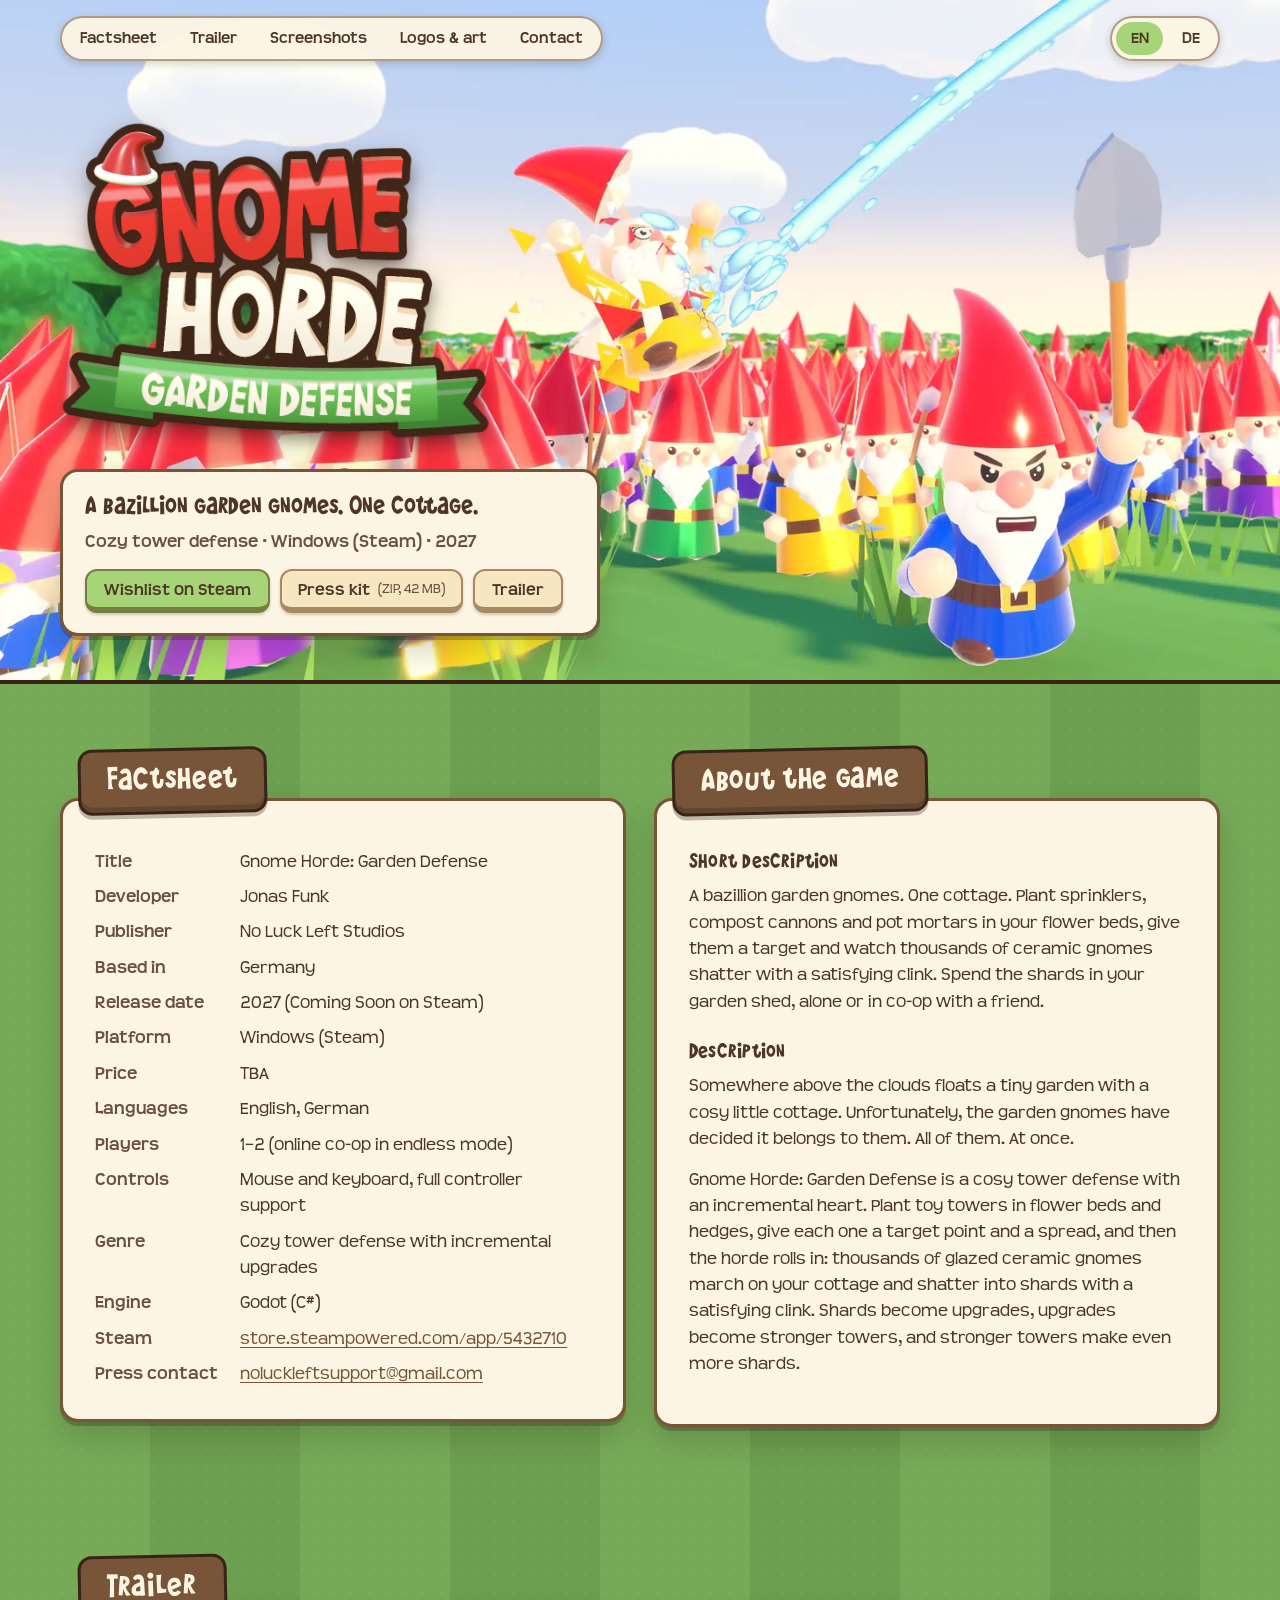
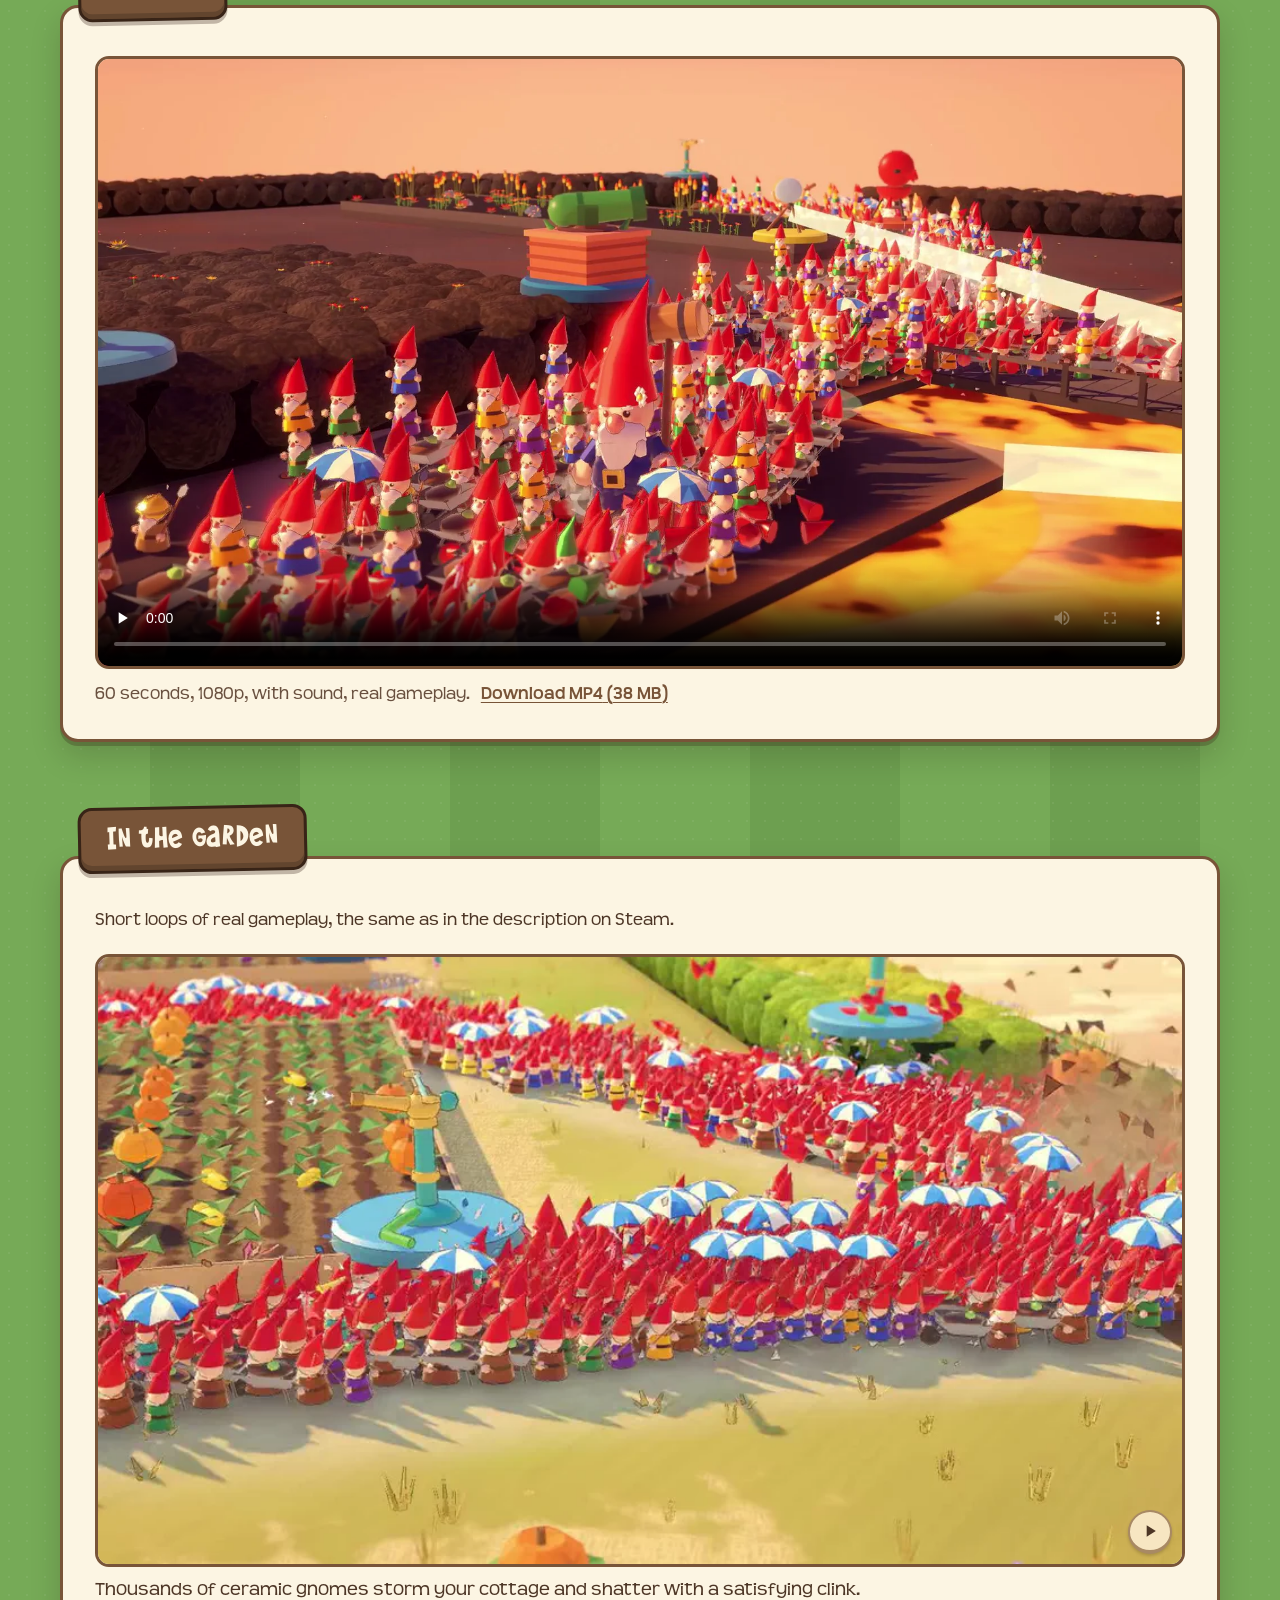
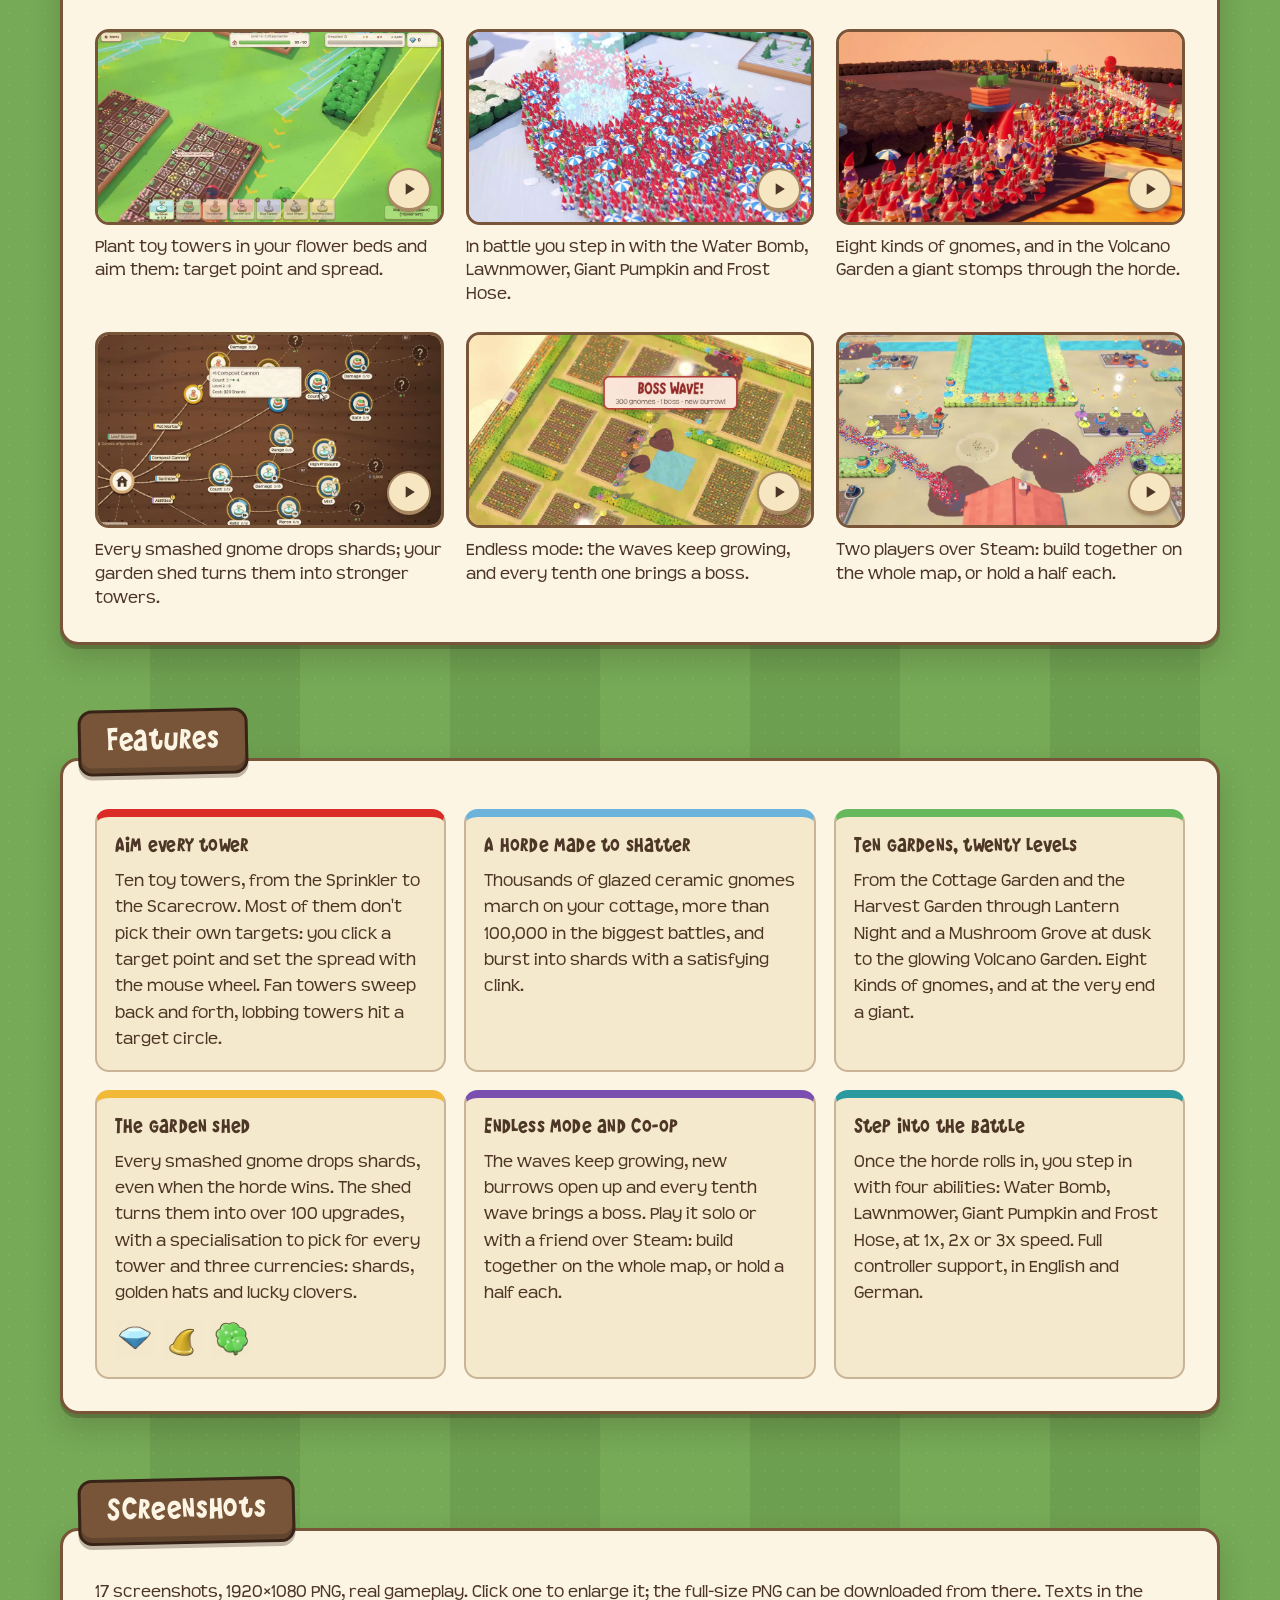
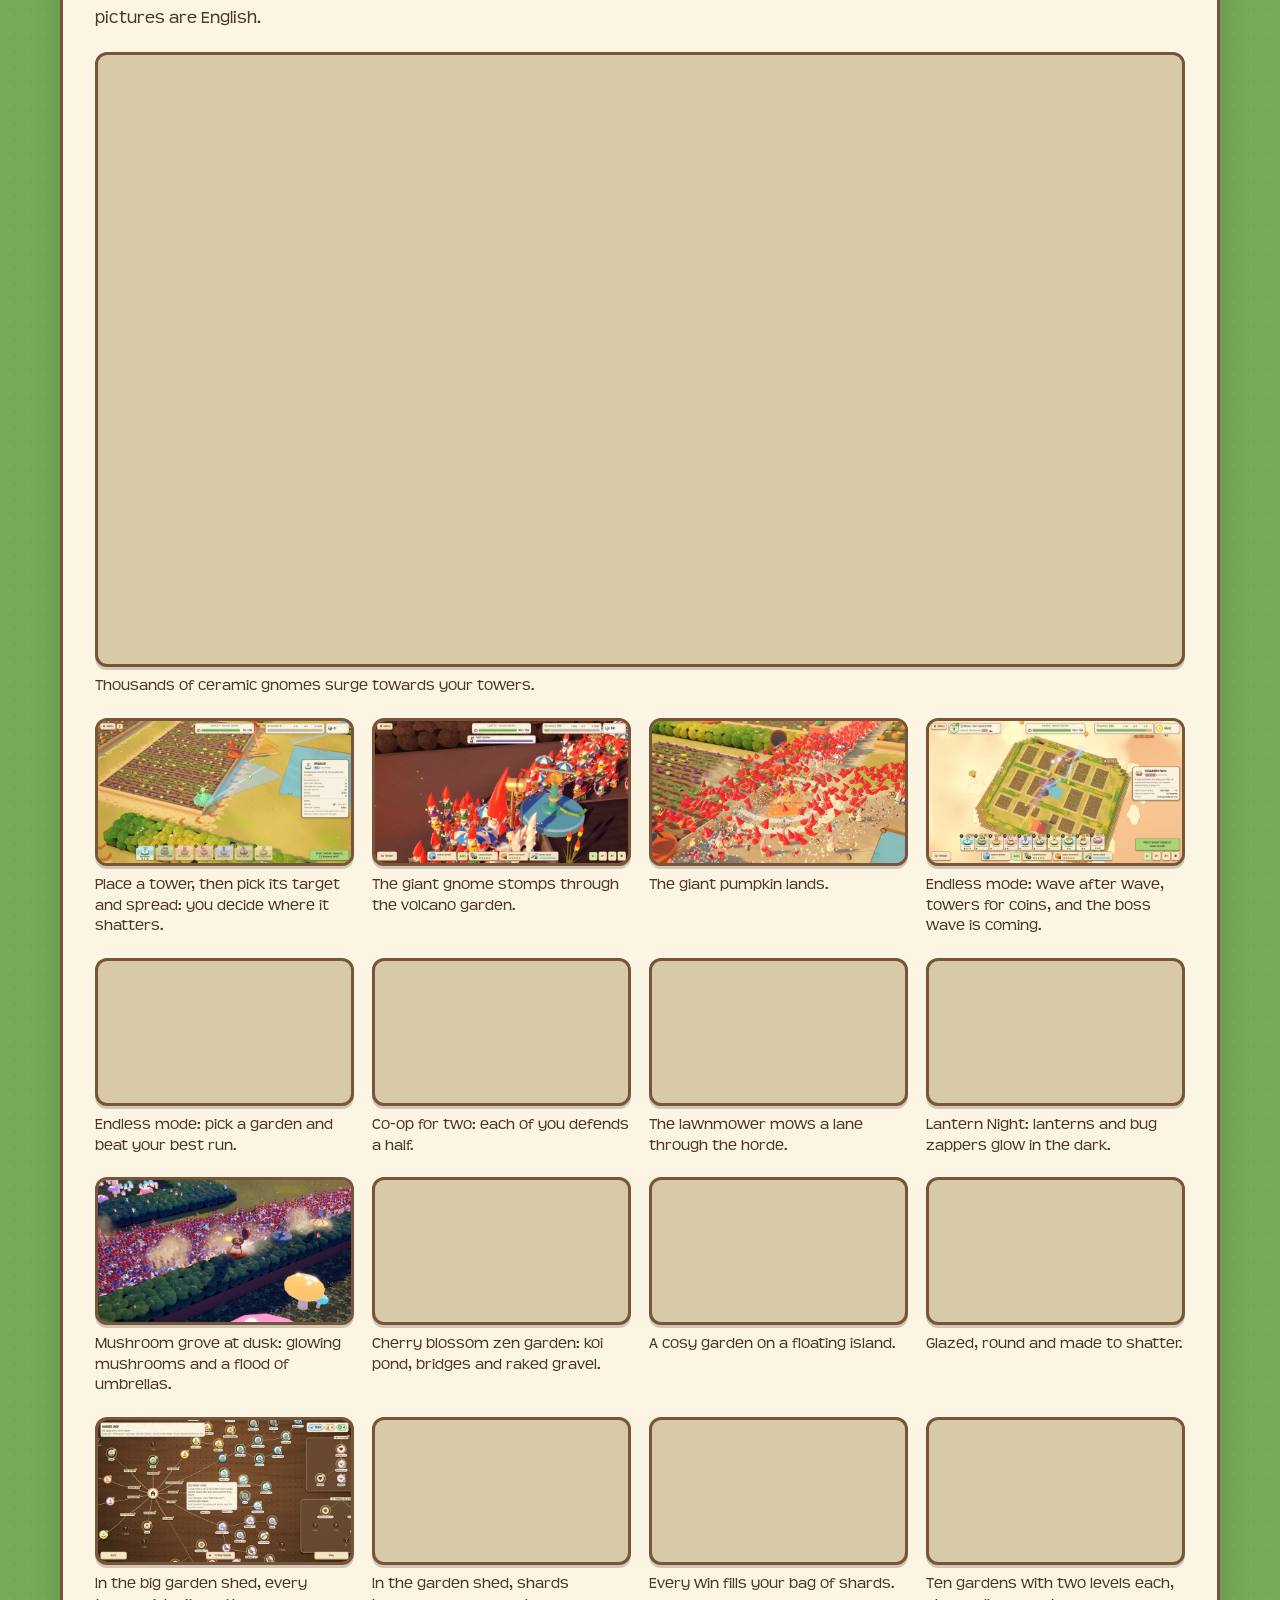
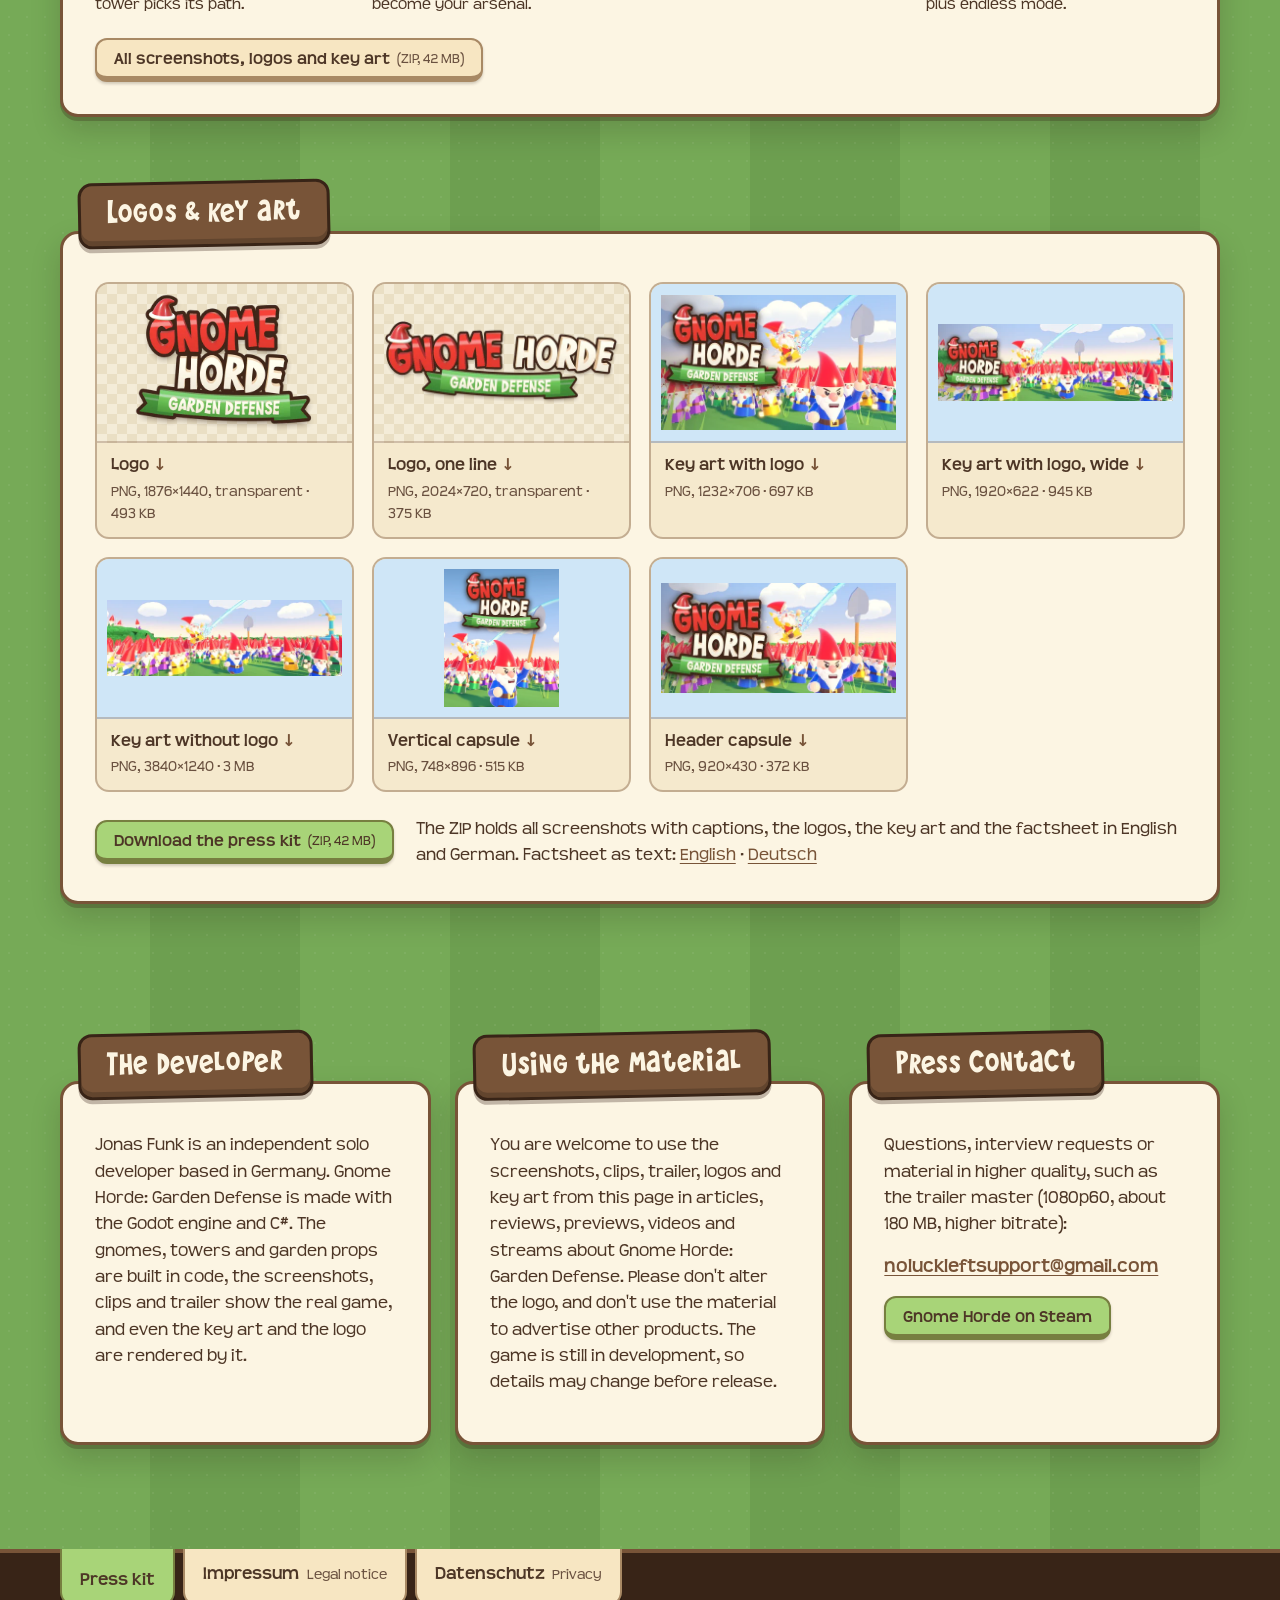
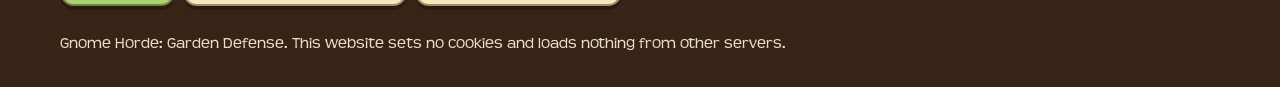
==== index.html @ 47ca64b3 "Gnome Horde press kit: factsheet, trailer, clips, screenshots, logos, Impressum, Datenschutz" ====
<!doctype html>
<html lang="en" data-lang="en" data-title-en="Gnome Horde: Garden Defense – Press kit" data-title-de="Gnome Horde: Garden Defense – Presskit">
<head>
<meta charset="utf-8">
<meta name="viewport" content="width=device-width, initial-scale=1">
<title>Gnome Horde: Garden Defense – Press kit</title>
<meta name="description" content="Press kit for Gnome Horde: Garden Defense, a cozy tower defense with an incremental heart for Windows (Steam), coming in 2027: factsheet, trailer, screenshots, logos and key art.">
<meta name="color-scheme" content="light">
<meta property="og:title" content="Gnome Horde: Garden Defense – Press kit">
<meta property="og:description" content="A bazillion garden gnomes. One cottage. Factsheet, trailer, screenshots, logos and key art.">
<meta property="og:type" content="website">
<link rel="icon" href="favicon.ico" sizes="any">
<link rel="stylesheet" href="assets/css/site.css">
<script src="assets/js/site.js" defer></script>
</head>
<body>
<a class="skip" href="#main"><span data-l="en" lang="en">Skip to content</span><span data-l="de" lang="de">Zum Inhalt springen</span></a>

<header class="topbar">
  <div class="wrap topbar-row">
    <nav class="topnav" aria-label="Sections">
      <a href="#factsheet">Factsheet</a>
      <a href="#trailer">Trailer</a>
      <a href="#screenshots">Screenshots</a>
      <a href="#downloads"><span data-l="en" lang="en">Logos &amp; art</span><span data-l="de" lang="de">Logos &amp; Art</span></a>
      <a href="#contact"><span data-l="en" lang="en">Contact</span><span data-l="de" lang="de">Kontakt</span></a>
    </nav>
    <div class="lang-switch" role="group" aria-label="Language / Sprache" hidden>
      <button type="button" data-set-lang="en" aria-pressed="true" lang="en">EN</button>
      <button type="button" data-set-lang="de" aria-pressed="false" lang="de">DE</button>
    </div>
  </div>
</header>

<div class="hero" id="top">
  <picture class="hero-art">
    <source media="(max-width: 699px)" srcset="assets/img/hero_tall.webp" width="748" height="896">
    <img src="assets/img/hero_wide.webp" srcset="assets/img/hero_wide_1200.webp 1200w, assets/img/hero_wide.webp 2400w" sizes="100vw" width="2400" height="775"
      alt="Key art: a garden gnome with a shovel charges across the lawn at the front of the horde, behind him a sprinkler's jet blasts another gnome into the air."
      data-alt-de="Key Art: Ein Gartenzwerg mit Schaufel stürmt an der Spitze der Horde über den Rasen, hinter ihm schleudert der Strahl eines Rasensprengers einen anderen Zwerg in die Luft.">
  </picture>
  <div class="wrap hero-content">
    <h1 class="hero-title"><img class="hero-logo" src="assets/img/logo.webp" width="938" height="720" alt=""><span class="visually-hidden">Gnome Horde: Garden Defense</span></h1>
    <div class="card hero-card">
      <p class="tagline"><span data-l="en" lang="en">A bazillion garden gnomes. One cottage.</span><span data-l="de" lang="de">Eine Bazillion Gartenzwerge. Ein Häuschen.</span></p>
      <p class="hero-meta"><span data-l="en" lang="en">Cozy tower defense · Windows (Steam) · 2027</span><span data-l="de" lang="de">Gemütliches Tower-Defense · Windows (Steam) · 2027</span></p>
      <div class="actions">
        <a class="key key-go" href="https://store.steampowered.com/app/5432710/"><span data-l="en" lang="en">Wishlist on Steam</span><span data-l="de" lang="de">Auf die Steam-Wunschliste</span></a>
        <a class="key" href="press/gnome_horde_presskit.zip" download><span data-l="en" lang="en">Press kit</span><span data-l="de" lang="de">Presskit</span> <small>(ZIP, <span data-size-of="press/gnome_horde_presskit.zip">42 MB</span>)</small></a>
        <a class="key" href="#trailer">Trailer</a>
      </div>
    </div>
  </div>
</div>

<main id="main">

<div class="wrap pair">
  <section class="section" id="factsheet" aria-labelledby="h-factsheet">
    <h2 class="sign" id="h-factsheet">Factsheet</h2>
    <div class="card">
      <dl class="facts">
        <dt><span data-l="en" lang="en">Title</span><span data-l="de" lang="de">Titel</span></dt>
        <dd>Gnome Horde: Garden Defense</dd>
        <dt><span data-l="en" lang="en">Developer</span><span data-l="de" lang="de">Entwickler</span></dt>
        <dd>Jonas Funk</dd>
        <dt>Publisher</dt>
        <dd>No Luck Left Studios</dd>
        <dt><span data-l="en" lang="en">Based in</span><span data-l="de" lang="de">Sitz</span></dt>
        <dd><span data-l="en" lang="en">Germany</span><span data-l="de" lang="de">Deutschland</span></dd>
        <dt><span data-l="en" lang="en">Release date</span><span data-l="de" lang="de">Erscheint</span></dt>
        <dd><span data-l="en" lang="en">2027 (Coming Soon on Steam)</span><span data-l="de" lang="de">2027 (Coming Soon auf Steam)</span></dd>
        <dt><span data-l="en" lang="en">Platform</span><span data-l="de" lang="de">Plattform</span></dt>
        <dd>Windows (Steam)</dd>
        <dt><span data-l="en" lang="en">Price</span><span data-l="de" lang="de">Preis</span></dt>
        <dd><span data-l="en" lang="en">TBA</span><span data-l="de" lang="de">Wird noch bekannt gegeben</span></dd>
        <dt><span data-l="en" lang="en">Languages</span><span data-l="de" lang="de">Sprachen</span></dt>
        <dd><span data-l="en" lang="en">English, German</span><span data-l="de" lang="de">Deutsch, Englisch</span></dd>
        <dt><span data-l="en" lang="en">Players</span><span data-l="de" lang="de">Spieler</span></dt>
        <dd><span data-l="en" lang="en">1–2 (online co-op in endless mode)</span><span data-l="de" lang="de">1–2 (Online-Koop im Endlos-Modus)</span></dd>
        <dt><span data-l="en" lang="en">Controls</span><span data-l="de" lang="de">Steuerung</span></dt>
        <dd><span data-l="en" lang="en">Mouse and keyboard, full controller support</span><span data-l="de" lang="de">Maus und Tastatur, volle Controller-Unterstützung</span></dd>
        <dt>Genre</dt>
        <dd><span data-l="en" lang="en">Cozy tower defense with incremental upgrades</span><span data-l="de" lang="de">Gemütliches Tower-Defense mit Incremental-Ausbau</span></dd>
        <dt>Engine</dt>
        <dd>Godot (C#)</dd>
        <dt>Steam</dt>
        <dd><a href="https://store.steampowered.com/app/5432710/">store.steampowered.com/<wbr>app/5432710</a></dd>
        <dt><span data-l="en" lang="en">Press contact</span><span data-l="de" lang="de">Pressekontakt</span></dt>
        <dd><a href="mailto:noluckleftsupport@gmail.com">noluckleftsupport@gmail.com</a></dd>
      </dl>
    </div>
  </section>

  <section class="section" id="about" aria-labelledby="h-about">
    <h2 class="sign" id="h-about"><span data-l="en" lang="en">About the game</span><span data-l="de" lang="de">Über das Spiel</span></h2>
    <div class="card prose">
      <h3><span data-l="en" lang="en">Short description</span><span data-l="de" lang="de">Kurzbeschreibung</span></h3>
      <p data-l="en" lang="en">A bazillion garden gnomes. One cottage. Plant sprinklers, compost cannons and pot mortars in your flower beds, give them a target and watch thousands of ceramic gnomes shatter with a satisfying clink. Spend the shards in your garden shed, alone or in co-op with a friend.</p>
      <p data-l="de" lang="de">Eine Bazillion Gartenzwerge. Ein Häuschen. Stell Rasensprenger, Kompostkanonen und Topf-Mörser in deine Beete, gib ihnen ein Ziel und sieh zu, wie Tausende Keramikzwerge klirrend zerspringen. Bau mit den Scherben deinen Gartenschuppen aus, allein oder im Koop mit einem Freund.</p>
      <h3><span data-l="en" lang="en">Description</span><span data-l="de" lang="de">Beschreibung</span></h3>
      <p data-l="en" lang="en">Somewhere above the clouds floats a tiny garden with a cosy little cottage. Unfortunately, the garden gnomes have decided it belongs to them. All of them. At once.</p>
      <p data-l="de" lang="de">Irgendwo über den Wolken schwebt ein kleiner Garten mit einem gemütlichen Häuschen. Leider haben die Gartenzwerge beschlossen, dass es ihnen gehört. Allen. Gleichzeitig.</p>
      <p data-l="en" lang="en">Gnome Horde: Garden Defense is a cosy tower defense with an incremental heart. Plant toy towers in flower beds and hedges, give each one a target point and a spread, and then the horde rolls in: thousands of glazed ceramic gnomes march on your cottage and shatter into shards with a satisfying clink. Shards become upgrades, upgrades become stronger towers, and stronger towers make even more shards.</p>
      <p data-l="de" lang="de">Gnome Horde: Garden Defense ist ein gemütliches Tower-Defense mit Incremental-Herz. Du stellst Spielzeug-Türme in Beete und Hecken, gibst ihnen einen Zielpunkt und eine Streuung, und dann rollt die Horde an: Tausende glasierte Keramikzwerge marschieren auf dein Häuschen zu und zerspringen klirrend in Scherben. Aus Scherben werden Upgrades, aus Upgrades stärkere Türme und aus stärkeren Türmen noch mehr Scherben.</p>
    </div>
  </section>
</div>

<section class="section wrap" id="trailer" aria-labelledby="h-trailer">
  <h2 class="sign" id="h-trailer">Trailer</h2>
  <div class="card">
    <div class="video-frame">
      <video class="trailer" controls preload="none" playsinline width="1920" height="1080" poster="media/trailer/gnome_horde_trailer_poster.webp"
        aria-label="Trailer of Gnome Horde: Garden Defense" data-aria-label-de="Trailer von Gnome Horde: Garden Defense">
        <source src="media/trailer/gnome_horde_trailer.mp4" type="video/mp4">
        <a href="media/trailer/gnome_horde_trailer.mp4">gnome_horde_trailer.mp4</a>
      </video>
    </div>
    <p class="media-note"><span data-l="en" lang="en">60 seconds, 1080p, with sound, real gameplay.</span><span data-l="de" lang="de">60 Sekunden, 1080p, mit Ton, echtes Spielgeschehen.</span>
      <a href="media/trailer/gnome_horde_trailer.mp4" download><span data-l="en" lang="en">Download MP4</span><span data-l="de" lang="de">MP4 herunterladen</span> (<span data-size-of="media/trailer/gnome_horde_trailer.mp4">38 MB</span>)</a></p>
  </div>
</section>

<section class="section wrap" id="gameplay" aria-labelledby="h-gameplay">
  <h2 class="sign" id="h-gameplay"><span data-l="en" lang="en">In the garden</span><span data-l="de" lang="de">Im Garten</span></h2>
  <div class="card">
    <p class="intro"><span data-l="en" lang="en">Short loops of real gameplay, the same as in the description on Steam.</span><span data-l="de" lang="de">Kurze Schleifen aus echtem Spielgeschehen, dieselben wie in der Beschreibung auf Steam.</span></p>
    <ul class="clips" role="list">
      <li class="clip clip-lead"><figure>
        <div class="clip-frame"><video class="loop" muted loop playsinline preload="none" controls width="960" height="540" poster="media/clips/01_horde.webp"
          aria-label="A huge horde of garden gnomes with umbrellas runs past sprinklers and shatters into shards." data-aria-label-de="Eine riesige Horde Gartenzwerge mit Sonnenschirmen läuft an Rasensprengern vorbei und zerspringt in Scherben."><source src="media/clips/01_horde.mp4" type="video/mp4"></video></div>
        <figcaption><span data-l="en" lang="en">Thousands of ceramic gnomes storm your cottage and shatter with a satisfying clink.</span><span data-l="de" lang="de">Tausende Keramikzwerge stürmen dein Häuschen und zerspringen klirrend in Scherben.</span></figcaption>
      </figure></li>
      <li class="clip"><figure>
        <div class="clip-frame"><video class="loop" muted loop playsinline preload="none" controls width="960" height="540" poster="media/clips/02_aim.webp"
          aria-label="Build phase: a sprinkler is placed on a flower bed, its spray fan aimed and widened." data-aria-label-de="Bauphase: Ein Rasensprenger wird auf ein Beet gesetzt, sein Fächer ausgerichtet und verbreitert."><source src="media/clips/02_aim.mp4" type="video/mp4"></video></div>
        <figcaption><span data-l="en" lang="en">Plant toy towers in your flower beds and aim them: target point and spread.</span><span data-l="de" lang="de">Stell Spielzeug-Türme in die Beete und richte sie aus: Zielpunkt und Streuung.</span></figcaption>
      </figure></li>
      <li class="clip"><figure>
        <div class="clip-frame"><video class="loop" muted loop playsinline preload="none" controls width="960" height="540" poster="media/clips/03_frost.webp"
          aria-label="The frost hose sweeps across a dense horde in the winter garden, freezing the gnomes." data-aria-label-de="Der Frostschlauch fährt über eine dichte Horde im Wintergarten, die Zwerge frieren ein."><source src="media/clips/03_frost.mp4" type="video/mp4"></video></div>
        <figcaption><span data-l="en" lang="en">In battle you step in with the Water Bomb, Lawnmower, Giant Pumpkin and Frost Hose.</span><span data-l="de" lang="de">In der Schlacht greifst du mit Wasserbombe, Rasenmäher, Riesenkürbis und Frostschlauch ein.</span></figcaption>
      </figure></li>
      <li class="clip"><figure>
        <div class="clip-frame"><video class="loop" muted loop playsinline preload="none" controls width="960" height="540" poster="media/clips/04_giant.webp"
          aria-label="In the volcano garden a giant gnome stomps through the horde and a giant pumpkin hits it." data-aria-label-de="Im Vulkangarten stapft ein Riesenzwerg durch die Horde, ein Riesenkürbis trifft ihn."><source src="media/clips/04_giant.mp4" type="video/mp4"></video></div>
        <figcaption><span data-l="en" lang="en">Eight kinds of gnomes, and in the Volcano Garden a giant stomps through the horde.</span><span data-l="de" lang="de">Acht Sorten Zwerge, und im Vulkangarten stapft ein Riese durch die Horde.</span></figcaption>
      </figure></li>
      <li class="clip"><figure>
        <div class="clip-frame"><video class="loop" muted loop playsinline preload="none" controls width="960" height="540" poster="media/clips/05_shed.webp"
          aria-label="The garden shed: more range is bought on the sprinkler's branch." data-aria-label-de="Der Gartenschuppen: Am Ast des Rasensprengers wird mehr Reichweite gekauft."><source src="media/clips/05_shed.mp4" type="video/mp4"></video></div>
        <figcaption><span data-l="en" lang="en">Every smashed gnome drops shards; your garden shed turns them into stronger towers.</span><span data-l="de" lang="de">Jeder zerdepperte Zwerg bringt Scherben, im Gartenschuppen werden daraus stärkere Türme.</span></figcaption>
      </figure></li>
      <li class="clip"><figure>
        <div class="clip-frame"><video class="loop" muted loop playsinline preload="none" controls width="960" height="540" poster="media/clips/06_endless.webp"
          aria-label="Endless mode: the &quot;Boss wave!&quot; sign hangs over the garden while the towers smash the first gnomes of the wave." data-aria-label-de="Endlos-Modus: Das Schild „Bosswelle!“ steht über dem Garten, während die Türme die ersten Zwerge der Welle zerdeppern."><source src="media/clips/06_endless.mp4" type="video/mp4"></video></div>
        <figcaption><span data-l="en" lang="en">Endless mode: the waves keep growing, and every tenth one brings a boss.</span><span data-l="de" lang="de">Endlos-Modus: Die Wellen wachsen, und jede zehnte bringt einen Boss.</span></figcaption>
      </figure></li>
      <li class="clip"><figure>
        <div class="clip-frame"><video class="loop" muted loop playsinline preload="none" controls width="960" height="540" poster="media/clips/07_coop.webp"
          aria-label="Co-op on the &quot;Two Coves&quot; map: both players drop a giant pumpkin into their own half at once." data-aria-label-de="Koop auf der Karte „Zwei Buchten“: Beide Spieler werfen gleichzeitig einen Riesenkürbis in ihre Hälfte."><source src="media/clips/07_coop.mp4" type="video/mp4"></video></div>
        <figcaption><span data-l="en" lang="en">Two players over Steam: build together on the whole map, or hold a half each.</span><span data-l="de" lang="de">Zu zweit über Steam: gemeinsam auf der ganzen Karte oder jeder auf seiner Hälfte.</span></figcaption>
      </figure></li>
    </ul>
  </div>
</section>

<section class="section wrap" id="features" aria-labelledby="h-features">
  <h2 class="sign" id="h-features">Features</h2>
  <div class="card">
    <ul class="features" role="list">
      <li class="feature f-red">
        <h3><span data-l="en" lang="en">Aim every tower</span><span data-l="de" lang="de">Jeden Turm selbst ausrichten</span></h3>
        <p data-l="en" lang="en">Ten toy towers, from the Sprinkler to the Scarecrow. Most of them don't pick their own targets: you click a target point and set the spread with the mouse wheel. Fan towers sweep back and forth, lobbing towers hit a target circle.</p>
        <p data-l="de" lang="de">Zehn Spielzeug-Türme, vom Rasensprenger bis zur Vogelscheuche. Die meisten suchen sich ihr Ziel nicht selbst: Du klickst einen Zielpunkt an und stellst mit dem Mausrad die Streuung ein. Fächer-Türme schwenken hin und her, Wurf-Türme treffen einen Zielkreis.</p>
      </li>
      <li class="feature f-blue">
        <h3><span data-l="en" lang="en">A horde made to shatter</span><span data-l="de" lang="de">Eine Horde zum Zerdeppern</span></h3>
        <p data-l="en" lang="en">Thousands of glazed ceramic gnomes march on your cottage, more than 100,000 in the biggest battles, and burst into shards with a satisfying clink.</p>
        <p data-l="de" lang="de">Tausende glasierte Keramikzwerge marschieren auf dein Häuschen zu, in den größten Schlachten über 100.000, und zerspringen klirrend in Scherben.</p>
      </li>
      <li class="feature f-green">
        <h3><span data-l="en" lang="en">Ten gardens, twenty levels</span><span data-l="de" lang="de">Zehn Gärten, zwanzig Level</span></h3>
        <p data-l="en" lang="en">From the Cottage Garden and the Harvest Garden through Lantern Night and a Mushroom Grove at dusk to the glowing Volcano Garden. Eight kinds of gnomes, and at the very end a giant.</p>
        <p data-l="de" lang="de">Vom Garten am Häuschen und dem Erntegarten über das Lichterfest und einen Pilzwald in der Dämmerung bis zum glühenden Vulkangarten. Acht Sorten Zwerge und ganz am Ende ein Riese.</p>
      </li>
      <li class="feature f-gold">
        <h3><span data-l="en" lang="en">The garden shed</span><span data-l="de" lang="de">Der Gartenschuppen</span></h3>
        <p data-l="en" lang="en">Every smashed gnome drops shards, even when the horde wins. The shed turns them into over 100 upgrades, with a specialisation to pick for every tower and three currencies: shards, golden hats and lucky clovers.</p>
        <p data-l="de" lang="de">Jeder zerdepperte Zwerg bringt Scherben, auch wenn die Horde gewinnt. Im Schuppen werden daraus über 100 Upgrades, mit einer Spezialisierung für jeden Turm und drei Währungen: Scherben, Goldmützen und Glücksklee.</p>
        <p class="currencies" aria-hidden="true"><img src="assets/img/icon_shard.webp" width="48" height="48" alt=""><img src="assets/img/icon_goldhat.webp" width="48" height="48" alt=""><img src="assets/img/icon_clover.webp" width="48" height="48" alt=""></p>
      </li>
      <li class="feature f-purple">
        <h3><span data-l="en" lang="en">Endless mode and co-op</span><span data-l="de" lang="de">Endlos-Modus und Koop</span></h3>
        <p data-l="en" lang="en">The waves keep growing, new burrows open up and every tenth wave brings a boss. Play it solo or with a friend over Steam: build together on the whole map, or hold a half each.</p>
        <p data-l="de" lang="de">Die Wellen werden immer größer, neue Löcher gehen auf, und jede zehnte Welle bringt einen Boss. Allein oder zu zweit über Steam: gemeinsam auf der ganzen Karte oder jeder auf seiner Hälfte.</p>
      </li>
      <li class="feature f-teal">
        <h3><span data-l="en" lang="en">Step into the battle</span><span data-l="de" lang="de">Eingreifen in der Schlacht</span></h3>
        <p data-l="en" lang="en">Once the horde rolls in, you step in with four abilities: Water Bomb, Lawnmower, Giant Pumpkin and Frost Hose, at 1x, 2x or 3x speed. Full controller support, in English and German.</p>
        <p data-l="de" lang="de">Rollt die Horde an, greifst du mit vier Fähigkeiten ein: Wasserbombe, Rasenmäher, Riesenkürbis und Frostschlauch, in Tempo 1x, 2x oder 3x. Volle Controller-Unterstützung, auf Deutsch und Englisch.</p>
      </li>
    </ul>
  </div>
</section>

<section class="section wrap" id="screenshots" aria-labelledby="h-screenshots">
  <h2 class="sign" id="h-screenshots">Screenshots</h2>
  <div class="card">
    <p class="intro"><span data-l="en" lang="en">17 screenshots, 1920×1080 PNG, real gameplay. Click one to enlarge it; the full-size PNG can be downloaded from there. Texts in the pictures are English.</span><span data-l="de" lang="de">17 Screenshots, 1920×1080 PNG, echtes Spielgeschehen. Ein Klick vergrößert das Bild, dort gibt es auch das PNG in voller Größe. Texte im Bild sind Englisch.</span></p>
<!-- build:gallery -->
<ul class="gallery" role="list">
<li class="shot shot-lead"><figure><a class="shot-link" href="media/screenshots/gnome_horde_01_horde_river.png" data-view="media/screenshots/view/01_horde_river.webp" data-size="3 MB"><img src="media/screenshots/thumb/01_horde_river.webp" srcset="media/screenshots/thumb/01_horde_river.webp 720w, media/screenshots/view/01_horde_river.webp 1920w" sizes="(min-width: 1200px) 1084px, calc(100vw - 90px)" width="720" height="405" loading="lazy" decoding="async" alt="Autumn Garden: a sea of gnomes with umbrellas pushes around a hedge island while grills, compost cannons, burning glasses and mortars fire. Battle HUD with the ability bar." data-alt-de="Herbstgarten: Ein Meer aus Zwergen mit Schirmen drückt um eine Heckeninsel, Grills, Kompostkanonen, Brenngläser und Mörser feuern. Schlacht-HUD mit Fähigkeitsleiste."></a><figcaption><span data-l="en" lang="en">Thousands of ceramic gnomes surge towards your towers.</span><span data-l="de" lang="de">Tausende Keramikzwerge strömen auf deine Türme zu.</span></figcaption></figure></li>
<li class="shot"><figure><a class="shot-link" href="media/screenshots/gnome_horde_02_aim.png" data-view="media/screenshots/view/02_aim.webp" data-size="3 MB"><img src="media/screenshots/thumb/02_aim.webp" width="720" height="405" loading="lazy" decoding="async" alt="Build phase in the Harvest Garden: a sprinkler is placed and aimed, its coloured spray fan shows the spread. Seed packet bar and tower info card." data-alt-de="Bauphase im Erntegarten: Ein Rasensprenger wird gesetzt und ausgerichtet, sein farbiger Fächer zeigt die Streuung. Samentüten-Leiste und Turm-Infokarte."></a><figcaption><span data-l="en" lang="en">Place a tower, then pick its target and spread: you decide where it shatters.</span><span data-l="de" lang="de">Turm setzen, Ziel und Streuung festlegen: Du bestimmst, wo es klirrt.</span></figcaption></figure></li>
<li class="shot"><figure><a class="shot-link" href="media/screenshots/gnome_horde_13_giant.png" data-view="media/screenshots/view/13_giant.webp" data-size="2 MB"><img src="media/screenshots/thumb/13_giant.webp" width="720" height="405" loading="lazy" decoding="async" alt="The giant gnome with hat, beard and hammer in the middle of the horde in the Volcano Garden, its boss bar at the top." data-alt-de="Der Riesenzwerg mit Mütze, Bart und Hammer mitten in der Horde im Vulkangarten, oben seine Bossleiste."></a><figcaption><span data-l="en" lang="en">The giant gnome stomps through the volcano garden.</span><span data-l="de" lang="de">Der Riesenzwerg stapft durch den Vulkangarten.</span></figcaption></figure></li>
<li class="shot"><figure><a class="shot-link" href="media/screenshots/gnome_horde_03_pumpkin.png" data-view="media/screenshots/view/03_pumpkin.webp" data-size="3 MB"><img src="media/screenshots/thumb/03_pumpkin.webp" width="720" height="405" loading="lazy" decoding="async" alt="The giant pumpkin lands in the middle of the horde: shock-wave rings, flying hats and shards." data-alt-de="Der Riesenkürbis schlägt mitten in der Horde ein: Druckwellenringe, fliegende Mützen und Scherben."></a><figcaption><span data-l="en" lang="en">The giant pumpkin lands.</span><span data-l="de" lang="de">Der Riesenkürbis schlägt ein.</span></figcaption></figure></li>
<li class="shot"><figure><a class="shot-link" href="media/screenshots/gnome_horde_11_endless.png" data-view="media/screenshots/view/11_endless.webp" data-size="2 MB"><img src="media/screenshots/thumb/11_endless.webp" width="720" height="405" loading="lazy" decoding="async" alt="Endless mode build phase: the wave board announces wave 10 with a boss and a new burrow. Coin purse and ten seed packets with prices." data-alt-de="Bauphase im Endlos-Modus: Die Wellentafel kündigt Welle 10 mit Boss und neuem Loch an. Talerbeutel und zehn Samentüten mit Preisen."></a><figcaption><span data-l="en" lang="en">Endless mode: wave after wave, towers for coins, and the boss wave is coming.</span><span data-l="de" lang="de">Endlos-Modus: Welle um Welle, Türme für Taler – und die Bosswelle kommt.</span></figcaption></figure></li>
<li class="shot"><figure><a class="shot-link" href="media/screenshots/gnome_horde_17_endless_menu.png" data-view="media/screenshots/view/17_endless_menu.webp" data-size="1 MB"><img src="media/screenshots/thumb/17_endless_menu.webp" width="720" height="405" loading="lazy" decoding="async" alt="Endless mode menu: postcards of ten gardens and four co-op maps with best runs and locks, on the right the chosen Autumn Garden with a Start button." data-alt-de="Endlos-Menü: Postkarten der zehn Gärten und vier Koop-Karten mit Rekorden und Schlössern, rechts der gewählte Herbstgarten mit der Taste „Start“."></a><figcaption><span data-l="en" lang="en">Endless mode: pick a garden and beat your best run.</span><span data-l="de" lang="de">Endlos-Modus: Such dir einen Garten aus und schlag deinen Rekord.</span></figcaption></figure></li>
<li class="shot"><figure><a class="shot-link" href="media/screenshots/gnome_horde_12_coop.png" data-view="media/screenshots/view/12_coop.webp" data-size="2 MB"><img src="media/screenshots/thumb/12_coop.webp" width="720" height="405" loading="lazy" decoding="async" alt="Split co-op on the beach map Two Coves: each player&#x27;s towers hold one half while two streams of the horde come down to the cottage." data-alt-de="Geteilter Koop auf der Strandkarte „Zwei Buchten“: Die Türme jedes Spielers halten eine Hälfte, zwei Ströme der Horde laufen auf das Häuschen zu."></a><figcaption><span data-l="en" lang="en">Co-op for two: each of you defends a half.</span><span data-l="de" lang="de">Koop zu zweit: Jeder verteidigt seine Hälfte.</span></figcaption></figure></li>
<li class="shot"><figure><a class="shot-link" href="media/screenshots/gnome_horde_04_mower.png" data-view="media/screenshots/view/04_mower.webp" data-size="2 MB"><img src="media/screenshots/thumb/04_mower.webp" width="720" height="405" loading="lazy" decoding="async" alt="The lawnmower mows a lane through a horde of gnomes with umbrellas in the Harvest Garden." data-alt-de="Der Rasenmäher mäht eine Schneise durch eine Horde mit Schirmzwergen im Erntegarten."></a><figcaption><span data-l="en" lang="en">The lawnmower mows a lane through the horde.</span><span data-l="de" lang="de">Der Rasenmäher mäht eine Schneise durch die Horde.</span></figcaption></figure></li>
<li class="shot"><figure><a class="shot-link" href="media/screenshots/gnome_horde_07_lantern.png" data-view="media/screenshots/view/07_lantern.webp" data-size="2 MB"><img src="media/screenshots/thumb/07_lantern.webp" width="720" height="405" loading="lazy" decoding="async" alt="Lantern Night: a bug zapper glows between lantern posts as the horde passes, with fireflies." data-alt-de="Lichterfest: Eine Insektenlampe leuchtet zwischen Laternenpfählen, die Horde zieht vorbei, Glühwürmchen."></a><figcaption><span data-l="en" lang="en">Lantern Night: lanterns and bug zappers glow in the dark.</span><span data-l="de" lang="de">Lichterfest: Nachts leuchten Laternen und Insektenlampen.</span></figcaption></figure></li>
<li class="shot"><figure><a class="shot-link" href="media/screenshots/gnome_horde_14_grove.png" data-view="media/screenshots/view/14_grove.webp" data-size="3 MB"><img src="media/screenshots/thumb/14_grove.webp" width="720" height="405" loading="lazy" decoding="async" alt="Mushroom Grove at dusk: a horde with many umbrellas streams past a grill, a sprinkler and a burning glass, glowing giant mushrooms in front." data-alt-de="Pilzwald in der Dämmerung: Eine Horde mit vielen Schirmen strömt an Grill, Rasensprenger und Brennglas vorbei, vorn leuchtende Riesenpilze."></a><figcaption><span data-l="en" lang="en">Mushroom grove at dusk: glowing mushrooms and a flood of umbrellas.</span><span data-l="de" lang="de">Pilzwald in der Dämmerung: leuchtende Pilze und eine Flut aus Schirmen.</span></figcaption></figure></li>
<li class="shot"><figure><a class="shot-link" href="media/screenshots/gnome_horde_15_zen.png" data-view="media/screenshots/view/15_zen.webp" data-size="2 MB"><img src="media/screenshots/thumb/15_zen.webp" width="720" height="405" loading="lazy" decoding="async" alt="Cherry Blossom Zen Garden from above: raked gravel, cherry trees, a koi pond with two bridges and two streams of gnomes." data-alt-de="Kirschblüten-Zengarten von oben: geharkter Kies, Kirschbäume, ein Koi-Teich mit zwei Brücken und zwei Ströme der Horde."></a><figcaption><span data-l="en" lang="en">Cherry blossom zen garden: koi pond, bridges and raked gravel.</span><span data-l="de" lang="de">Kirschblüten-Zengarten: Koi-Teich, Brücken und geharkter Kies.</span></figcaption></figure></li>
<li class="shot"><figure><a class="shot-link" href="media/screenshots/gnome_horde_06_island.png" data-view="media/screenshots/view/06_island.webp" data-size="2 MB"><img src="media/screenshots/thumb/06_island.webp" width="720" height="405" loading="lazy" decoding="async" alt="The Pond Garden from above: a floating island over a sea of clouds, the horde arrives in two streams." data-alt-de="Der Teichgarten von oben: eine schwebende Insel über einem Wolkenmeer, die Horde kommt in zwei Strömen."></a><figcaption><span data-l="en" lang="en">A cosy garden on a floating island.</span><span data-l="de" lang="de">Ein gemütlicher Garten auf einer schwebenden Insel.</span></figcaption></figure></li>
<li class="shot"><figure><a class="shot-link" href="media/screenshots/gnome_horde_08_closeup.png" data-view="media/screenshots/view/08_closeup.webp" data-size="2 MB"><img src="media/screenshots/thumb/08_closeup.webp" width="720" height="405" loading="lazy" decoding="async" alt="Close-up of glazed ceramic gnomes: a golden gnome, wheelbarrow gnomes, flamingo riders and umbrella gnomes." data-alt-de="Glasierte Keramikzwerge von nahem: ein Goldzwerg, Schubkarren-Zwerge, Flamingo-Reiter und Schirmzwerge."></a><figcaption><span data-l="en" lang="en">Glazed, round and made to shatter.</span><span data-l="de" lang="de">Glasiert, kugelrund und zum Zerspringen.</span></figcaption></figure></li>
<li class="shot"><figure><a class="shot-link" href="media/screenshots/gnome_horde_16_shed_forks.png" data-view="media/screenshots/view/16_shed_forks.webp" data-size="1 MB"><img src="media/screenshots/thumb/16_shed_forks.webp" width="720" height="405" loading="lazy" decoding="async" alt="The big garden shed as a tree: the sprinkler&#x27;s branch with a fork between two specialisations and a tooltip with the switch price." data-alt-de="Der große Gartenschuppen als Baum: der Ast des Rasensprengers mit einer Gabelung zwischen zwei Spezialisierungen und einem Tooltip mit dem Wechselpreis."></a><figcaption><span data-l="en" lang="en">In the big garden shed, every tower picks its path.</span><span data-l="de" lang="de">Im großen Gartenschuppen wählt jeder Turm seinen Weg.</span></figcaption></figure></li>
<li class="shot"><figure><a class="shot-link" href="media/screenshots/gnome_horde_05_shed.png" data-view="media/screenshots/view/05_shed.webp" data-size="1 MB"><img src="media/screenshots/thumb/05_shed.webp" width="720" height="405" loading="lazy" decoding="async" alt="The garden shed as a tree, as it opens: branches of several towers and abilities, an upgrade tooltip and two boards for the cottage and for endless and co-op." data-alt-de="Der Gartenschuppen als Baum beim Öffnen: Äste mehrerer Türme und Fähigkeiten, ein Upgrade-Tooltip und zwei Bretter für das Häuschen sowie für Endlos und Koop."></a><figcaption><span data-l="en" lang="en">In the garden shed, shards become your arsenal.</span><span data-l="de" lang="de">Im Gartenschuppen wird aus Scherben dein Arsenal.</span></figcaption></figure></li>
<li class="shot"><figure><a class="shot-link" href="media/screenshots/gnome_horde_09_result.png" data-view="media/screenshots/view/09_result.webp" data-size="1 MB"><img src="media/screenshots/thumb/09_result.webp" width="720" height="405" loading="lazy" decoding="async" alt="Results screen of a won level, the numbers counting up." data-alt-de="Ergebnisbildschirm eines gewonnenen Levels, die Zahlen zählen hoch."></a><figcaption><span data-l="en" lang="en">Every win fills your bag of shards.</span><span data-l="de" lang="de">Jeder Sieg füllt den Scherbenbeutel.</span></figcaption></figure></li>
<li class="shot"><figure><a class="shot-link" href="media/screenshots/gnome_horde_10_hub.png" data-view="media/screenshots/view/10_hub.webp" data-size="2 MB"><img src="media/screenshots/thumb/10_hub.webp" width="720" height="405" loading="lazy" decoding="async" alt="The garden map: logo, currencies, the level card of 2-2, the Endless mode button and ten gardens with two levels each." data-alt-de="Der Gartenplan: Logo, Währungen, die Levelkarte von 2-2, die Taste „Endlos-Modus“ und zehn Gärten mit je zwei Leveln."></a><figcaption><span data-l="en" lang="en">Ten gardens with two levels each, plus endless mode.</span><span data-l="de" lang="de">Zehn Gärten mit je zwei Leveln und dazu der Endlos-Modus.</span></figcaption></figure></li>
</ul>
<!-- /build:gallery -->
    <p class="after"><a class="key" href="press/gnome_horde_presskit.zip" download><span data-l="en" lang="en">All screenshots, logos and key art</span><span data-l="de" lang="de">Alle Screenshots, Logos und Key Art</span> <small>(ZIP, <span data-size-of="press/gnome_horde_presskit.zip">42 MB</span>)</small></a></p>
  </div>
</section>

<section class="section wrap" id="downloads" aria-labelledby="h-downloads">
  <h2 class="sign" id="h-downloads"><span data-l="en" lang="en">Logos &amp; key art</span><span data-l="de" lang="de">Logos &amp; Key Art</span></h2>
  <div class="card">
<!-- build:downloads -->
<ul class="downloads" role="list">
<li class="dl dl-alpha"><a href="press/gnome_horde_logo.png" download><span class="dl-preview"><img src="press/preview/gnome_horde_logo.webp" width="480" height="368" loading="lazy" decoding="async" alt=""></span><span class="dl-text"><strong><span data-l="en" lang="en">Logo</span><span data-l="de" lang="de">Logo</span></strong><small>PNG, 1876×1440, transparent · <span data-size-of="press/gnome_horde_logo.png">493 KB</span></small></span></a></li>
<li class="dl dl-alpha"><a href="press/gnome_horde_logo_one_line.png" download><span class="dl-preview"><img src="press/preview/gnome_horde_logo_one_line.webp" width="480" height="171" loading="lazy" decoding="async" alt=""></span><span class="dl-text"><strong><span data-l="en" lang="en">Logo, one line</span><span data-l="de" lang="de">Logo, einzeilig</span></strong><small>PNG, 2024×720, transparent · <span data-size-of="press/gnome_horde_logo_one_line.png">375 KB</span></small></span></a></li>
<li class="dl"><a href="press/gnome_horde_key_art.png" download><span class="dl-preview"><img src="press/preview/gnome_horde_key_art.webp" width="480" height="275" loading="lazy" decoding="async" alt=""></span><span class="dl-text"><strong><span data-l="en" lang="en">Key art with logo</span><span data-l="de" lang="de">Key Art mit Logo</span></strong><small>PNG, 1232×706 · <span data-size-of="press/gnome_horde_key_art.png">697 KB</span></small></span></a></li>
<li class="dl"><a href="press/gnome_horde_key_art_wide.png" download><span class="dl-preview"><img src="press/preview/gnome_horde_key_art_wide.webp" width="480" height="156" loading="lazy" decoding="async" alt=""></span><span class="dl-text"><strong><span data-l="en" lang="en">Key art with logo, wide</span><span data-l="de" lang="de">Key Art mit Logo, breit</span></strong><small>PNG, 1920×622 · <span data-size-of="press/gnome_horde_key_art_wide.png">945 KB</span></small></span></a></li>
<li class="dl"><a href="press/gnome_horde_key_art_no_logo.png" download><span class="dl-preview"><img src="press/preview/gnome_horde_key_art_no_logo.webp" width="480" height="155" loading="lazy" decoding="async" alt=""></span><span class="dl-text"><strong><span data-l="en" lang="en">Key art without logo</span><span data-l="de" lang="de">Key Art ohne Logo</span></strong><small>PNG, 3840×1240 · <span data-size-of="press/gnome_horde_key_art_no_logo.png">3 MB</span></small></span></a></li>
<li class="dl"><a href="press/gnome_horde_capsule_vertical.png" download><span class="dl-preview"><img src="press/preview/gnome_horde_capsule_vertical.webp" width="480" height="575" loading="lazy" decoding="async" alt=""></span><span class="dl-text"><strong><span data-l="en" lang="en">Vertical capsule</span><span data-l="de" lang="de">Hochformat-Kapsel</span></strong><small>PNG, 748×896 · <span data-size-of="press/gnome_horde_capsule_vertical.png">515 KB</span></small></span></a></li>
<li class="dl"><a href="press/gnome_horde_capsule_header.png" download><span class="dl-preview"><img src="press/preview/gnome_horde_capsule_header.webp" width="480" height="224" loading="lazy" decoding="async" alt=""></span><span class="dl-text"><strong><span data-l="en" lang="en">Header capsule</span><span data-l="de" lang="de">Header-Kapsel</span></strong><small>PNG, 920×430 · <span data-size-of="press/gnome_horde_capsule_header.png">372 KB</span></small></span></a></li>
</ul>
<!-- /build:downloads -->
    <div class="after press-files">
      <a class="key key-go" href="press/gnome_horde_presskit.zip" download><span data-l="en" lang="en">Download the press kit</span><span data-l="de" lang="de">Presskit herunterladen</span> <small>(ZIP, <span data-size-of="press/gnome_horde_presskit.zip">42 MB</span>)</small></a>
      <p><span data-l="en" lang="en">The ZIP holds all screenshots with captions, the logos, the key art and the factsheet in English and German. Factsheet as text:</span><span data-l="de" lang="de">Im ZIP sind alle Screenshots mit Bildunterschriften, die Logos, die Key Art und das Factsheet auf Englisch und Deutsch. Das Factsheet als Text:</span>
        <a href="press/factsheet_en.txt">English</a> · <a href="press/factsheet_de.txt">Deutsch</a></p>
    </div>
  </div>
</section>

<div class="wrap trio">
  <section class="section" id="developer" aria-labelledby="h-developer">
    <h2 class="sign" id="h-developer"><span data-l="en" lang="en">The developer</span><span data-l="de" lang="de">Der Entwickler</span></h2>
    <div class="card prose">
      <p data-l="en" lang="en">Jonas Funk is an independent solo developer based in Germany. Gnome Horde: Garden Defense is made with the Godot engine and C#. The gnomes, towers and garden props are built in code, the screenshots, clips and trailer show the real game, and even the key art and the logo are rendered by it.</p>
      <p data-l="de" lang="de">Jonas Funk ist ein unabhängiger Solo-Entwickler aus Deutschland. Gnome Horde: Garden Defense entsteht mit der Godot-Engine und C#. Zwerge, Türme und Gartendeko sind im Code gebaut, Screenshots, Clips und Trailer zeigen das echte Spiel, und sogar Key Art und Logo sind vom Spiel selbst gerendert.</p>
    </div>
  </section>

  <section class="section" id="usage" aria-labelledby="h-usage">
    <h2 class="sign" id="h-usage"><span data-l="en" lang="en">Using the material</span><span data-l="de" lang="de">Nutzung</span></h2>
    <div class="card prose">
      <p data-l="en" lang="en">You are welcome to use the screenshots, clips, trailer, logos and key art from this page in articles, reviews, previews, videos and streams about Gnome Horde: Garden Defense. Please don't alter the logo, and don't use the material to advertise other products. The game is still in development, so details may change before release.</p>
      <p data-l="de" lang="de">Screenshots, Clips, Trailer, Logos und Key Art von dieser Seite dürfen gern für Artikel, Tests, Vorschauen, Videos und Streams über Gnome Horde: Garden Defense verwendet werden. Bitte das Logo nicht verändern und das Material nicht für andere Produkte einsetzen. Das Spiel ist noch in Entwicklung, Details können sich bis zum Release ändern.</p>
    </div>
  </section>

  <section class="section" id="contact" aria-labelledby="h-contact">
    <h2 class="sign" id="h-contact"><span data-l="en" lang="en">Press contact</span><span data-l="de" lang="de">Pressekontakt</span></h2>
    <div class="card prose">
      <p data-l="en" lang="en">Questions, interview requests or material in higher quality, such as the trailer master (1080p60, about 180 MB, higher bitrate):</p>
      <p data-l="de" lang="de">Fragen, Interviewanfragen oder Material in höherer Qualität, etwa den Trailer als Master (1080p60, rund 180 MB, höhere Bitrate):</p>
      <p class="contact-mail"><a href="mailto:noluckleftsupport@gmail.com">noluckleftsupport@gmail.com</a></p>
      <p><a class="key key-go" href="https://store.steampowered.com/app/5432710/"><span data-l="en" lang="en">Gnome Horde on Steam</span><span data-l="de" lang="de">Gnome Horde auf Steam</span></a></p>
    </div>
  </section>
</div>

</main>

<footer class="site-footer">
  <div class="wrap">
    <nav class="tabs" aria-label="Pages / Seiten">
      <a class="tab" href="index.html" aria-current="page"><span data-l="en" lang="en">Press kit</span><span data-l="de" lang="de">Presskit</span></a>
      <a class="tab" href="impressum.html"><span lang="de">Impressum</span> <small data-l="en" lang="en">Legal notice</small></a>
      <a class="tab" href="datenschutz.html"><span lang="de">Datenschutz</span> <small data-l="en" lang="en">Privacy</small></a>
    </nav>
    <p class="fineprint"><span data-l="en" lang="en">Gnome Horde: Garden Defense. This website sets no cookies and loads nothing from other servers.</span><span data-l="de" lang="de">Gnome Horde: Garden Defense. Diese Website setzt keine Cookies und lädt nichts von fremden Servern.</span></p>
  </div>
</footer>

<dialog class="lightbox" id="lightbox" aria-labelledby="lb-caption">
  <div class="lb-inner">
    <img class="lb-img" width="1920" height="1080" alt="">
    <div class="lb-bar">
      <p class="lb-caption" id="lb-caption"></p>
      <div class="lb-buttons">
        <button type="button" class="key lb-prev"><svg aria-hidden="true" viewBox="0 0 24 24" width="20" height="20"><path d="M15 5l-7 7 7 7" fill="none" stroke="currentColor" stroke-width="3" stroke-linecap="round" stroke-linejoin="round"/></svg><span class="visually-hidden"><span data-l="en" lang="en">Previous screenshot</span><span data-l="de" lang="de">Voriger Screenshot</span></span></button>
        <button type="button" class="key lb-next"><svg aria-hidden="true" viewBox="0 0 24 24" width="20" height="20"><path d="M9 5l7 7-7 7" fill="none" stroke="currentColor" stroke-width="3" stroke-linecap="round" stroke-linejoin="round"/></svg><span class="visually-hidden"><span data-l="en" lang="en">Next screenshot</span><span data-l="de" lang="de">Nächster Screenshot</span></span></button>
        <a class="key key-go lb-download" download>PNG <small class="lb-size"></small></a>
        <button type="button" class="key lb-close"><svg aria-hidden="true" viewBox="0 0 24 24" width="20" height="20"><path d="M6 6l12 12M18 6L6 18" fill="none" stroke="currentColor" stroke-width="3" stroke-linecap="round"/></svg><span class="visually-hidden"><span data-l="en" lang="en">Close</span><span data-l="de" lang="de">Schließen</span></span></button>
      </div>
    </div>
  </div>
</dialog>
</body>
</html>
---- assets/css/site.css ----
/* Gnome Horde: Garden Defense – press kit. Colours from the game (Ui.cs, Palette in Models.cs), sRGB. */

@font-face {
  font-family: "Wee Bairn";
  src: url("../fonts/wee-bairn.otf") format("opentype");
  font-display: swap;
}
@font-face {
  font-family: "Teen";
  src: url("../fonts/teen.otf") format("opentype");
  font-weight: 400;
  font-display: swap;
}
@font-face {
  font-family: "Teen";
  src: url("../fonts/teen-bold.otf") format("opentype");
  font-weight: 700;
  font-display: swap;
}

:root {
  --ink: #4d3626;          /* Ui.Ink */
  --ink-muted: #69503f;
  --paper: #fcf5e3;        /* Ui.Paper */
  --paper-deep: #f5e9cd;
  --wood: #785438;         /* Ui.Wood */
  --brown: #382417;        /* Ui.DarkBrown */
  --key: #f7e6c2;          /* Ui.KeyFace */
  --key-hover: #fcf1da;
  --key-side: #a88964;     /* Ui.Side(KeyFace) */
  --go: #a8d478;           /* Ui.KeyGo */
  --go-hover: #bde29a;
  --go-side: #777f40;      /* Ui.Side(KeyGo) */
  --hat: #db2b26;          /* Palette.Hat */
  --shard: #6bb3db;        /* Ui.ShardColor */
  --gold: #f2b838;         /* Ui.HatColor */
  --clover: #66b85c;       /* Ui.CloverColor */
  --lawn-a: #76aa57;
  --lawn-b: #6d9f50;       /* mown stripes around Palette.Grass */
  --sky: #a9d3f2;
  --radius: 18px;
  --shadow: 0 4px 0 rgba(56, 36, 23, 0.28), 0 14px 30px rgba(30, 20, 10, 0.18);
  --body: "Teen", "Segoe UI", system-ui, -apple-system, "Helvetica Neue", Arial, sans-serif;
  --title: "Wee Bairn", "Teen", "Segoe UI", system-ui, sans-serif;
  color-scheme: light;
}

/* Language: the page holds every text in English and German; html[data-lang] shows one of them. */
html[data-lang="en"] [data-l="de"],
html[data-lang="de"] [data-l="en"] {
  display: none !important;
}

*, *::before, *::after { box-sizing: border-box; }

html {
  -webkit-text-size-adjust: 100%;
  text-size-adjust: 100%;
  scroll-behavior: smooth;
  scroll-padding-top: 16px;
}

body {
  margin: 0;
  font-family: var(--body);
  font-size: 1.0625rem;
  line-height: 1.55;
  color: var(--ink);
  background-color: var(--lawn-a);
  background-image:
    radial-gradient(rgba(255, 255, 255, 0.06) 1px, transparent 1.6px),
    repeating-linear-gradient(90deg, var(--lawn-a) 0 150px, var(--lawn-b) 150px 300px);
  background-size: 18px 18px, auto;
  overflow-x: hidden;
  /* sticky footer: on a short page (Impressum) the footer sits at the bottom of a tall window, not in the lawn */
  min-height: 100vh;
  min-height: 100dvh;
  display: flex;
  flex-direction: column;
}
main { flex: 1 0 auto; }

img, video, svg { max-width: 100%; }
img { height: auto; }

a { color: var(--wood); text-underline-offset: 0.18em; text-decoration-thickness: 0.08em; }
a:hover { color: #a51f1b; }  /* darker than Palette.Hat, 6:1 on paper */

:focus-visible {
  outline: 3px solid var(--brown);
  outline-offset: 3px;
  border-radius: 6px;
}

.site-footer :focus-visible { outline-color: var(--paper); }

.visually-hidden {
  position: absolute !important;
  width: 1px; height: 1px;
  padding: 0; margin: -1px;
  overflow: hidden; clip: rect(0 0 0 0);
  white-space: nowrap; border: 0;
}

.skip {
  position: absolute; left: 16px; top: -60px; z-index: 50;
  background: var(--paper); color: var(--ink); font-weight: 700;
  padding: 10px 16px; border-radius: 12px; border: 3px solid var(--wood);
}
.skip:focus { top: 16px; }

.wrap {
  width: min(1160px, calc(100% - 32px));
  margin-inline: auto;
}

/* ------------------------------------------------------------------ keys (the game's toy buttons) */

.key {
  display: inline-flex; align-items: center; justify-content: center; gap: 0.45em;
  font: 700 1rem/1.2 var(--body);
  color: var(--ink);
  text-decoration: none;
  background: var(--key);
  border: 2px solid var(--key-side);
  border-bottom-width: 6px;
  border-radius: 12px;
  padding: 0.55em 1.05em 0.5em;
  box-shadow: 0 2px 3px rgba(40, 25, 13, 0.2);
  cursor: pointer;
  transition: transform 0.08s ease, background-color 0.15s ease;
}
.key:hover { background: var(--key-hover); color: var(--ink); }
.key:active { transform: translateY(3px); border-bottom-width: 3px; margin-bottom: 3px; }
.key small { font-weight: 400; color: var(--ink-muted); white-space: nowrap; }
.key-go { background: var(--go); border-color: var(--go-side); }
.key-go:hover { background: var(--go-hover); }
.key-go small { color: var(--ink); }

/* ------------------------------------------------------------------ cards and signs */

.card {
  background: var(--paper);
  border: 3px solid var(--wood);
  border-radius: var(--radius);
  box-shadow: var(--shadow);
  padding: clamp(20px, 3vw, 32px);
}

.section { margin-block: clamp(40px, 6vw, 64px); }

.sign {
  position: relative; z-index: 2;
  display: inline-block;
  margin: 0 0 -16px 18px;
  font-family: var(--title);
  font-weight: 400;
  font-size: clamp(1.45rem, 1.15rem + 1.1vw, 2.05rem);
  line-height: 1.1;
  letter-spacing: 0.02em;
  color: var(--paper);
  background: var(--wood);
  border: 3px solid var(--brown);
  border-radius: 14px;
  padding: 0.32em 0.8em 0.42em;
  box-shadow: inset 0 -5px 0 rgba(0, 0, 0, 0.18), 0 4px 0 rgba(56, 36, 23, 0.3);
  transform: rotate(-1.2deg);
}
.sign + .card { padding-top: calc(clamp(20px, 3vw, 32px) + 16px); }

h3 {
  font-family: var(--title);
  font-weight: 400;
  font-size: 1.35rem;
  line-height: 1.2;
  letter-spacing: 0.01em;
  margin: 0 0 0.4em;
  color: var(--ink);
}
.prose > :last-child { margin-bottom: 0; }
.prose h3:not(:first-child) { margin-top: 1.1em; }
.prose p { margin: 0 0 0.85em; }
.intro { margin: 0 0 1.2em; }
.after { margin: 1.4em 0 0; }

/* ------------------------------------------------------------------ top bar */

.topbar { position: absolute; top: 0; left: 0; right: 0; z-index: 5; }
.topbar-row { display: flex; align-items: center; justify-content: space-between; gap: 12px; padding-top: 16px; }

.topnav, .lang-switch {
  display: flex; gap: 4px;
  background: rgba(252, 245, 227, 0.94);
  border: 2px solid rgba(120, 84, 56, 0.55);
  border-radius: 999px;
  padding: 4px;
  box-shadow: 0 3px 8px rgba(30, 20, 10, 0.18);
}
.lang-switch[hidden] { display: none; }
.topnav a, .lang-switch button {
  font: 700 0.95rem/1 var(--body);
  color: var(--ink);
  text-decoration: none;
  padding: 0.6em 0.95em;
  border-radius: 999px;
  border: 0;
  background: transparent;
  cursor: pointer;
}
.topnav a:hover, .lang-switch button:hover { background: var(--key); color: var(--ink); }
.lang-switch button[aria-pressed="true"] { background: var(--go); }

/* ------------------------------------------------------------------ hero */

.hero {
  position: relative;
  display: flex; align-items: flex-end;
  min-height: clamp(560px, 76vh, 720px);
  background: var(--sky);
  overflow: hidden;
  border-bottom: 4px solid var(--brown);
}
.hero-art img {
  position: absolute; inset: 0;
  width: 100%; height: 100%;
  object-fit: cover;
  object-position: 18% 35%;
}
.hero-content { position: relative; z-index: 1; padding: 104px 0 44px; }
.hero-title { margin: 0; line-height: 0; }
.hero-logo {
  width: clamp(300px, 34vw, 460px);
  filter: drop-shadow(0 8px 12px rgba(30, 20, 10, 0.3));
}
.hero-card { max-width: 540px; margin-top: 14px; padding: 18px 22px 20px; }
.tagline {
  font-family: var(--title);
  font-size: clamp(1.3rem, 1.1rem + 0.8vw, 1.65rem);
  line-height: 1.2;
  margin: 0 0 0.25em;
}
.hero-meta { margin: 0 0 14px; color: var(--ink-muted); font-weight: 700; }
.actions { display: flex; flex-wrap: wrap; gap: 10px; }

/* ------------------------------------------------------------------ factsheet and about */

.pair {
  display: grid;
  grid-template-columns: minmax(0, 1fr) minmax(0, 1fr);
  gap: 0 28px;
  align-items: start;
}
.facts {
  display: grid;
  grid-template-columns: max-content minmax(0, 1fr);
  gap: 9px 22px;
  margin: 0;
}
.facts dt { font-weight: 700; color: var(--ink-muted); }
.facts dd { margin: 0; overflow-wrap: anywhere; }

/* ------------------------------------------------------------------ trailer and clips */

.video-frame, .clip-frame {
  position: relative;
  aspect-ratio: 16 / 9;
  border: 3px solid var(--wood);
  border-radius: 14px;
  overflow: hidden;
  background: #2a1d13;
}
.video-frame video, .clip-frame video {
  display: block;
  width: 100%; height: 100%;
  object-fit: cover;
}
.media-note { margin: 12px 0 0; color: var(--ink-muted); }
.media-note a { margin-left: 0.4em; font-weight: 700; }

.clips {
  list-style: none; margin: 0; padding: 0;
  display: grid;
  grid-template-columns: repeat(3, minmax(0, 1fr));
  gap: 26px 22px;
}
.clip-lead { grid-column: 1 / -1; }
.clip figure, .shot figure { margin: 0; }
.clip figcaption { margin-top: 10px; line-height: 1.4; }
.clip-lead figcaption { font-size: 1.15rem; }

.clip-toggle {
  position: absolute; right: 10px; bottom: 10px;
  width: 44px; height: 44px;
  padding: 0;
  border-radius: 50%;
  border-bottom-width: 4px;
}
.clip-toggle:active { margin-bottom: 0; }
.clip-toggle .icon-play, .clip-toggle[data-state="playing"] .icon-pause { display: block; }
.clip-toggle .icon-pause, .clip-toggle[data-state="playing"] .icon-play,
.clip-toggle .lbl-pause, .clip-toggle[data-state="playing"] .lbl-play { display: none; }
.clip-toggle[data-state="playing"] .lbl-pause { display: inline; }

/* ------------------------------------------------------------------ features */

.features {
  list-style: none; margin: 0; padding: 0;
  display: grid;
  grid-template-columns: repeat(3, minmax(0, 1fr));
  gap: 18px;
}
.feature {
  background: var(--paper-deep);
  border: 2px solid rgba(120, 84, 56, 0.35);
  border-top: 8px solid var(--accent, var(--wood));
  border-radius: 14px;
  padding: 16px 18px 18px;
}
.feature p { margin: 0; }
.f-red { --accent: var(--hat); }
.f-blue { --accent: var(--shard); }
.f-green { --accent: var(--clover); }
.f-gold { --accent: var(--gold); }
.f-purple { --accent: #7a4fb0; }
.f-teal { --accent: #2a9aa0; }
.currencies { display: flex; gap: 8px; margin-top: 12px !important; }
.currencies img { width: 40px; height: 40px; }

/* ------------------------------------------------------------------ screenshots */

.gallery {
  list-style: none; margin: 0; padding: 0;
  display: grid;
  grid-template-columns: repeat(4, minmax(0, 1fr));
  gap: 22px 18px;
}
.shot-lead { grid-column: 1 / -1; }  /* the first shot spans the row, uncropped; the other 16 fill four rows of four */
.shot-lead figcaption { font-size: 1.05rem; }
.shot-link {
  display: block;
  border: 3px solid var(--wood);
  border-radius: 12px;
  overflow: hidden;
  background: #d8c9a8;
  box-shadow: 0 3px 0 rgba(56, 36, 23, 0.22);
  transition: transform 0.12s ease, box-shadow 0.12s ease;
}
.shot-link:hover { transform: translateY(-2px); box-shadow: 0 6px 0 rgba(56, 36, 23, 0.22); }
.shot-link img { display: block; width: 100%; aspect-ratio: 16 / 9; }
.shot figcaption { margin-top: 8px; font-size: 0.95rem; line-height: 1.35; }

/* ------------------------------------------------------------------ downloads */

.downloads {
  list-style: none; margin: 0; padding: 0;
  display: grid;
  grid-template-columns: repeat(auto-fill, minmax(230px, 1fr));
  gap: 18px;
}
.dl a {
  display: flex; flex-direction: column; height: 100%;
  text-decoration: none; color: var(--ink);
  background: var(--paper-deep);
  border: 2px solid rgba(120, 84, 56, 0.4);
  border-radius: 14px;
  overflow: hidden;
  transition: transform 0.12s ease;
}
.dl a:hover { transform: translateY(-2px); color: var(--ink); }
.dl-preview {
  position: relative;
  display: block;
  aspect-ratio: 16 / 10;
  background: #cfe6f7;
  border-bottom: 2px solid rgba(120, 84, 56, 0.3);
}
.dl-alpha .dl-preview {
  background-color: #eadfc4;
  background-image: conic-gradient(#f4ecd8 25%, transparent 0 50%, #f4ecd8 0 75%, transparent 0);
  background-size: 20px 20px;
}
.dl-preview img { position: absolute; inset: 10px; width: calc(100% - 20px); height: calc(100% - 20px); object-fit: contain; }
.dl-text { display: flex; flex-direction: column; gap: 2px; padding: 10px 14px 12px; }
.dl-text strong { font-size: 1.02rem; }
.dl-text small { color: var(--ink-muted); font-size: 0.9rem; }
.dl-text small span { white-space: nowrap; }
.dl-text strong::after { content: " ↓"; color: var(--wood); }
.press-files { display: flex; flex-wrap: wrap; align-items: center; gap: 12px 22px; }
.press-files p { margin: 0; flex: 1 1 320px; }

/* ------------------------------------------------------------------ the last row */

.trio {
  display: grid;
  grid-template-columns: repeat(3, minmax(0, 1fr));
  gap: 0 24px;
  align-items: stretch;
}
.trio .section { display: flex; flex-direction: column; }
.trio .sign { align-self: flex-start; }
.trio .card { flex: 1 1 auto; }
.contact-mail { font-size: 1.15rem; font-weight: 700; overflow-wrap: anywhere; }

/* ------------------------------------------------------------------ footer with tabs */

.site-footer {
  margin-top: clamp(24px, 4vw, 40px);
  background: var(--brown);
  color: var(--paper);
  border-top: 4px solid var(--wood);
  padding: 0 0 32px;
}
.tabs {
  display: flex; flex-wrap: wrap; gap: 8px;
  transform: translateY(-4px);
}
.tab {
  display: inline-flex; align-items: baseline; gap: 0.45em;
  font-weight: 700;
  color: var(--ink);
  text-decoration: none;
  background: var(--key);
  border: 2px solid var(--key-side);
  border-top: 0;
  border-radius: 0 0 14px 14px;
  padding: 12px 18px 10px;
  box-shadow: 0 4px 0 rgba(0, 0, 0, 0.25);
}
.tab small { font-weight: 400; color: var(--ink-muted); }
.tab:hover { background: var(--key-hover); color: var(--ink); }
.tab:focus-visible { background: var(--key-hover); }
.tab[aria-current="page"] { background: var(--go); border-color: var(--go-side); padding-top: 18px; }
.tab[aria-current="page"] small { color: var(--ink); }
.fineprint { margin: 22px 0 0; font-size: 0.95rem; color: #eadfc8; }
.site-footer a:not(.tab) { color: var(--paper); }

/* ------------------------------------------------------------------ screenshot viewer */

.lightbox {
  width: min(1400px, calc(100vw - 24px));
  max-height: calc(100vh - 24px);
  padding: 0;
  border: 3px solid var(--wood);
  border-radius: 16px;
  background: var(--paper);
  box-shadow: 0 20px 60px rgba(0, 0, 0, 0.5);
}
.lightbox::backdrop { background: rgba(26, 17, 10, 0.86); }
.lb-inner { display: flex; flex-direction: column; }
.lb-img {
  display: block; width: 100%; height: auto;
  max-height: calc(100vh - 140px);
  object-fit: contain;
  background: #2a1d13;
}
.lb-bar { display: flex; flex-wrap: wrap; align-items: center; justify-content: space-between; gap: 10px 16px; padding: 12px 16px; }
.lb-caption { margin: 0; flex: 1 1 300px; font-weight: 700; }
.lb-buttons { display: flex; gap: 8px; }
.lb-buttons .key { padding: 0.45em 0.8em 0.4em; }
.lb-buttons .key:active { margin-bottom: 0; }

/* ------------------------------------------------------------------ legal pages */

.page-top { padding: 18px 0 0; }
.page-top .wrap { display: flex; align-items: center; justify-content: space-between; gap: 12px; flex-wrap: wrap; }
.page-logo img { width: 150px; filter: drop-shadow(0 4px 6px rgba(30, 20, 10, 0.3)); }
.legal { width: min(860px, calc(100% - 32px)); margin: 28px auto 0; }
.legal h1 {
  font-family: var(--title); font-weight: 400;
  font-size: clamp(1.9rem, 1.5rem + 1.6vw, 2.6rem);
  line-height: 1.1;
  margin: 0 0 0.2em;
}
.legal h2 {
  font-family: var(--body); font-weight: 700;
  font-size: 1.25rem; line-height: 1.25;
  margin: 1.6em 0 0.45em;
}
.legal h3 { font-family: var(--body); font-weight: 700; font-size: 1.1rem; margin-top: 0.2em; }
.legal p, .legal ul { margin: 0 0 0.85em; }
.legal ul { padding-left: 1.3em; }
.legal li { margin-bottom: 0.3em; }
.legal address { font-style: normal; margin: 0 0 0.85em; }
.legal a, .legal p, .legal li { overflow-wrap: anywhere; }  /* long link texts (store.steampowered.com/privacy_agreement) must not widen the page */
.lang-note { color: var(--ink-muted); margin: 0 0 1.4em; }
.box {
  background: var(--paper-deep);
  border: 2px solid rgba(120, 84, 56, 0.4);
  border-radius: 12px;
  padding: 14px 18px;
  margin: 0 0 1em;
}
.box > :last-child { margin-bottom: 0; }
.updated { color: var(--ink-muted); margin-top: 1.6em !important; }

/* ------------------------------------------------------------------ narrower screens */

@media (max-width: 1080px) {
  .pair { grid-template-columns: minmax(0, 1fr); }
  .trio { grid-template-columns: minmax(0, 1fr); }
  .features { grid-template-columns: repeat(2, minmax(0, 1fr)); }
}

@media (max-width: 900px) {
  .topnav { display: none; }
  .topbar-row { justify-content: flex-end; }
  .clips { grid-template-columns: repeat(2, minmax(0, 1fr)); }
  .gallery { grid-template-columns: repeat(2, minmax(0, 1fr)); }
}

@media (max-width: 699px) {
  .topbar { position: static; }
  .topbar-row { padding: 10px 0; }
  .hero { display: block; min-height: 0; border-bottom: 0; background: none; overflow: visible; }
  .hero-art img { position: static; display: block; width: 100%; height: auto; }
  .hero-logo { display: none; }
  .hero-content { padding: 0; margin-top: -56px; }
  .hero-card { max-width: none; margin-top: 0; }
  .features { grid-template-columns: minmax(0, 1fr); }
  .clips { grid-template-columns: minmax(0, 1fr); }
  .facts { grid-template-columns: minmax(0, 1fr); gap: 0; }
  .facts dd { margin-bottom: 10px; }
  .sign { margin-left: 10px; }
}

@media (max-width: 520px) {
  .gallery { gap: 16px 12px; }
  .downloads { grid-template-columns: repeat(2, minmax(0, 1fr)); gap: 12px; }
  .dl-text { padding: 8px 10px 10px; }
  .dl-text strong { font-size: 0.95rem; }
  .dl-text small { font-size: 0.82rem; }
  .tabs { flex-wrap: nowrap; gap: 6px; }
  .tab { flex: 1 1 auto; justify-content: center; padding: 10px 6px 8px; font-size: 0.95rem; }
  .tab[aria-current="page"] { padding-top: 14px; }
  .tab small { display: none; }
  .shot figcaption { font-size: 0.9rem; }
  .actions .key { flex: 1 1 auto; }
}

@media (max-width: 360px) {
  .tabs { gap: 4px; }
  .tab { padding: 10px 3px 8px; font-size: 0.85rem; }
  .tab[aria-current="page"] { padding-top: 14px; }
}

@media (prefers-reduced-motion: reduce) {
  html { scroll-behavior: auto; }
  *, *::before, *::after { transition: none !important; animation: none !important; }
}

@media print {
  body { background: #fff; }
  .topbar, .lightbox, .clip-toggle { display: none; }
  .card { box-shadow: none; }
}
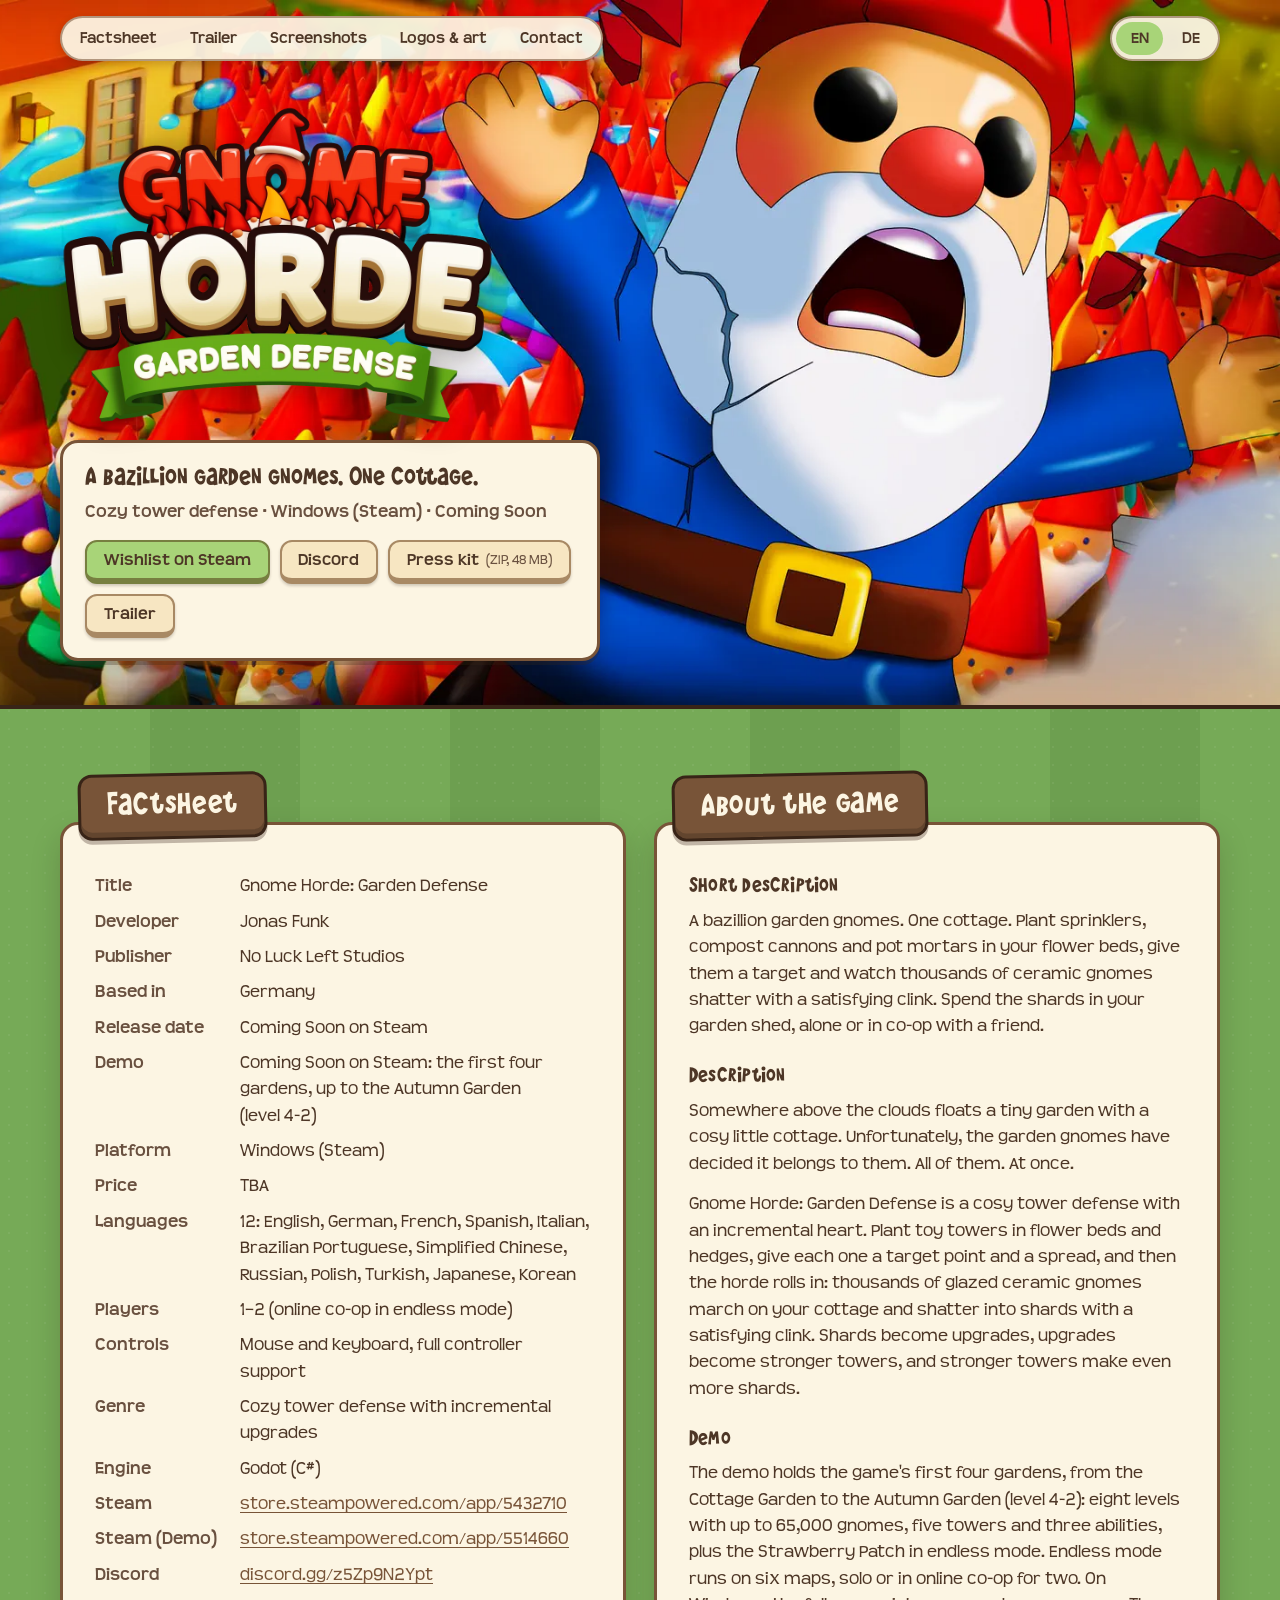
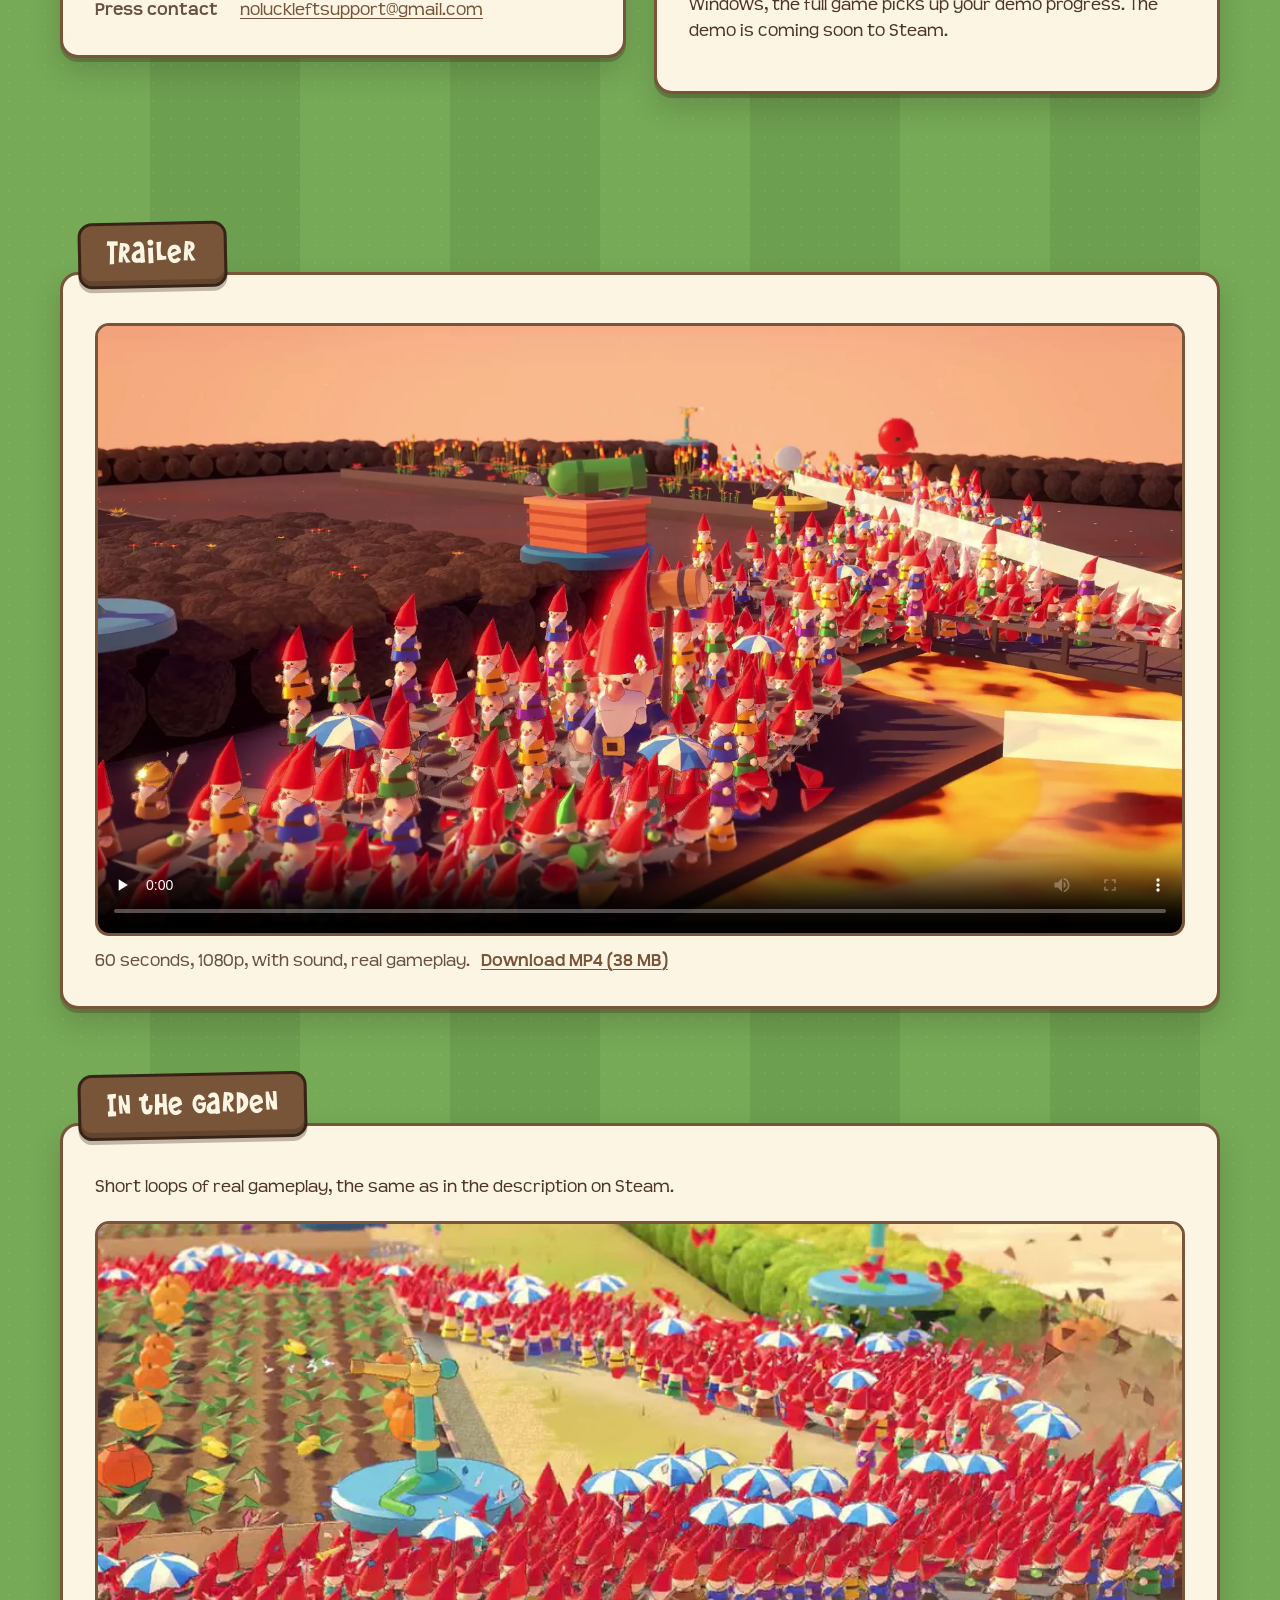
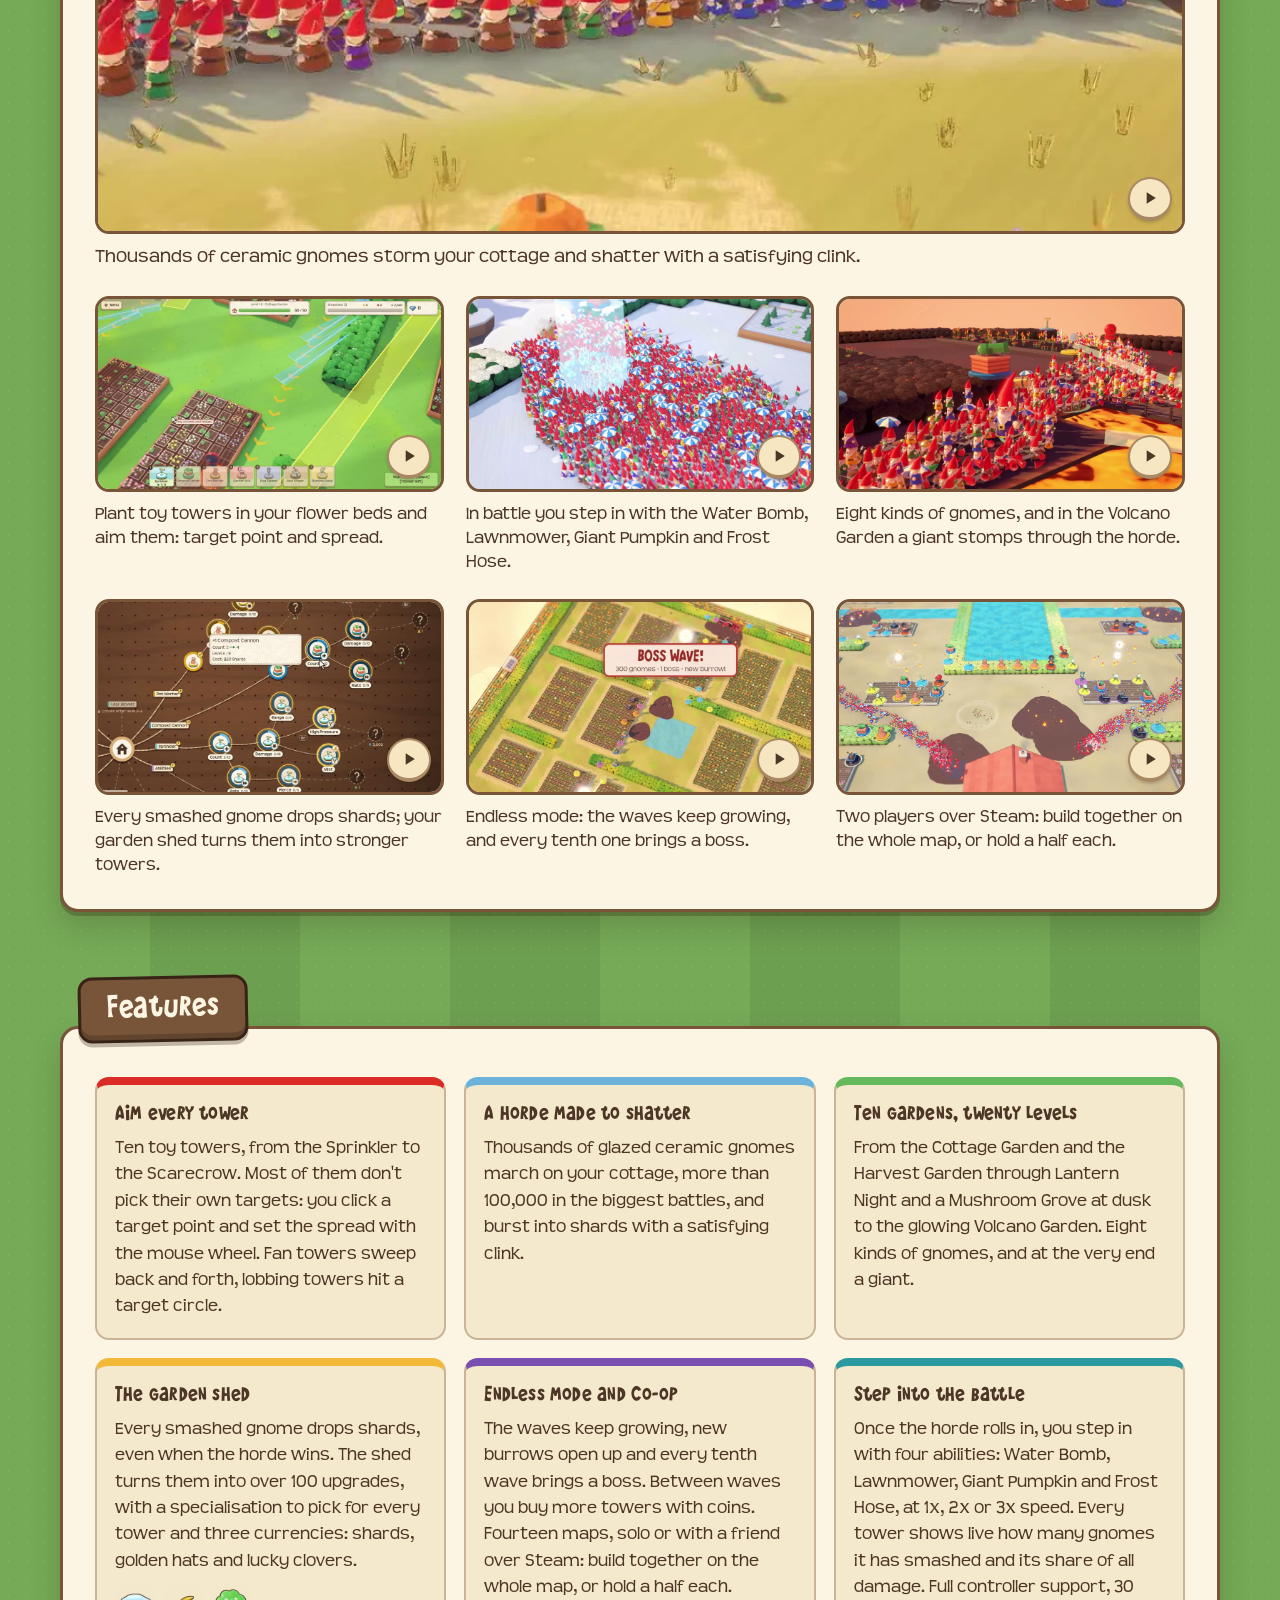
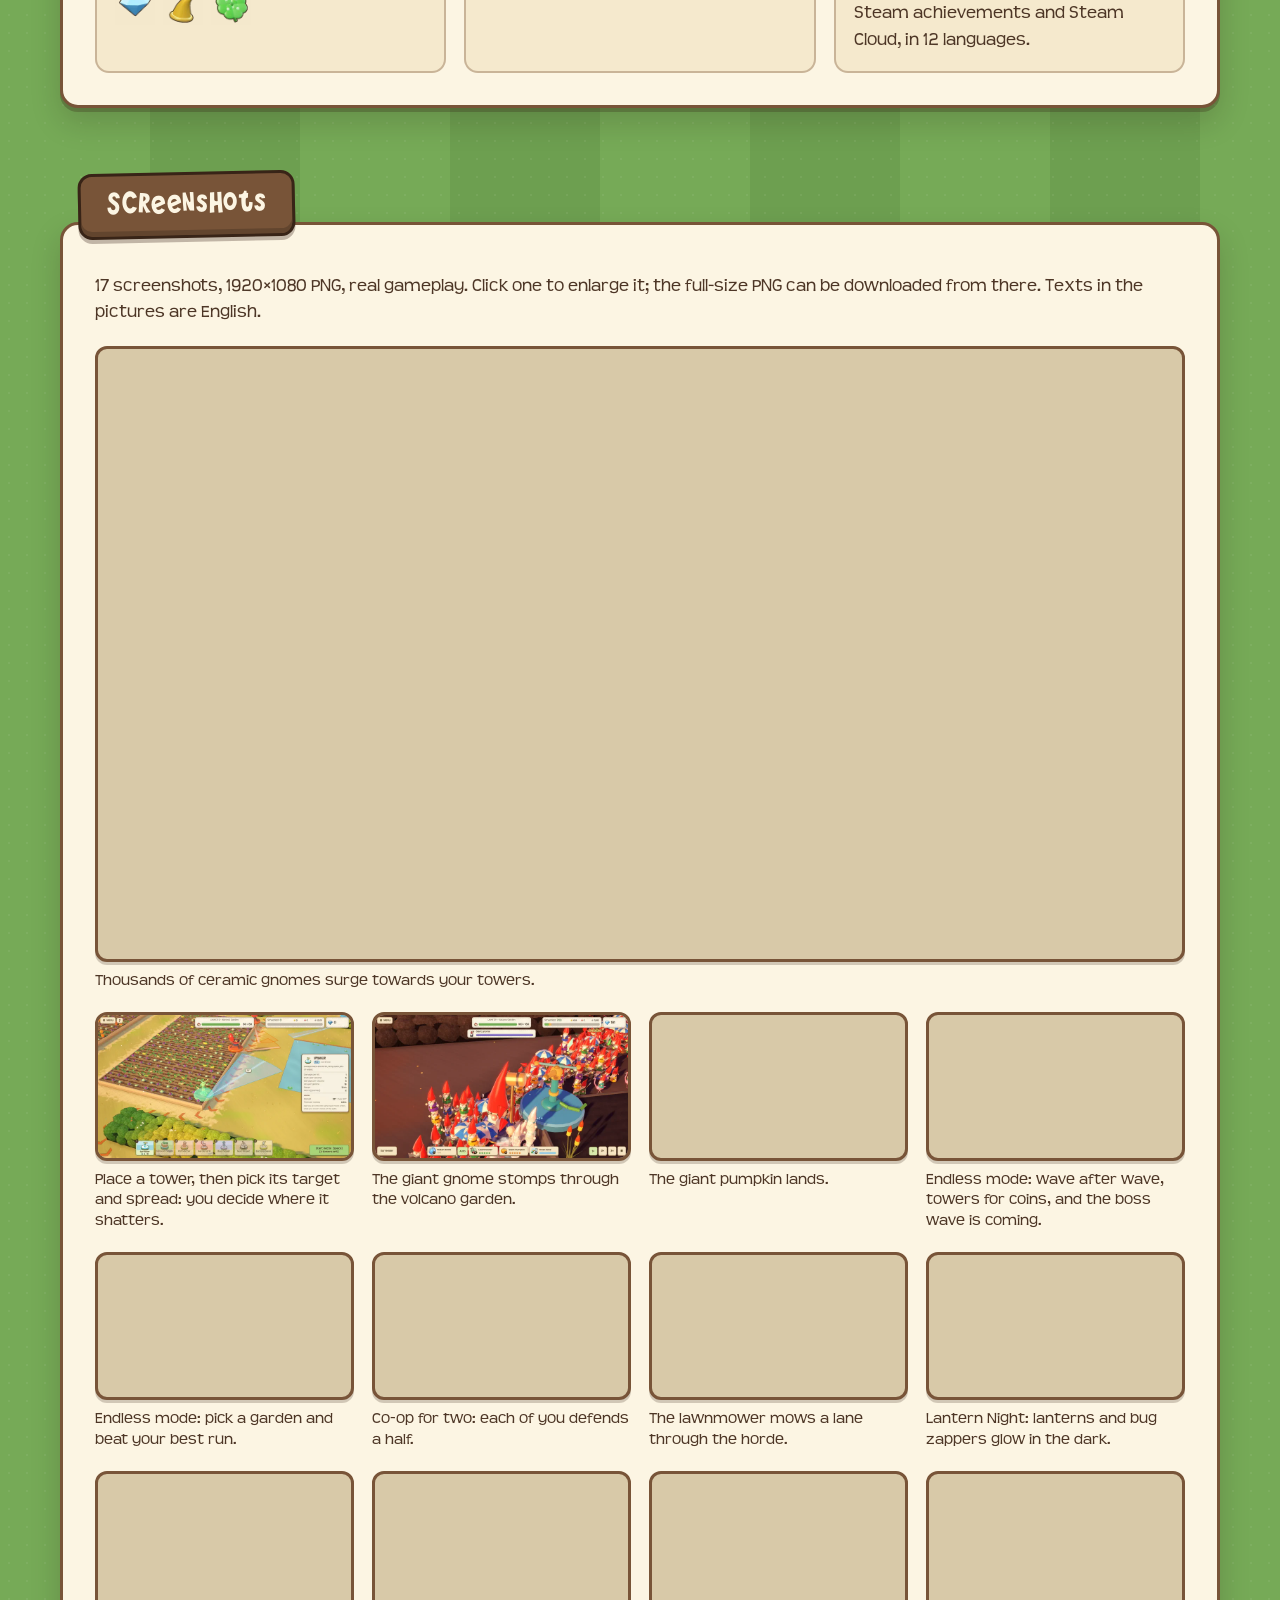
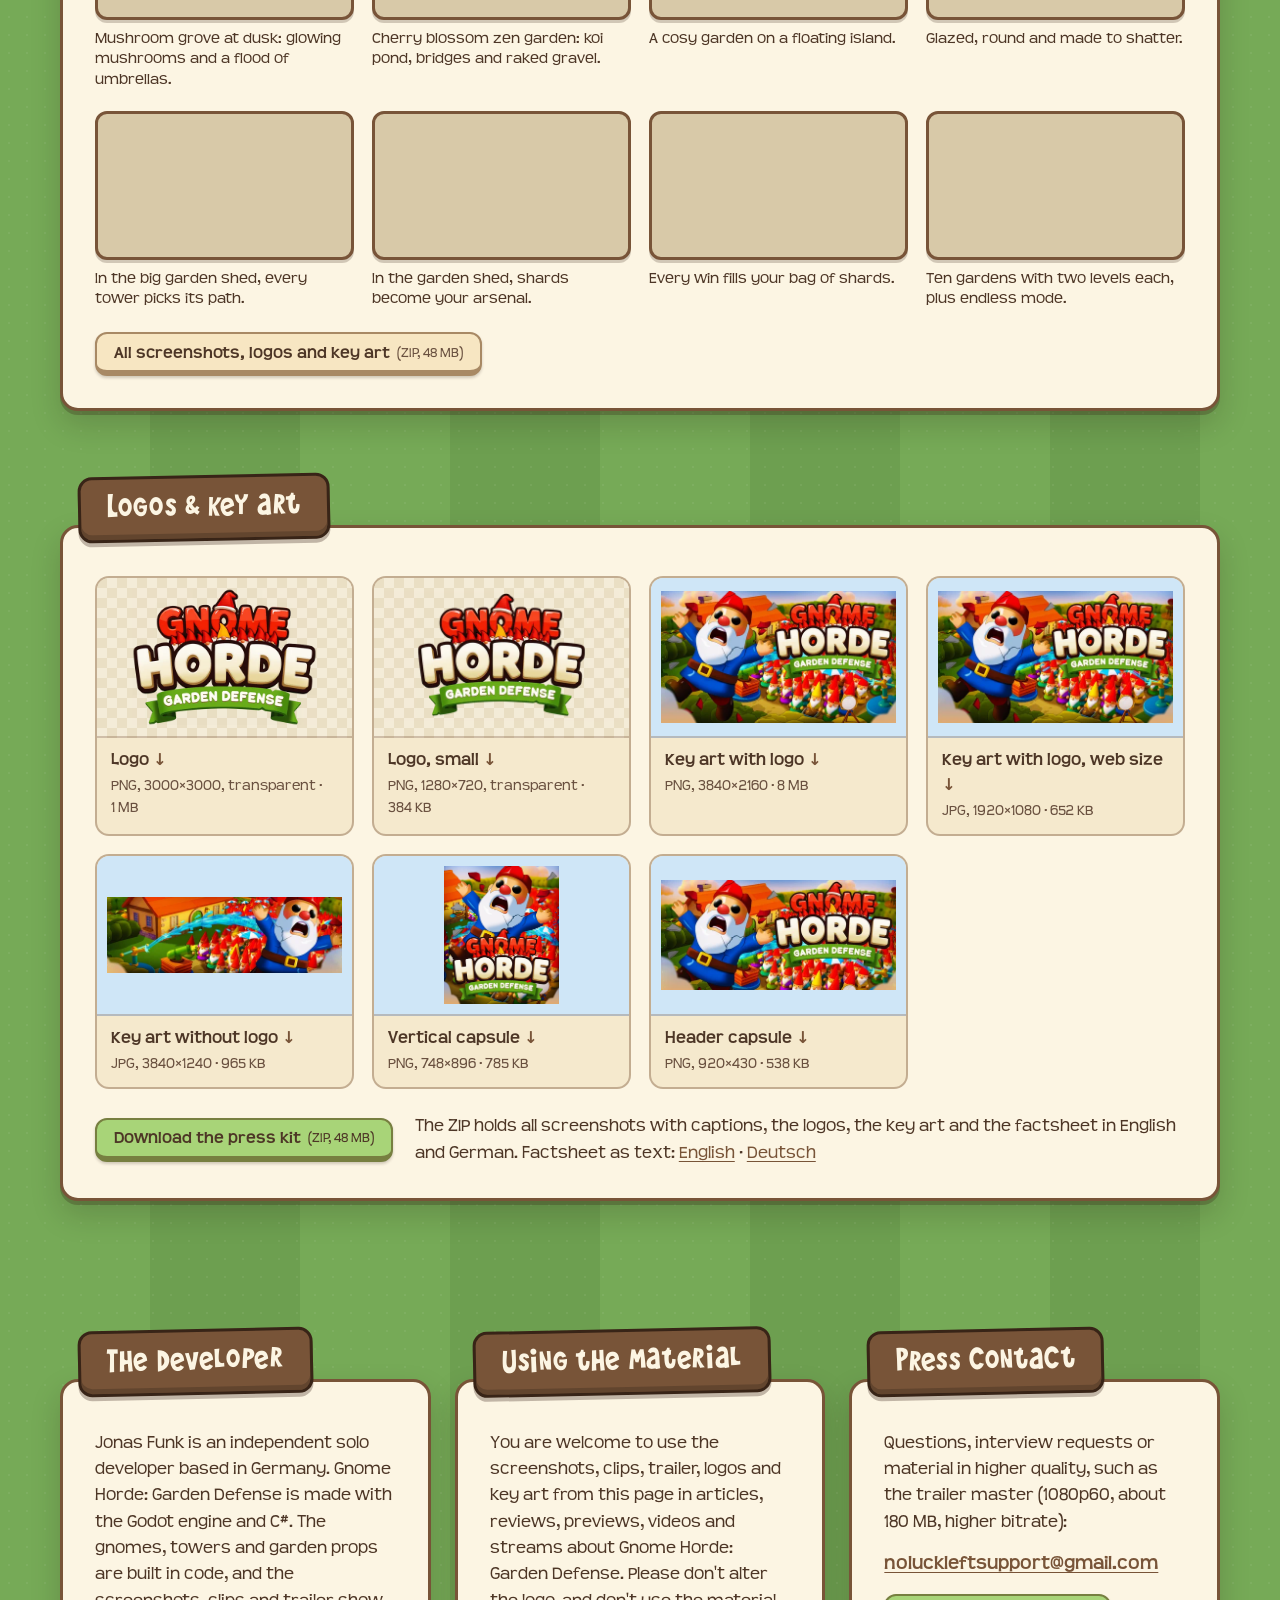
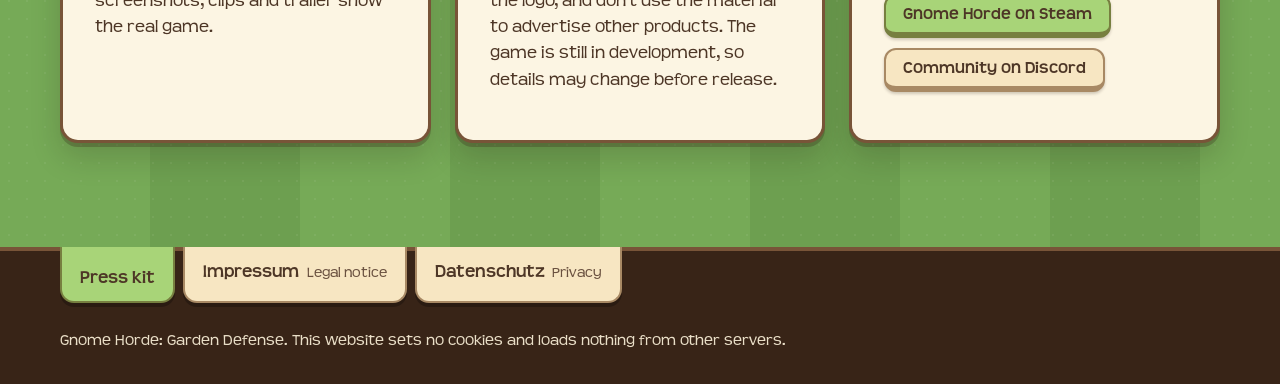
==== commit 82f7fcd4: "Gnome Horde press kit: factsheet, trailer, clips, screenshots, logos, Impressum, Datenschutz" ====
--- a/index.html
+++ b/index.html
@@ -4,7 +4,7 @@
 <meta charset="utf-8">
 <meta name="viewport" content="width=device-width, initial-scale=1">
 <title>Gnome Horde: Garden Defense – Press kit</title>
-<meta name="description" content="Press kit for Gnome Horde: Garden Defense, a cozy tower defense with an incremental heart for Windows (Steam), coming in 2027: factsheet, trailer, screenshots, logos and key art.">
+<meta name="description" content="Press kit for Gnome Horde: Garden Defense, a cozy tower defense with an incremental heart for Windows (Steam), coming soon: factsheet, trailer, screenshots, logos and key art.">
 <meta name="color-scheme" content="light">
 <meta property="og:title" content="Gnome Horde: Garden Defense – Press kit">
 <meta property="og:description" content="A bazillion garden gnomes. One cottage. Factsheet, trailer, screenshots, logos and key art.">
@@ -36,17 +36,18 @@
   <picture class="hero-art">
     <source media="(max-width: 699px)" srcset="assets/img/hero_tall.webp" width="748" height="896">
     <img src="assets/img/hero_wide.webp" srcset="assets/img/hero_wide_1200.webp 1200w, assets/img/hero_wide.webp 2400w" sizes="100vw" width="2400" height="775"
-      alt="Key art: a garden gnome with a shovel charges across the lawn at the front of the horde, behind him a sprinkler's jet blasts another gnome into the air."
-      data-alt-de="Key Art: Ein Gartenzwerg mit Schaufel stürmt an der Spitze der Horde über den Rasen, hinter ihm schleudert der Strahl eines Rasensprengers einen anderen Zwerg in die Luft.">
+      alt="Key art: a shouting garden gnome with a cracked beard throws up his arms in front of the horde, while a sprinkler's jet arcs across the lawn past a cannon and the cottage."
+      data-alt-de="Key Art: Ein schreiender Gartenzwerg mit gesprungenem Bart reißt vor der Horde die Arme hoch, während der Strahl eines Rasensprengers an einer Kanone und dem Häuschen vorbei über den Rasen schießt.">
   </picture>
   <div class="wrap hero-content">
-    <h1 class="hero-title"><img class="hero-logo" src="assets/img/logo.webp" width="938" height="720" alt=""><span class="visually-hidden">Gnome Horde: Garden Defense</span></h1>
+    <h1 class="hero-title"><img class="hero-logo" src="assets/img/logo.webp" width="1000" height="740" alt=""><span class="visually-hidden">Gnome Horde: Garden Defense</span></h1>
     <div class="card hero-card">
       <p class="tagline"><span data-l="en" lang="en">A bazillion garden gnomes. One cottage.</span><span data-l="de" lang="de">Eine Bazillion Gartenzwerge. Ein Häuschen.</span></p>
-      <p class="hero-meta"><span data-l="en" lang="en">Cozy tower defense · Windows (Steam) · 2027</span><span data-l="de" lang="de">Gemütliches Tower-Defense · Windows (Steam) · 2027</span></p>
+      <p class="hero-meta"><span data-l="en" lang="en">Cozy tower defense · Windows (Steam) · <span class="nb">Coming Soon</span></span><span data-l="de" lang="de">Gemütliches Tower-Defense · Windows (Steam) · <span class="nb">Coming Soon</span></span></p>
       <div class="actions">
         <a class="key key-go" href="https://store.steampowered.com/app/5432710/"><span data-l="en" lang="en">Wishlist on Steam</span><span data-l="de" lang="de">Auf die Steam-Wunschliste</span></a>
-        <a class="key" href="press/gnome_horde_presskit.zip" download><span data-l="en" lang="en">Press kit</span><span data-l="de" lang="de">Presskit</span> <small>(ZIP, <span data-size-of="press/gnome_horde_presskit.zip">42 MB</span>)</small></a>
+        <a class="key" href="https://discord.gg/z5Zp9N2Ypt">Discord</a>
+        <a class="key" href="press/gnome_horde_presskit.zip" download><span data-l="en" lang="en">Press kit</span><span data-l="de" lang="de">Presskit</span> <small>(ZIP, <span data-size-of="press/gnome_horde_presskit.zip">48 MB</span>)</small></a>
         <a class="key" href="#trailer">Trailer</a>
       </div>
     </div>
@@ -69,13 +70,15 @@
         <dt><span data-l="en" lang="en">Based in</span><span data-l="de" lang="de">Sitz</span></dt>
         <dd><span data-l="en" lang="en">Germany</span><span data-l="de" lang="de">Deutschland</span></dd>
         <dt><span data-l="en" lang="en">Release date</span><span data-l="de" lang="de">Erscheint</span></dt>
-        <dd><span data-l="en" lang="en">2027 (Coming Soon on Steam)</span><span data-l="de" lang="de">2027 (Coming Soon auf Steam)</span></dd>
+        <dd><span data-l="en" lang="en">Coming Soon on Steam</span><span data-l="de" lang="de">Coming Soon auf Steam</span></dd>
+        <dt>Demo</dt>
+        <dd><span data-l="en" lang="en">Coming Soon on Steam: the first four gardens, up to the Autumn Garden (<span class="nb">level 4-2</span>)</span><span data-l="de" lang="de">Coming Soon auf Steam: die ersten vier Gärten, bis zum Herbstgarten (<span class="nb">Level 4-2</span>)</span></dd>
         <dt><span data-l="en" lang="en">Platform</span><span data-l="de" lang="de">Plattform</span></dt>
         <dd>Windows (Steam)</dd>
         <dt><span data-l="en" lang="en">Price</span><span data-l="de" lang="de">Preis</span></dt>
         <dd><span data-l="en" lang="en">TBA</span><span data-l="de" lang="de">Wird noch bekannt gegeben</span></dd>
         <dt><span data-l="en" lang="en">Languages</span><span data-l="de" lang="de">Sprachen</span></dt>
-        <dd><span data-l="en" lang="en">English, German</span><span data-l="de" lang="de">Deutsch, Englisch</span></dd>
+        <dd><span data-l="en" lang="en">12: English, German, French, Spanish, Italian, Brazilian Portuguese, Simplified Chinese, Russian, Polish, Turkish, Japanese, Korean</span><span data-l="de" lang="de">12: Deutsch, Englisch, Französisch, Spanisch, Italienisch, Portugiesisch (Brasilien), vereinfachtes Chinesisch, Russisch, Polnisch, Türkisch, Japanisch, Koreanisch</span></dd>
         <dt><span data-l="en" lang="en">Players</span><span data-l="de" lang="de">Spieler</span></dt>
         <dd><span data-l="en" lang="en">1–2 (online co-op in endless mode)</span><span data-l="de" lang="de">1–2 (Online-Koop im Endlos-Modus)</span></dd>
         <dt><span data-l="en" lang="en">Controls</span><span data-l="de" lang="de">Steuerung</span></dt>
@@ -86,6 +89,10 @@
         <dd>Godot (C#)</dd>
         <dt>Steam</dt>
         <dd><a href="https://store.steampowered.com/app/5432710/">store.steampowered.com/<wbr>app/5432710</a></dd>
+        <dt>Steam (Demo)</dt>
+        <dd><a href="https://store.steampowered.com/app/5514660/">store.steampowered.com/<wbr>app/5514660</a></dd>
+        <dt>Discord</dt>
+        <dd><a href="https://discord.gg/z5Zp9N2Ypt">discord.gg/<wbr>z5Zp9N2Ypt</a></dd>
         <dt><span data-l="en" lang="en">Press contact</span><span data-l="de" lang="de">Pressekontakt</span></dt>
         <dd><a href="mailto:noluckleftsupport@gmail.com">noluckleftsupport@gmail.com</a></dd>
       </dl>
@@ -103,6 +110,9 @@
       <p data-l="de" lang="de">Irgendwo über den Wolken schwebt ein kleiner Garten mit einem gemütlichen Häuschen. Leider haben die Gartenzwerge beschlossen, dass es ihnen gehört. Allen. Gleichzeitig.</p>
       <p data-l="en" lang="en">Gnome Horde: Garden Defense is a cosy tower defense with an incremental heart. Plant toy towers in flower beds and hedges, give each one a target point and a spread, and then the horde rolls in: thousands of glazed ceramic gnomes march on your cottage and shatter into shards with a satisfying clink. Shards become upgrades, upgrades become stronger towers, and stronger towers make even more shards.</p>
       <p data-l="de" lang="de">Gnome Horde: Garden Defense ist ein gemütliches Tower-Defense mit Incremental-Herz. Du stellst Spielzeug-Türme in Beete und Hecken, gibst ihnen einen Zielpunkt und eine Streuung, und dann rollt die Horde an: Tausende glasierte Keramikzwerge marschieren auf dein Häuschen zu und zerspringen klirrend in Scherben. Aus Scherben werden Upgrades, aus Upgrades stärkere Türme und aus stärkeren Türmen noch mehr Scherben.</p>
+      <h3>Demo</h3>
+      <p data-l="en" lang="en">The demo holds the game's first four gardens, from the Cottage Garden to the Autumn Garden (<span class="nb">level 4-2</span>): eight levels with up to 65,000 gnomes, five towers and three abilities, plus the Strawberry Patch in endless mode. Endless mode runs on six maps, solo or in online co-op for two. On Windows, the full game picks up your demo progress. The demo is coming soon to Steam.</p>
+      <p data-l="de" lang="de">Die Demo enthält die ersten vier Gärten des Spiels, vom Garten am Häuschen bis zum Herbstgarten (<span class="nb">Level 4-2</span>): acht Level mit bis zu 65.000 Zwergen, fünf Türme und drei Fähigkeiten, im Endlos-Modus dazu das Erdbeerbeet. Den Endlos-Modus gibt es auf sechs Karten, allein oder im Online-Koop zu zweit. Unter Windows übernimmt die Vollversion deinen Demo-Fortschritt. Die Demo kommt bald auf Steam.</p>
     </div>
   </section>
 </div>
@@ -193,13 +203,13 @@
       </li>
       <li class="feature f-purple">
         <h3><span data-l="en" lang="en">Endless mode and co-op</span><span data-l="de" lang="de">Endlos-Modus und Koop</span></h3>
-        <p data-l="en" lang="en">The waves keep growing, new burrows open up and every tenth wave brings a boss. Play it solo or with a friend over Steam: build together on the whole map, or hold a half each.</p>
-        <p data-l="de" lang="de">Die Wellen werden immer größer, neue Löcher gehen auf, und jede zehnte Welle bringt einen Boss. Allein oder zu zweit über Steam: gemeinsam auf der ganzen Karte oder jeder auf seiner Hälfte.</p>
+        <p data-l="en" lang="en">The waves keep growing, new burrows open up and every tenth wave brings a boss. Between waves you buy more towers with coins. Fourteen maps, solo or with a friend over Steam: build together on the whole map, or hold a half each.</p>
+        <p data-l="de" lang="de">Die Wellen werden immer größer, neue Löcher gehen auf, und jede zehnte Welle bringt einen Boss. Zwischen den Wellen kaufst du mit Talern neue Türme. Vierzehn Karten, allein oder zu zweit über Steam: gemeinsam auf der ganzen Karte oder jeder auf seiner Hälfte.</p>
       </li>
       <li class="feature f-teal">
         <h3><span data-l="en" lang="en">Step into the battle</span><span data-l="de" lang="de">Eingreifen in der Schlacht</span></h3>
-        <p data-l="en" lang="en">Once the horde rolls in, you step in with four abilities: Water Bomb, Lawnmower, Giant Pumpkin and Frost Hose, at 1x, 2x or 3x speed. Full controller support, in English and German.</p>
-        <p data-l="de" lang="de">Rollt die Horde an, greifst du mit vier Fähigkeiten ein: Wasserbombe, Rasenmäher, Riesenkürbis und Frostschlauch, in Tempo 1x, 2x oder 3x. Volle Controller-Unterstützung, auf Deutsch und Englisch.</p>
+        <p data-l="en" lang="en">Once the horde rolls in, you step in with four abilities: Water Bomb, Lawnmower, Giant Pumpkin and Frost Hose, at 1x, 2x or 3x speed. Every tower shows live how many gnomes it has smashed and its share of all damage. Full controller support, 30 Steam achievements and Steam Cloud, in 12 languages.</p>
+        <p data-l="de" lang="de">Rollt die Horde an, greifst du mit vier Fähigkeiten ein: Wasserbombe, Rasenmäher, Riesenkürbis und Frostschlauch, in Tempo 1x, 2x oder 3x. Jeder Turm zeigt live, wie viele Zwerge er zerdeppert hat und welchen Anteil am Gesamtschaden er hat. Volle Controller-Unterstützung, 30 Steam-Errungenschaften und Steam Cloud, in 12 Sprachen.</p>
       </li>
     </ul>
   </div>
@@ -230,7 +240,7 @@
 <li class="shot"><figure><a class="shot-link" href="media/screenshots/gnome_horde_10_hub.png" data-view="media/screenshots/view/10_hub.webp" data-size="2 MB"><img src="media/screenshots/thumb/10_hub.webp" width="720" height="405" loading="lazy" decoding="async" alt="The garden map: logo, currencies, the level card of 2-2, the Endless mode button and ten gardens with two levels each." data-alt-de="Der Gartenplan: Logo, Währungen, die Levelkarte von 2-2, die Taste „Endlos-Modus“ und zehn Gärten mit je zwei Leveln."></a><figcaption><span data-l="en" lang="en">Ten gardens with two levels each, plus endless mode.</span><span data-l="de" lang="de">Zehn Gärten mit je zwei Leveln und dazu der Endlos-Modus.</span></figcaption></figure></li>
 </ul>
 <!-- /build:gallery -->
-    <p class="after"><a class="key" href="press/gnome_horde_presskit.zip" download><span data-l="en" lang="en">All screenshots, logos and key art</span><span data-l="de" lang="de">Alle Screenshots, Logos und Key Art</span> <small>(ZIP, <span data-size-of="press/gnome_horde_presskit.zip">42 MB</span>)</small></a></p>
+    <p class="after"><a class="key" href="press/gnome_horde_presskit.zip" download><span data-l="en" lang="en">All screenshots, logos and key art</span><span data-l="de" lang="de">Alle Screenshots, Logos und Key Art</span> <small>(ZIP, <span data-size-of="press/gnome_horde_presskit.zip">48 MB</span>)</small></a></p>
   </div>
 </section>
 
@@ -239,17 +249,17 @@
   <div class="card">
 <!-- build:downloads -->
 <ul class="downloads" role="list">
-<li class="dl dl-alpha"><a href="press/gnome_horde_logo.png" download><span class="dl-preview"><img src="press/preview/gnome_horde_logo.webp" width="480" height="368" loading="lazy" decoding="async" alt=""></span><span class="dl-text"><strong><span data-l="en" lang="en">Logo</span><span data-l="de" lang="de">Logo</span></strong><small>PNG, 1876×1440, transparent · <span data-size-of="press/gnome_horde_logo.png">493 KB</span></small></span></a></li>
-<li class="dl dl-alpha"><a href="press/gnome_horde_logo_one_line.png" download><span class="dl-preview"><img src="press/preview/gnome_horde_logo_one_line.webp" width="480" height="171" loading="lazy" decoding="async" alt=""></span><span class="dl-text"><strong><span data-l="en" lang="en">Logo, one line</span><span data-l="de" lang="de">Logo, einzeilig</span></strong><small>PNG, 2024×720, transparent · <span data-size-of="press/gnome_horde_logo_one_line.png">375 KB</span></small></span></a></li>
-<li class="dl"><a href="press/gnome_horde_key_art.png" download><span class="dl-preview"><img src="press/preview/gnome_horde_key_art.webp" width="480" height="275" loading="lazy" decoding="async" alt=""></span><span class="dl-text"><strong><span data-l="en" lang="en">Key art with logo</span><span data-l="de" lang="de">Key Art mit Logo</span></strong><small>PNG, 1232×706 · <span data-size-of="press/gnome_horde_key_art.png">697 KB</span></small></span></a></li>
-<li class="dl"><a href="press/gnome_horde_key_art_wide.png" download><span class="dl-preview"><img src="press/preview/gnome_horde_key_art_wide.webp" width="480" height="156" loading="lazy" decoding="async" alt=""></span><span class="dl-text"><strong><span data-l="en" lang="en">Key art with logo, wide</span><span data-l="de" lang="de">Key Art mit Logo, breit</span></strong><small>PNG, 1920×622 · <span data-size-of="press/gnome_horde_key_art_wide.png">945 KB</span></small></span></a></li>
-<li class="dl"><a href="press/gnome_horde_key_art_no_logo.png" download><span class="dl-preview"><img src="press/preview/gnome_horde_key_art_no_logo.webp" width="480" height="155" loading="lazy" decoding="async" alt=""></span><span class="dl-text"><strong><span data-l="en" lang="en">Key art without logo</span><span data-l="de" lang="de">Key Art ohne Logo</span></strong><small>PNG, 3840×1240 · <span data-size-of="press/gnome_horde_key_art_no_logo.png">3 MB</span></small></span></a></li>
-<li class="dl"><a href="press/gnome_horde_capsule_vertical.png" download><span class="dl-preview"><img src="press/preview/gnome_horde_capsule_vertical.webp" width="480" height="575" loading="lazy" decoding="async" alt=""></span><span class="dl-text"><strong><span data-l="en" lang="en">Vertical capsule</span><span data-l="de" lang="de">Hochformat-Kapsel</span></strong><small>PNG, 748×896 · <span data-size-of="press/gnome_horde_capsule_vertical.png">515 KB</span></small></span></a></li>
-<li class="dl"><a href="press/gnome_horde_capsule_header.png" download><span class="dl-preview"><img src="press/preview/gnome_horde_capsule_header.webp" width="480" height="224" loading="lazy" decoding="async" alt=""></span><span class="dl-text"><strong><span data-l="en" lang="en">Header capsule</span><span data-l="de" lang="de">Header-Kapsel</span></strong><small>PNG, 920×430 · <span data-size-of="press/gnome_horde_capsule_header.png">372 KB</span></small></span></a></li>
+<li class="dl dl-alpha"><a href="press/gnome_horde_logo.png" download><span class="dl-preview"><img src="press/preview/gnome_horde_logo.webp" width="480" height="355" loading="lazy" decoding="async" alt=""></span><span class="dl-text"><strong><span data-l="en" lang="en">Logo</span><span data-l="de" lang="de">Logo</span></strong><small>PNG, 3000×3000, transparent · <span data-size-of="press/gnome_horde_logo.png">1 MB</span></small></span></a></li>
+<li class="dl dl-alpha"><a href="press/gnome_horde_logo_small.png" download><span class="dl-preview"><img src="press/preview/gnome_horde_logo_small.webp" width="480" height="270" loading="lazy" decoding="async" alt=""></span><span class="dl-text"><strong><span data-l="en" lang="en">Logo, small</span><span data-l="de" lang="de">Logo, klein</span></strong><small>PNG, 1280×720, transparent · <span data-size-of="press/gnome_horde_logo_small.png">384 KB</span></small></span></a></li>
+<li class="dl"><a href="press/gnome_horde_key_art.png" download><span class="dl-preview"><img src="press/preview/gnome_horde_key_art.webp" width="480" height="270" loading="lazy" decoding="async" alt=""></span><span class="dl-text"><strong><span data-l="en" lang="en">Key art with logo</span><span data-l="de" lang="de">Key Art mit Logo</span></strong><small>PNG, 3840×2160 · <span data-size-of="press/gnome_horde_key_art.png">8 MB</span></small></span></a></li>
+<li class="dl"><a href="press/gnome_horde_key_art_1920.jpg" download><span class="dl-preview"><img src="press/preview/gnome_horde_key_art_1920.webp" width="480" height="270" loading="lazy" decoding="async" alt=""></span><span class="dl-text"><strong><span data-l="en" lang="en">Key art with logo, web size</span><span data-l="de" lang="de">Key Art mit Logo, Web-Größe</span></strong><small>JPG, 1920×1080 · <span data-size-of="press/gnome_horde_key_art_1920.jpg">652 KB</span></small></span></a></li>
+<li class="dl"><a href="press/gnome_horde_key_art_no_logo.jpg" download><span class="dl-preview"><img src="press/preview/gnome_horde_key_art_no_logo.webp" width="480" height="155" loading="lazy" decoding="async" alt=""></span><span class="dl-text"><strong><span data-l="en" lang="en">Key art without logo</span><span data-l="de" lang="de">Key Art ohne Logo</span></strong><small>JPG, 3840×1240 · <span data-size-of="press/gnome_horde_key_art_no_logo.jpg">965 KB</span></small></span></a></li>
+<li class="dl"><a href="press/gnome_horde_capsule_vertical.png" download><span class="dl-preview"><img src="press/preview/gnome_horde_capsule_vertical.webp" width="480" height="575" loading="lazy" decoding="async" alt=""></span><span class="dl-text"><strong><span data-l="en" lang="en">Vertical capsule</span><span data-l="de" lang="de">Hochformat-Kapsel</span></strong><small>PNG, 748×896 · <span data-size-of="press/gnome_horde_capsule_vertical.png">785 KB</span></small></span></a></li>
+<li class="dl"><a href="press/gnome_horde_capsule_header.png" download><span class="dl-preview"><img src="press/preview/gnome_horde_capsule_header.webp" width="480" height="224" loading="lazy" decoding="async" alt=""></span><span class="dl-text"><strong><span data-l="en" lang="en">Header capsule</span><span data-l="de" lang="de">Header-Kapsel</span></strong><small>PNG, 920×430 · <span data-size-of="press/gnome_horde_capsule_header.png">538 KB</span></small></span></a></li>
 </ul>
 <!-- /build:downloads -->
     <div class="after press-files">
-      <a class="key key-go" href="press/gnome_horde_presskit.zip" download><span data-l="en" lang="en">Download the press kit</span><span data-l="de" lang="de">Presskit herunterladen</span> <small>(ZIP, <span data-size-of="press/gnome_horde_presskit.zip">42 MB</span>)</small></a>
+      <a class="key key-go" href="press/gnome_horde_presskit.zip" download><span data-l="en" lang="en">Download the press kit</span><span data-l="de" lang="de">Presskit herunterladen</span> <small>(ZIP, <span data-size-of="press/gnome_horde_presskit.zip">48 MB</span>)</small></a>
       <p><span data-l="en" lang="en">The ZIP holds all screenshots with captions, the logos, the key art and the factsheet in English and German. Factsheet as text:</span><span data-l="de" lang="de">Im ZIP sind alle Screenshots mit Bildunterschriften, die Logos, die Key Art und das Factsheet auf Englisch und Deutsch. Das Factsheet als Text:</span>
         <a href="press/factsheet_en.txt">English</a> · <a href="press/factsheet_de.txt">Deutsch</a></p>
     </div>
@@ -260,8 +270,8 @@
   <section class="section" id="developer" aria-labelledby="h-developer">
     <h2 class="sign" id="h-developer"><span data-l="en" lang="en">The developer</span><span data-l="de" lang="de">Der Entwickler</span></h2>
     <div class="card prose">
-      <p data-l="en" lang="en">Jonas Funk is an independent solo developer based in Germany. Gnome Horde: Garden Defense is made with the Godot engine and C#. The gnomes, towers and garden props are built in code, the screenshots, clips and trailer show the real game, and even the key art and the logo are rendered by it.</p>
-      <p data-l="de" lang="de">Jonas Funk ist ein unabhängiger Solo-Entwickler aus Deutschland. Gnome Horde: Garden Defense entsteht mit der Godot-Engine und C#. Zwerge, Türme und Gartendeko sind im Code gebaut, Screenshots, Clips und Trailer zeigen das echte Spiel, und sogar Key Art und Logo sind vom Spiel selbst gerendert.</p>
+      <p data-l="en" lang="en">Jonas Funk is an independent solo developer based in Germany. Gnome Horde: Garden Defense is made with the Godot engine and C#. The gnomes, towers and garden props are built in code, and the screenshots, clips and trailer show the real game.</p>
+      <p data-l="de" lang="de">Jonas Funk ist ein unabhängiger Solo-Entwickler aus Deutschland. Gnome Horde: Garden Defense entsteht mit der Godot-Engine und C#. Zwerge, Türme und Gartendeko sind im Code gebaut, und Screenshots, Clips und Trailer zeigen das echte Spiel.</p>
     </div>
   </section>
 
@@ -279,7 +289,8 @@
       <p data-l="en" lang="en">Questions, interview requests or material in higher quality, such as the trailer master (1080p60, about 180 MB, higher bitrate):</p>
       <p data-l="de" lang="de">Fragen, Interviewanfragen oder Material in höherer Qualität, etwa den Trailer als Master (1080p60, rund 180 MB, höhere Bitrate):</p>
       <p class="contact-mail"><a href="mailto:noluckleftsupport@gmail.com">noluckleftsupport@gmail.com</a></p>
-      <p><a class="key key-go" href="https://store.steampowered.com/app/5432710/"><span data-l="en" lang="en">Gnome Horde on Steam</span><span data-l="de" lang="de">Gnome Horde auf Steam</span></a></p>
+      <p class="actions"><a class="key key-go" href="https://store.steampowered.com/app/5432710/"><span data-l="en" lang="en">Gnome Horde on Steam</span><span data-l="de" lang="de">Gnome Horde auf Steam</span></a>
+        <a class="key" href="https://discord.gg/z5Zp9N2Ypt"><span data-l="en" lang="en">Community on Discord</span><span data-l="de" lang="de">Community auf Discord</span></a></p>
     </div>
   </section>
 </div>
--- a/assets/css/site.css
+++ b/assets/css/site.css
@@ -224,7 +224,7 @@
   position: absolute; inset: 0;
   width: 100%; height: 100%;
   object-fit: cover;
-  object-position: 18% 35%;
+  object-position: 100% 0;
 }
 .hero-content { position: relative; z-index: 1; padding: 104px 0 44px; }
 .hero-title { margin: 0; line-height: 0; }
@@ -258,6 +258,7 @@
 }
 .facts dt { font-weight: 700; color: var(--ink-muted); }
 .facts dd { margin: 0; overflow-wrap: anywhere; }
+.nb { white-space: nowrap; }
 
 /* ------------------------------------------------------------------ trailer and clips */
 
@@ -514,7 +515,7 @@
   .hero { display: block; min-height: 0; border-bottom: 0; background: none; overflow: visible; }
   .hero-art img { position: static; display: block; width: 100%; height: auto; }
   .hero-logo { display: none; }
-  .hero-content { padding: 0; margin-top: -56px; }
+  .hero-content { padding: 0; margin-top: 8px; }
   .hero-card { max-width: none; margin-top: 0; }
   .features { grid-template-columns: minmax(0, 1fr); }
   .clips { grid-template-columns: minmax(0, 1fr); }
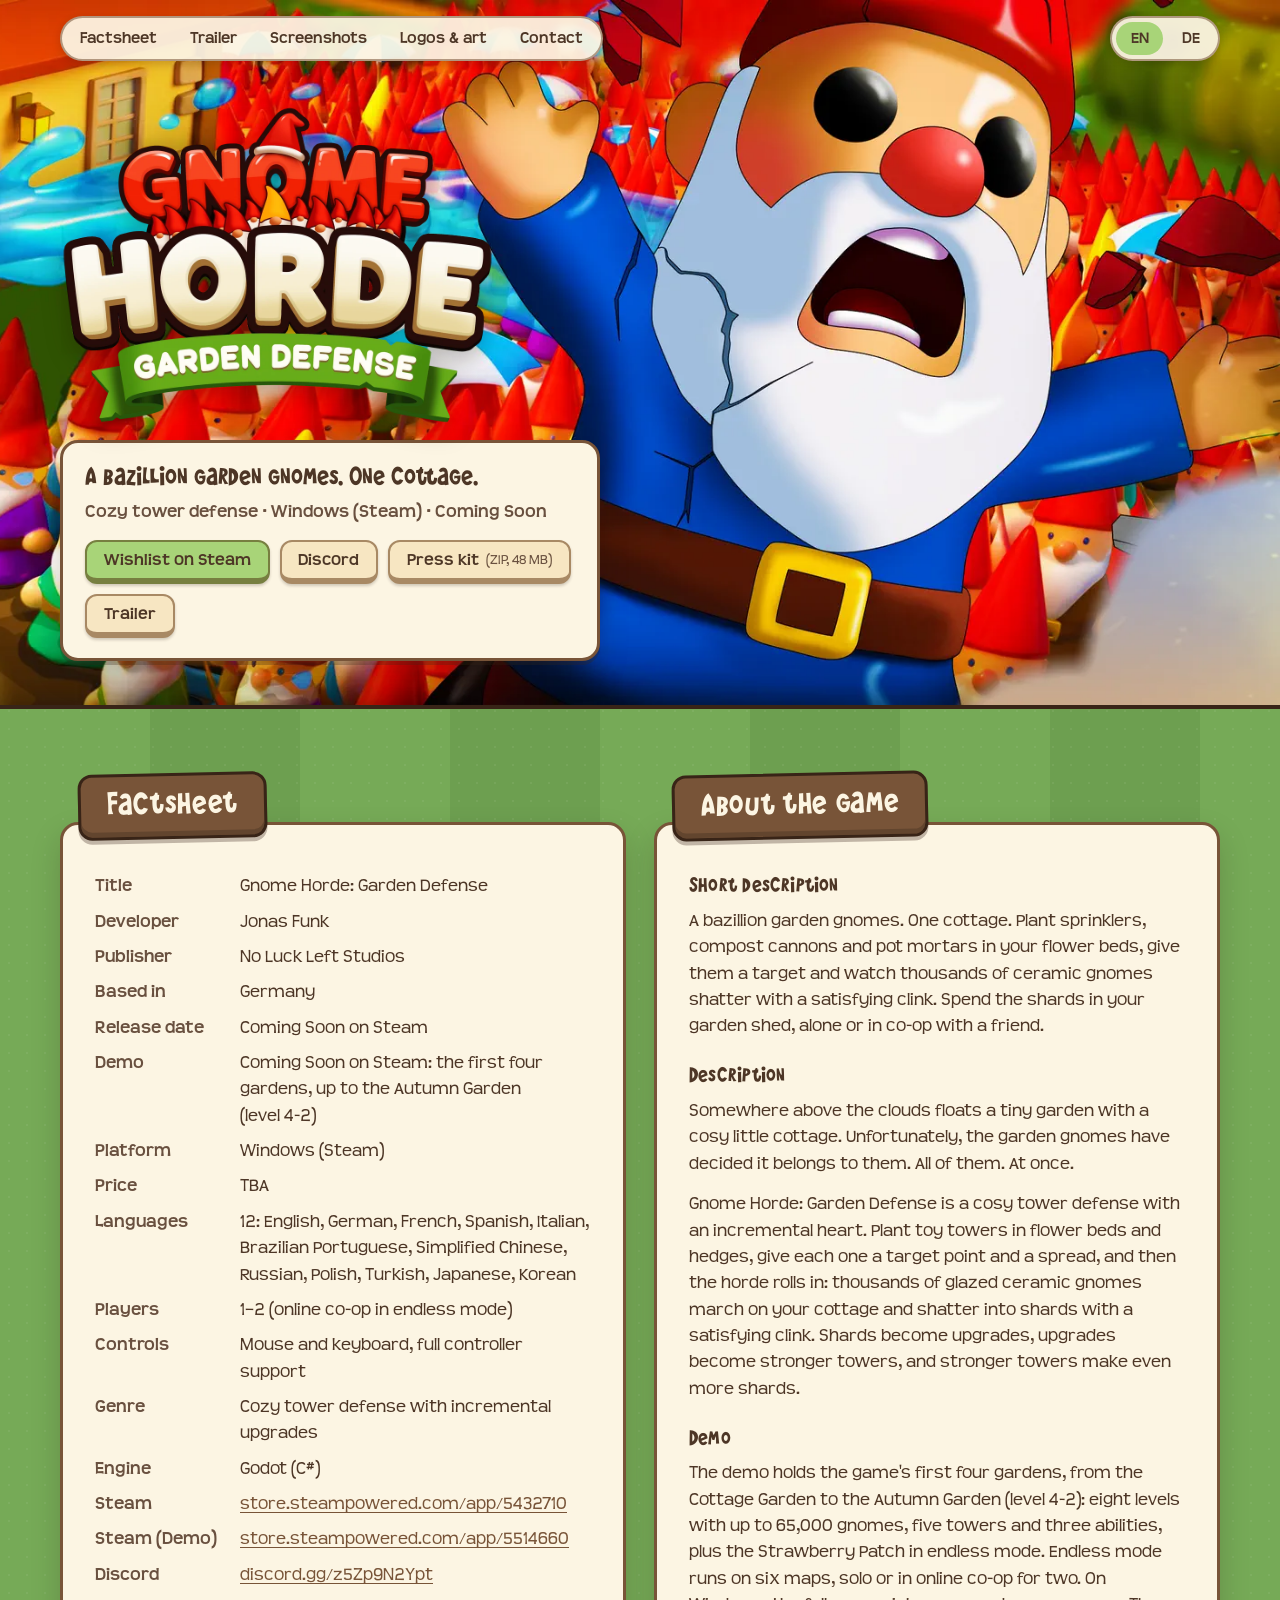
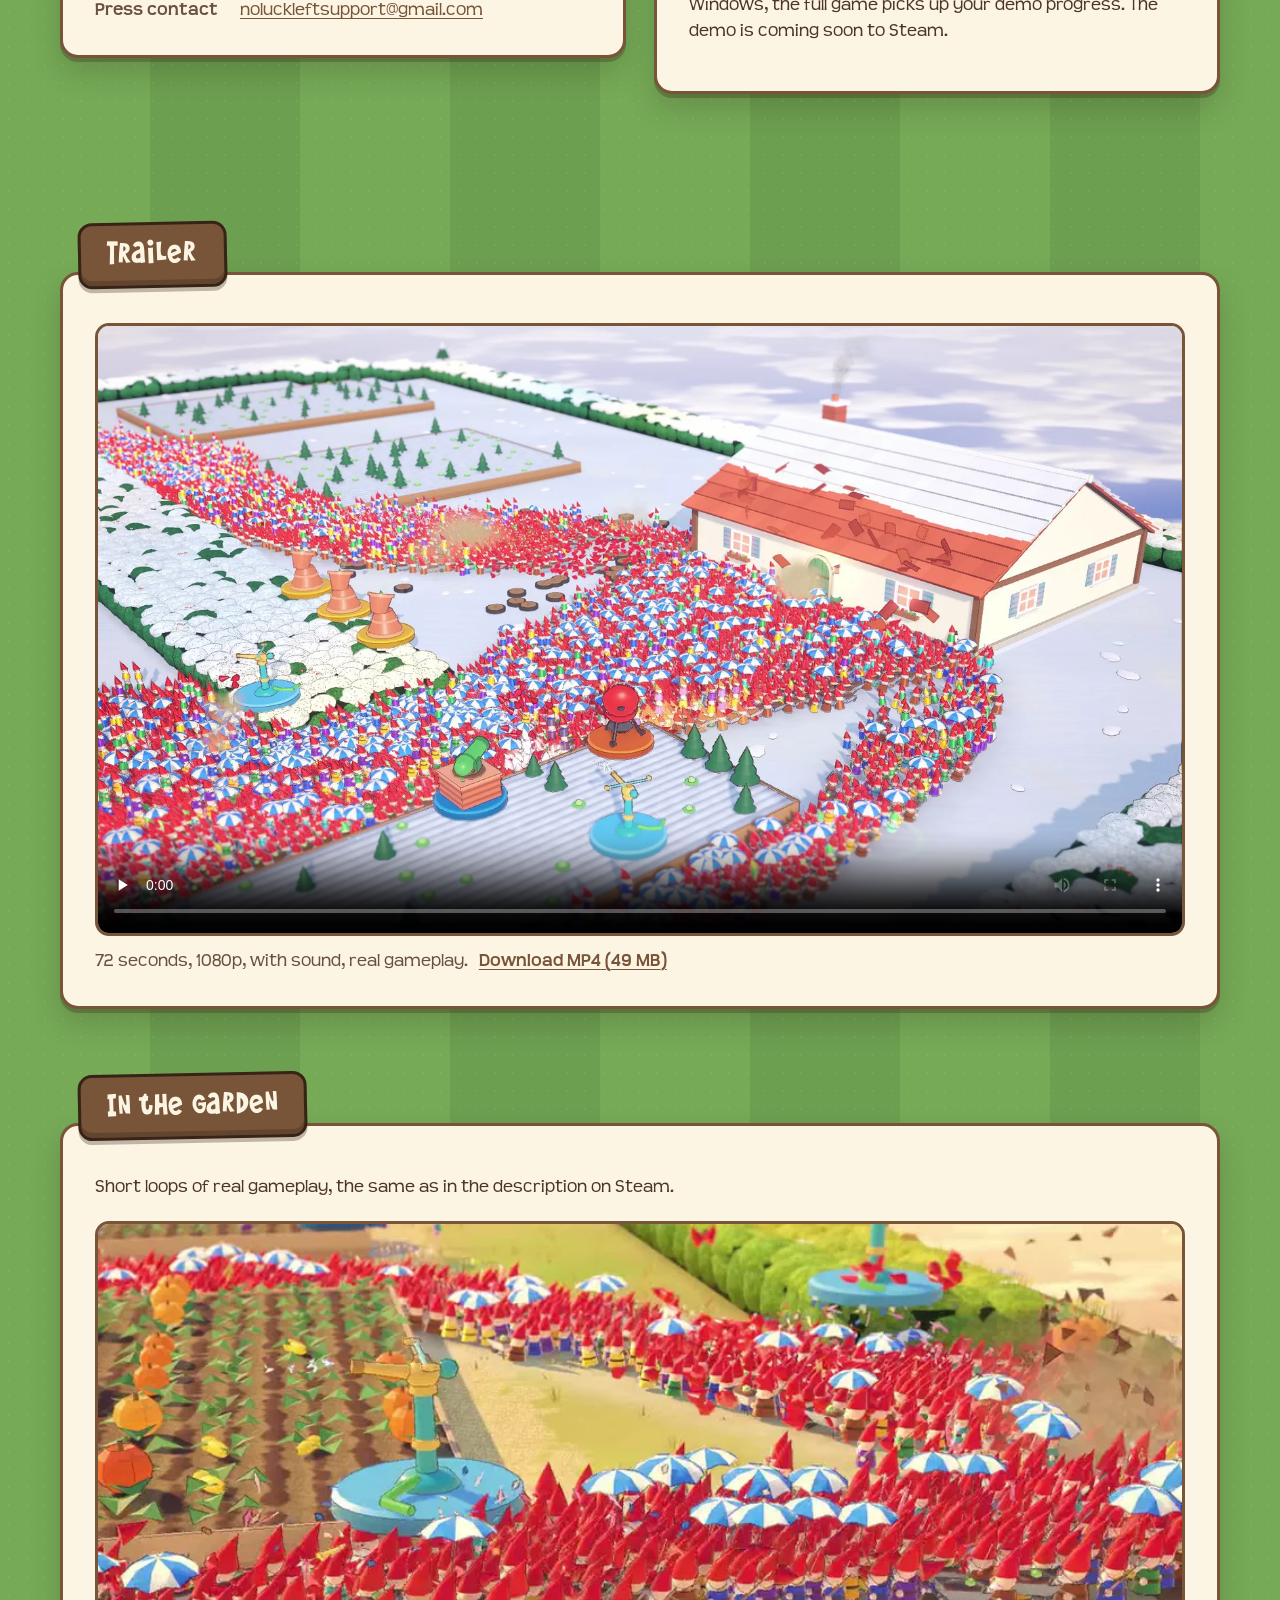
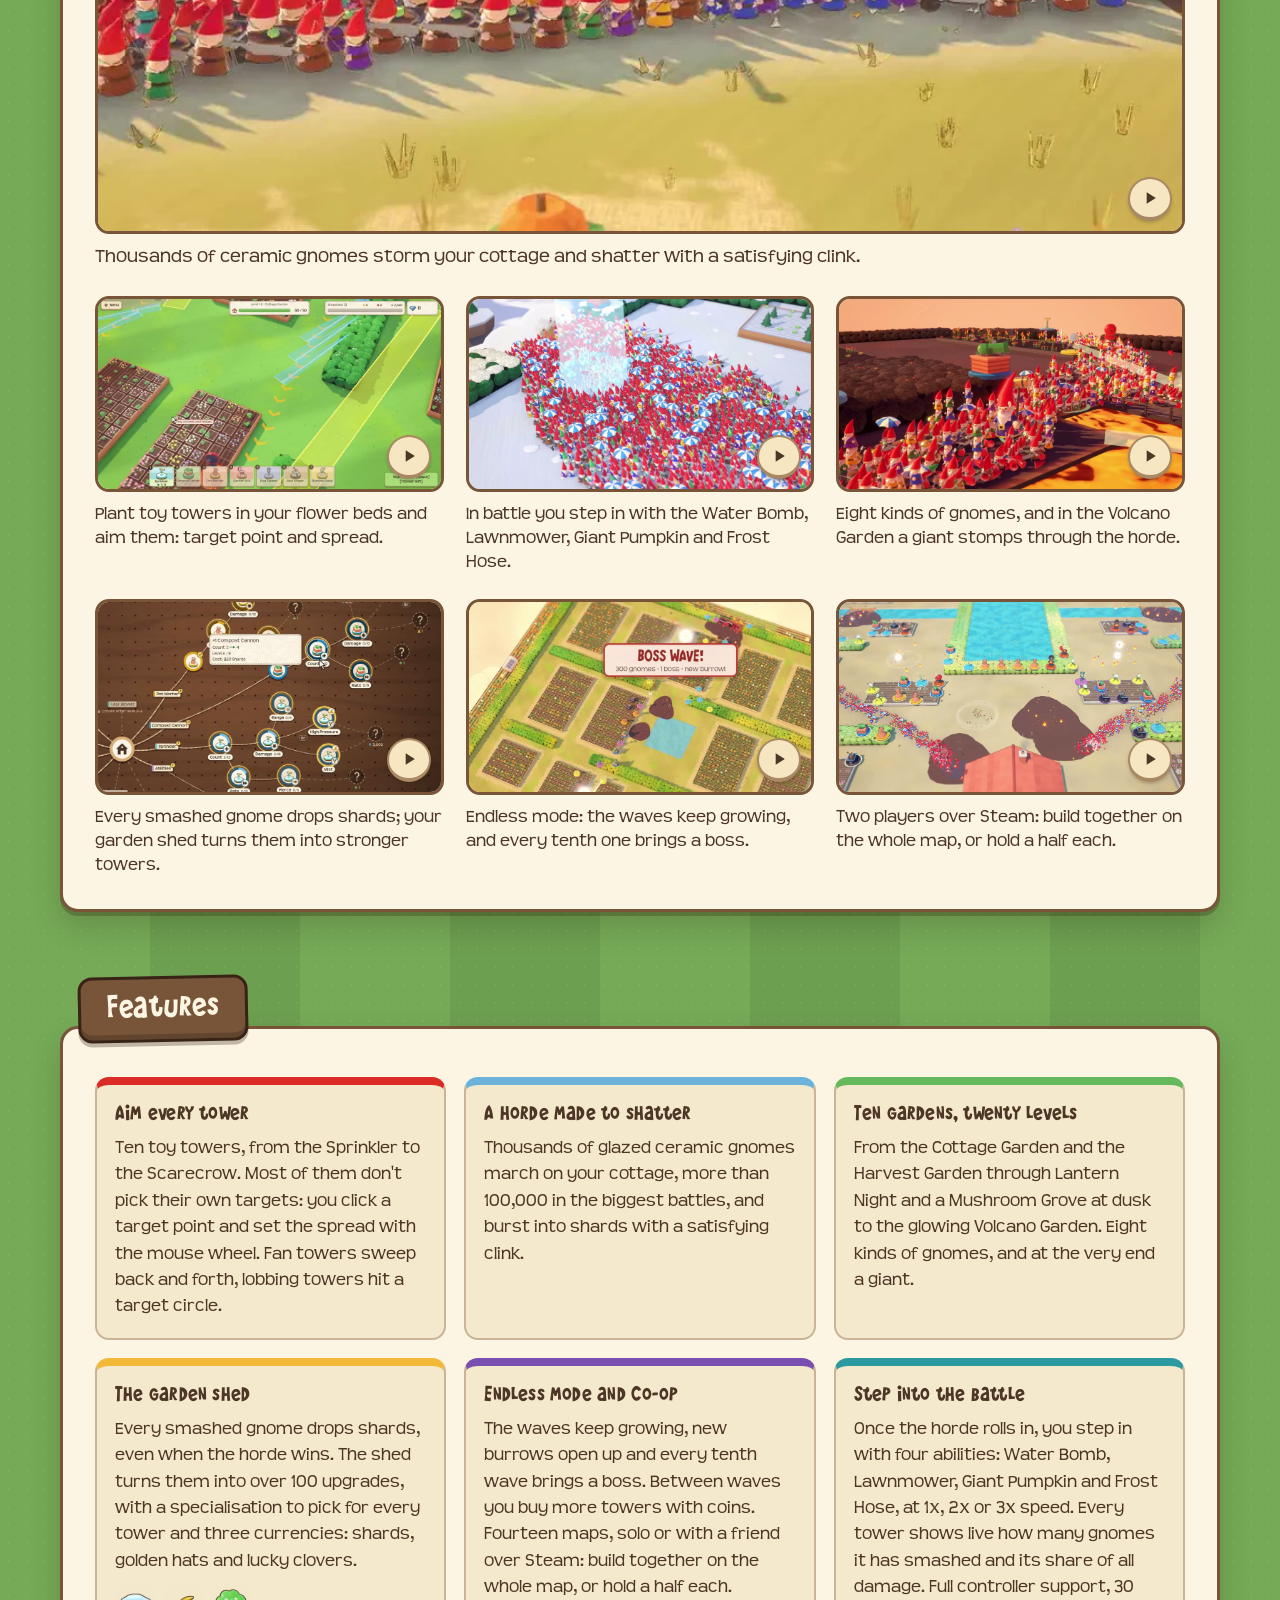
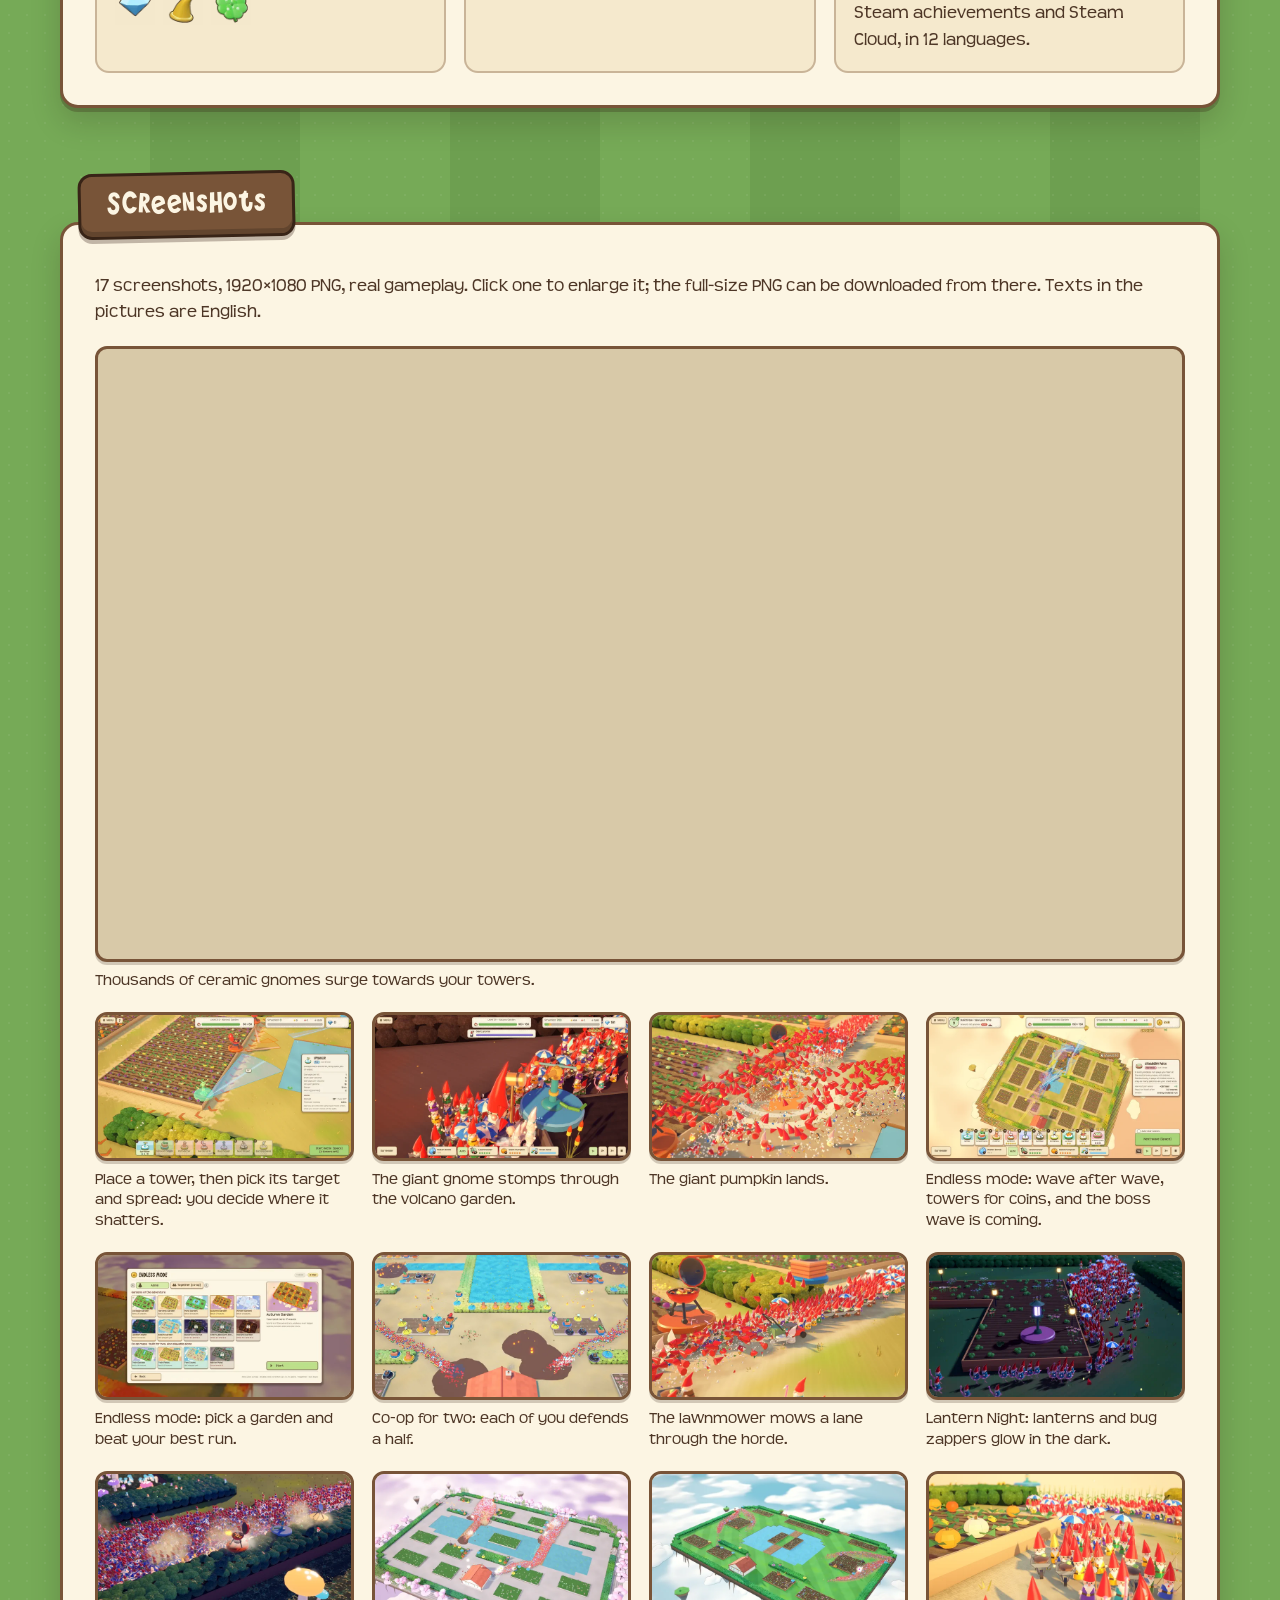
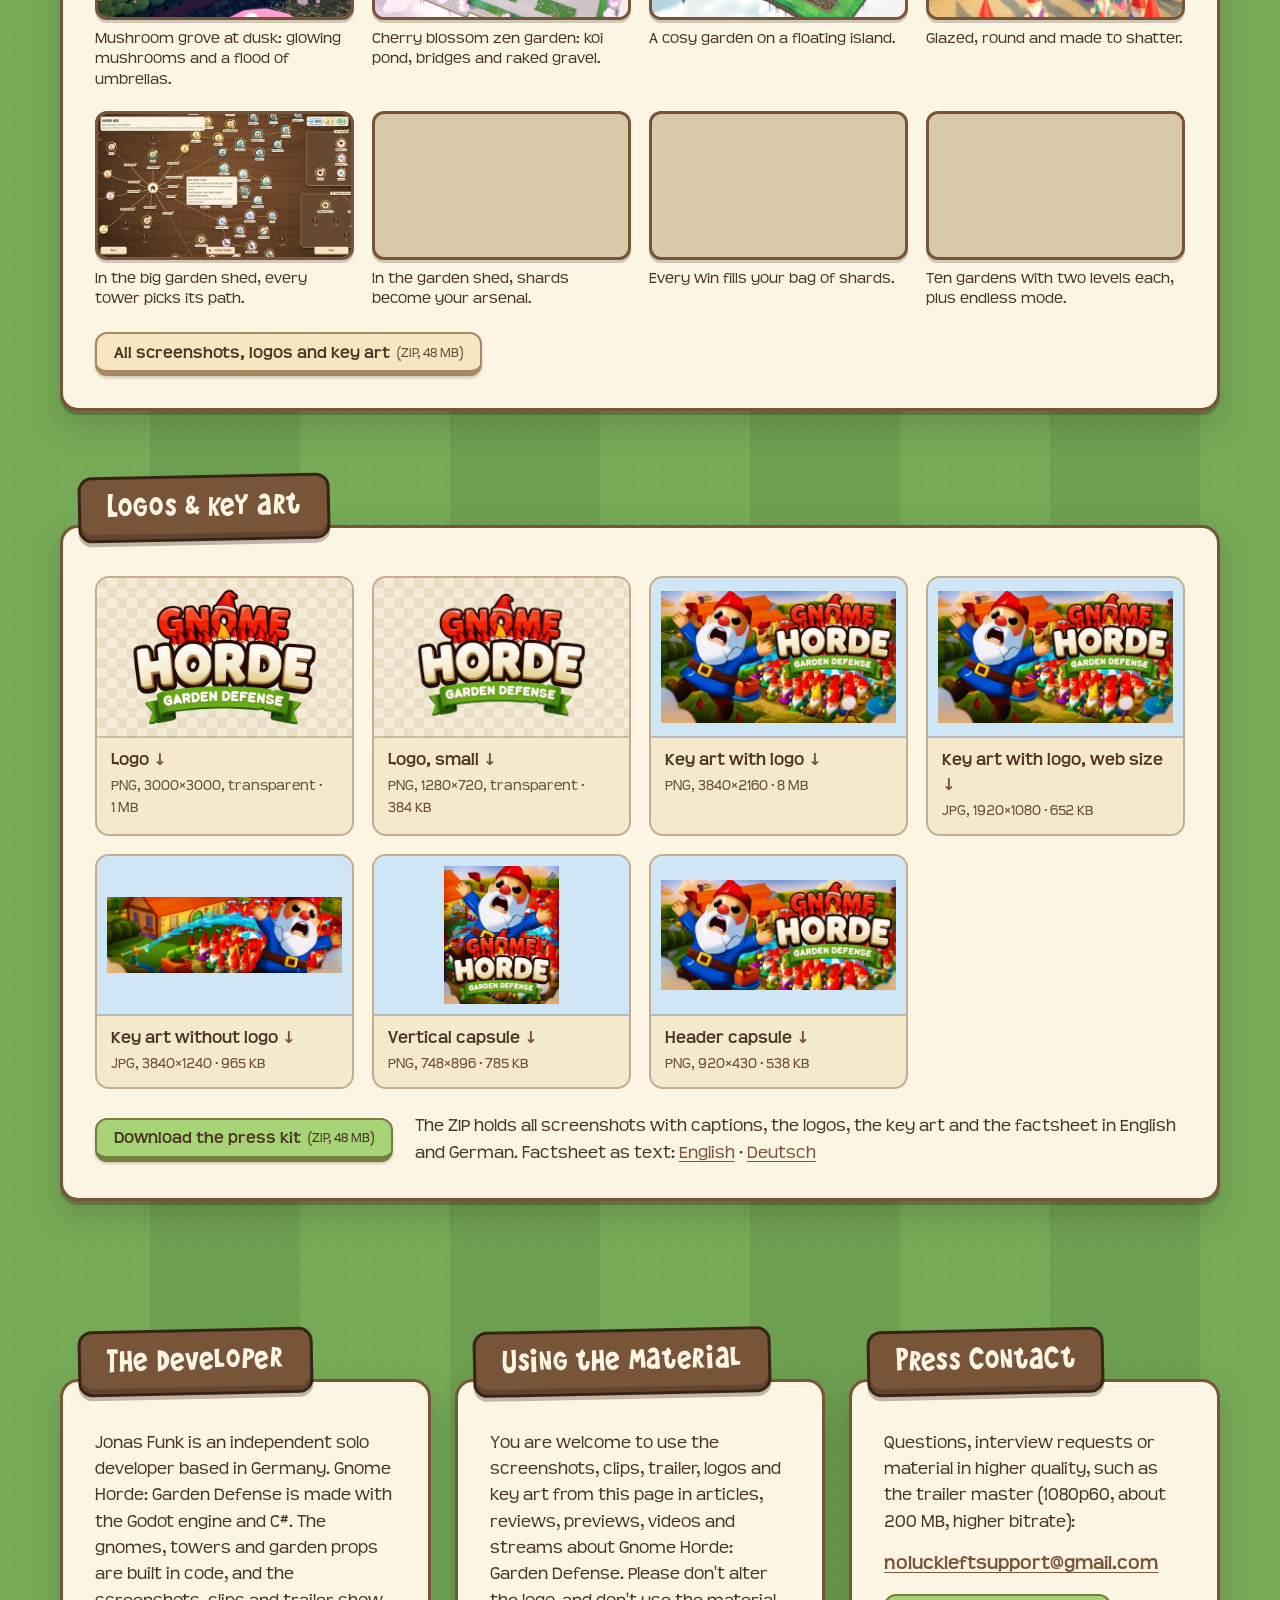
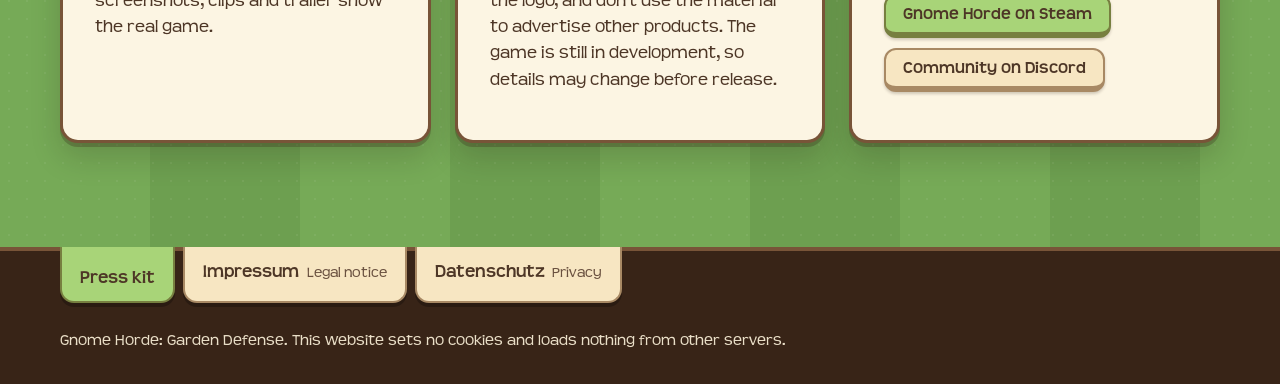
==== commit bfd0e61b: "Press kit: trailer v8" ====
--- a/index.html
+++ b/index.html
@@ -127,8 +127,8 @@
         <a href="media/trailer/gnome_horde_trailer.mp4">gnome_horde_trailer.mp4</a>
       </video>
     </div>
-    <p class="media-note"><span data-l="en" lang="en">60 seconds, 1080p, with sound, real gameplay.</span><span data-l="de" lang="de">60 Sekunden, 1080p, mit Ton, echtes Spielgeschehen.</span>
-      <a href="media/trailer/gnome_horde_trailer.mp4" download><span data-l="en" lang="en">Download MP4</span><span data-l="de" lang="de">MP4 herunterladen</span> (<span data-size-of="media/trailer/gnome_horde_trailer.mp4">38 MB</span>)</a></p>
+    <p class="media-note"><span data-l="en" lang="en">72 seconds, 1080p, with sound, real gameplay.</span><span data-l="de" lang="de">72 Sekunden, 1080p, mit Ton, echtes Spielgeschehen.</span>
+      <a href="media/trailer/gnome_horde_trailer.mp4" download><span data-l="en" lang="en">Download MP4</span><span data-l="de" lang="de">MP4 herunterladen</span> (<span data-size-of="media/trailer/gnome_horde_trailer.mp4">49 MB</span>)</a></p>
   </div>
 </section>
 
@@ -286,8 +286,8 @@
   <section class="section" id="contact" aria-labelledby="h-contact">
     <h2 class="sign" id="h-contact"><span data-l="en" lang="en">Press contact</span><span data-l="de" lang="de">Pressekontakt</span></h2>
     <div class="card prose">
-      <p data-l="en" lang="en">Questions, interview requests or material in higher quality, such as the trailer master (1080p60, about 180 MB, higher bitrate):</p>
-      <p data-l="de" lang="de">Fragen, Interviewanfragen oder Material in höherer Qualität, etwa den Trailer als Master (1080p60, rund 180 MB, höhere Bitrate):</p>
+      <p data-l="en" lang="en">Questions, interview requests or material in higher quality, such as the trailer master (1080p60, about 200 MB, higher bitrate):</p>
+      <p data-l="de" lang="de">Fragen, Interviewanfragen oder Material in höherer Qualität, etwa den Trailer als Master (1080p60, rund 200 MB, höhere Bitrate):</p>
       <p class="contact-mail"><a href="mailto:noluckleftsupport@gmail.com">noluckleftsupport@gmail.com</a></p>
       <p class="actions"><a class="key key-go" href="https://store.steampowered.com/app/5432710/"><span data-l="en" lang="en">Gnome Horde on Steam</span><span data-l="de" lang="de">Gnome Horde auf Steam</span></a>
         <a class="key" href="https://discord.gg/z5Zp9N2Ypt"><span data-l="en" lang="en">Community on Discord</span><span data-l="de" lang="de">Community auf Discord</span></a></p>
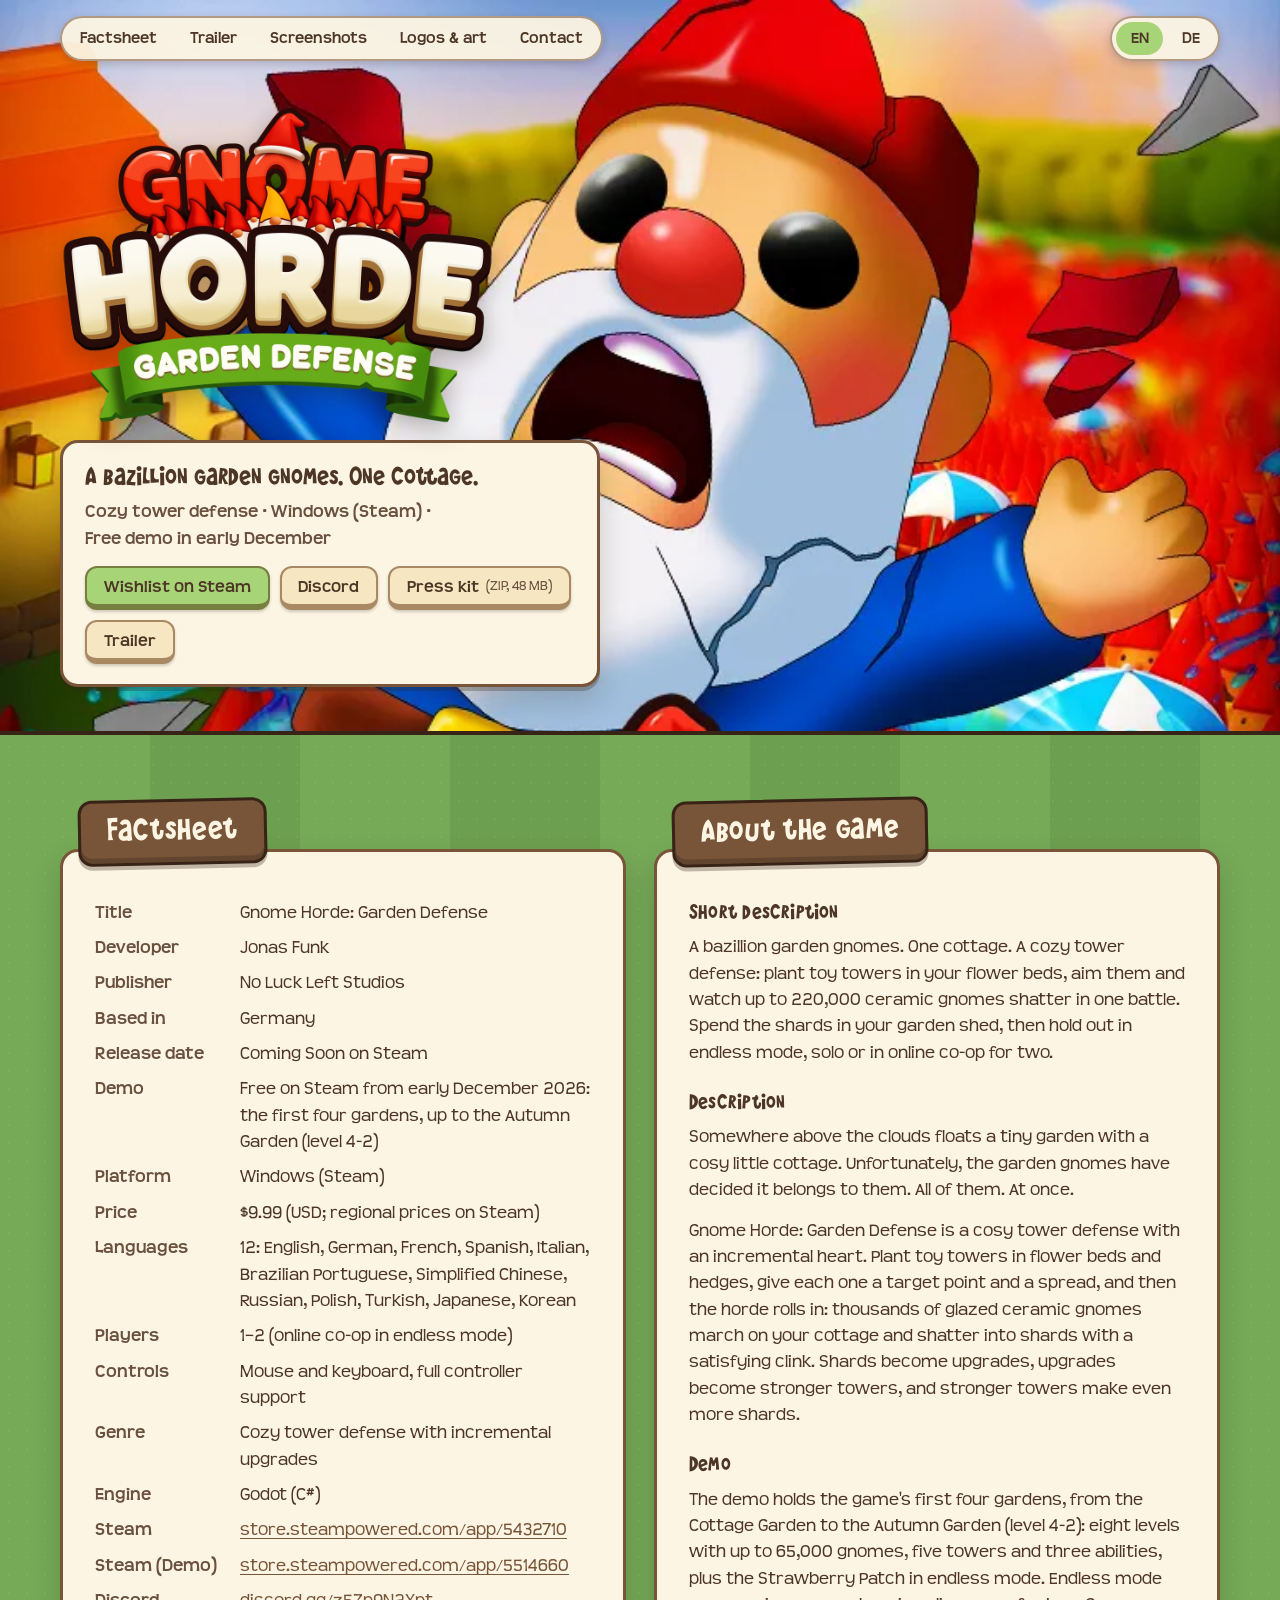
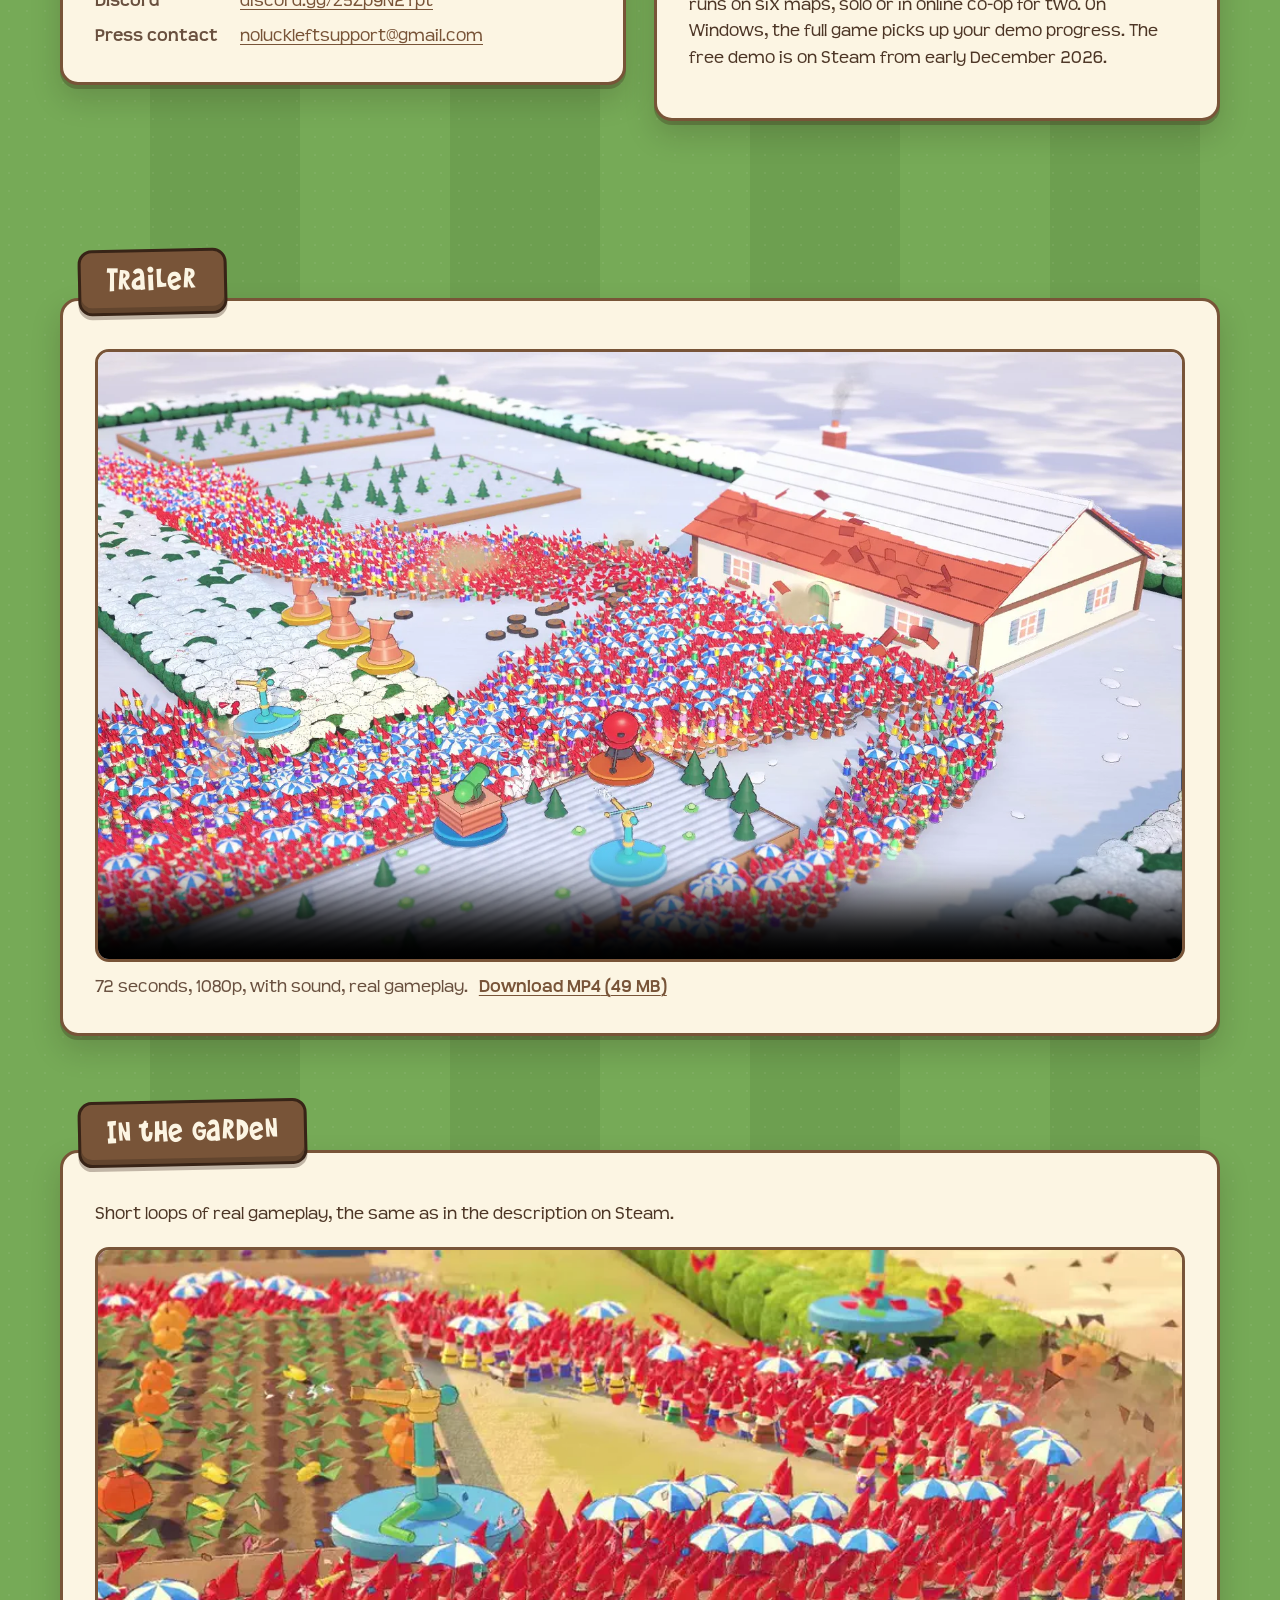
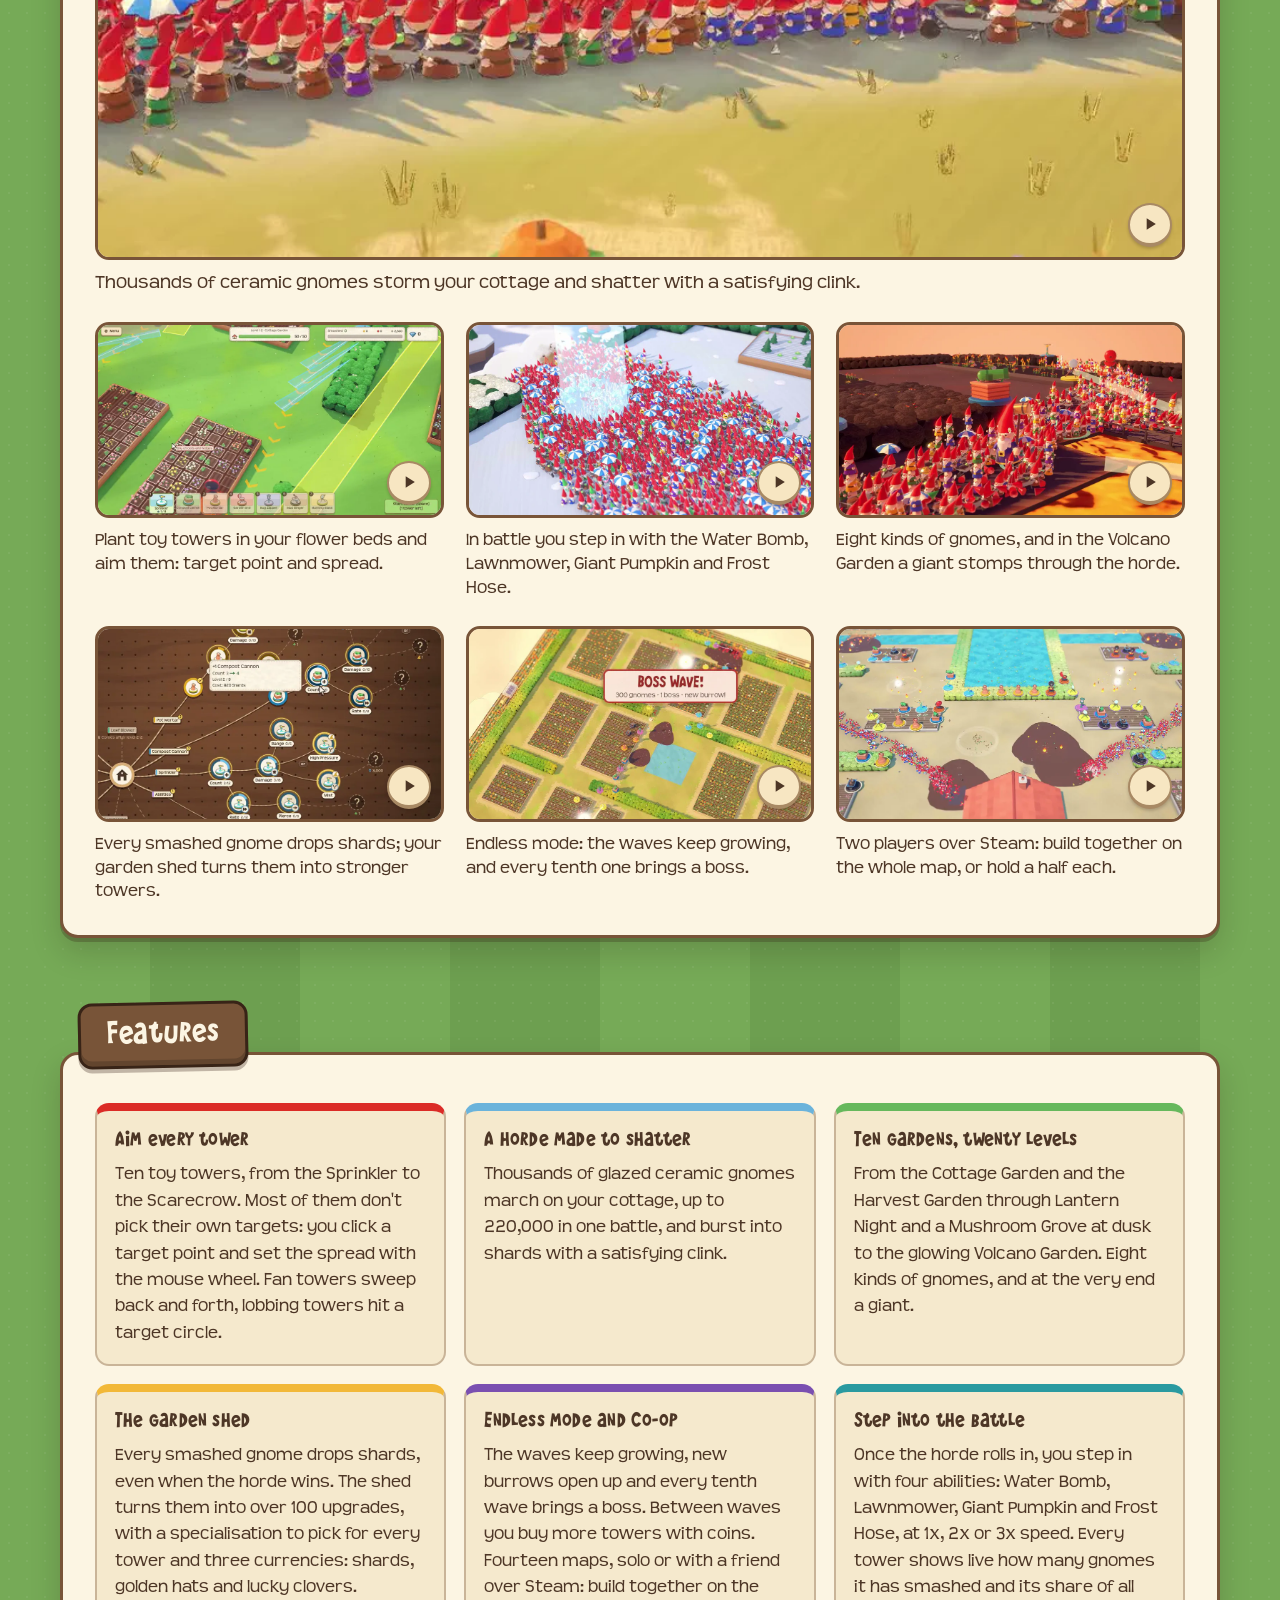
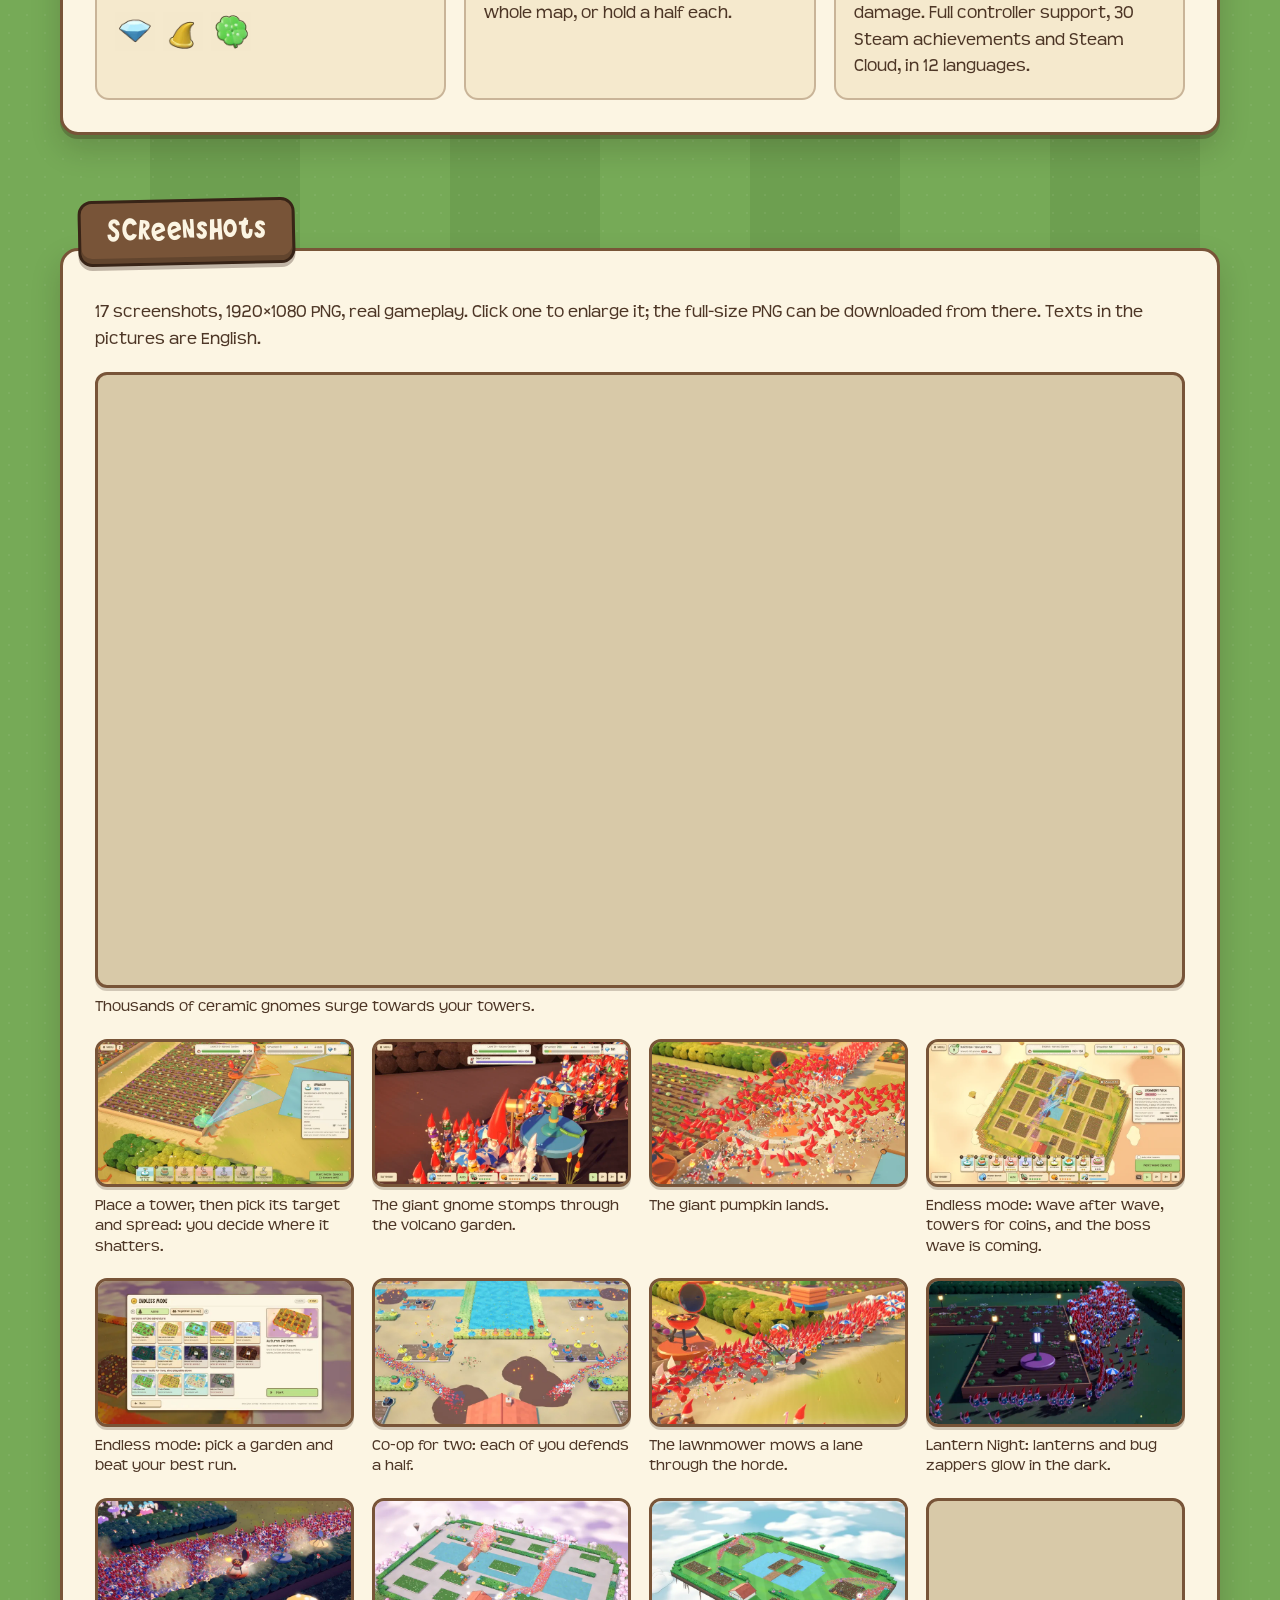
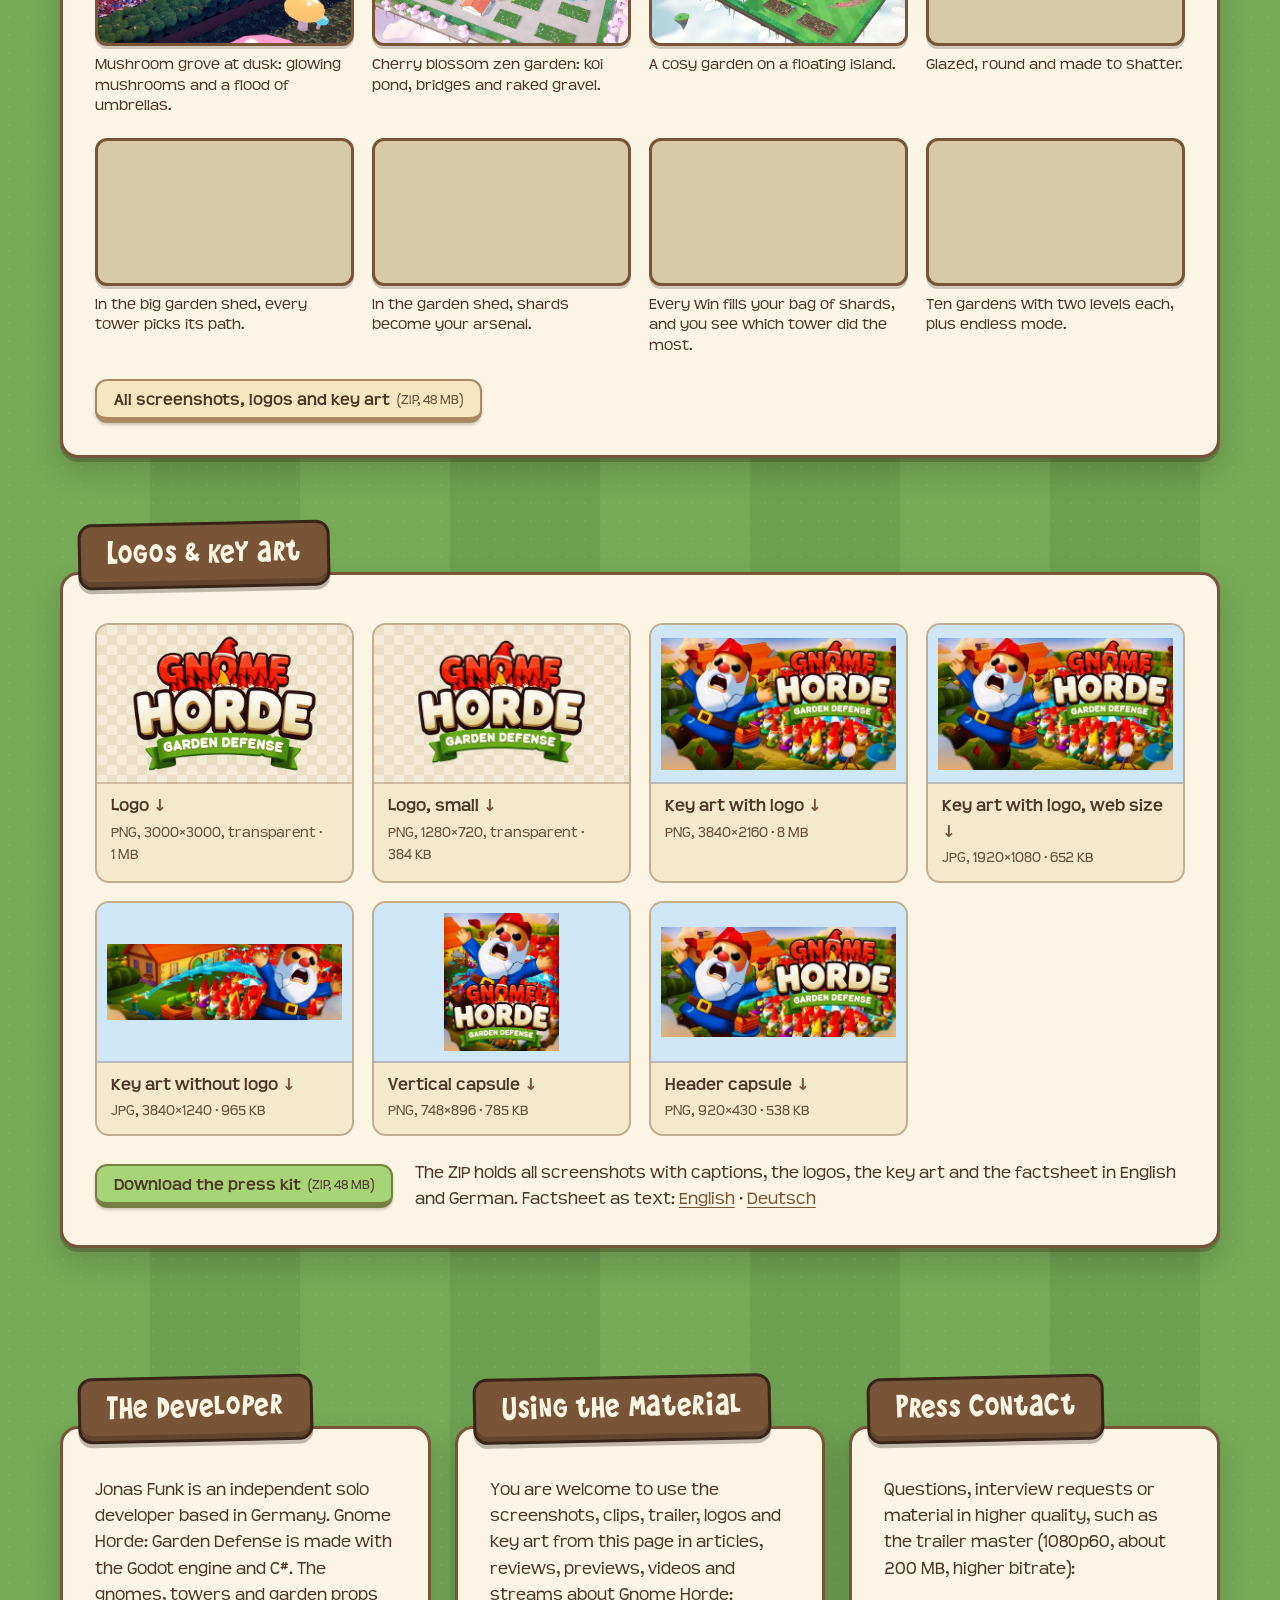
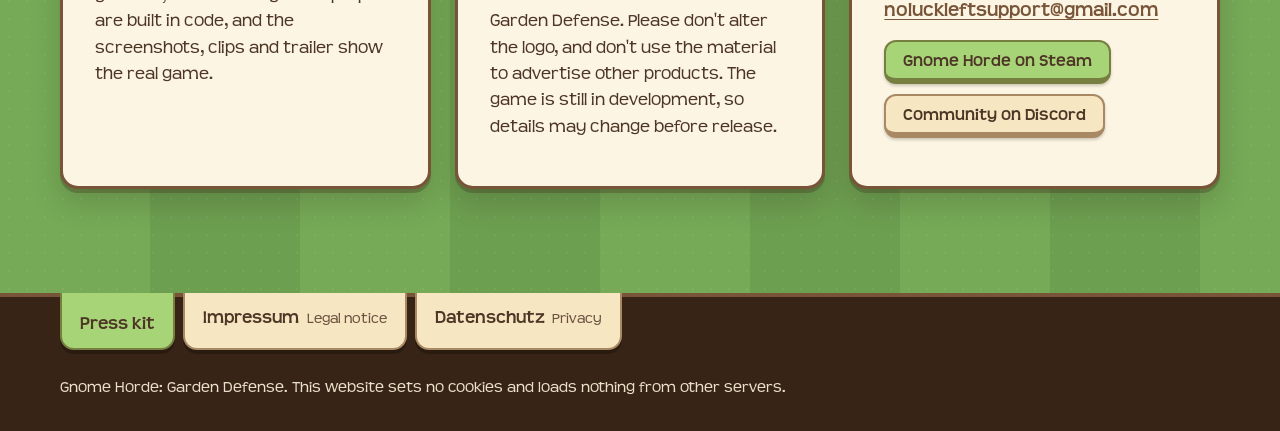
==== commit 67b70285: "Press kit: price, demo month, short description, new shots" ====
--- a/index.html
+++ b/index.html
@@ -4,7 +4,7 @@
 <meta charset="utf-8">
 <meta name="viewport" content="width=device-width, initial-scale=1">
 <title>Gnome Horde: Garden Defense – Press kit</title>
-<meta name="description" content="Press kit for Gnome Horde: Garden Defense, a cozy tower defense with an incremental heart for Windows (Steam), coming soon: factsheet, trailer, screenshots, logos and key art.">
+<meta name="description" content="Press kit for Gnome Horde: Garden Defense, a cozy tower defense with an incremental heart for Windows (Steam), coming soon, free demo from early December 2026: factsheet, trailer, screenshots, logos and key art.">
 <meta name="color-scheme" content="light">
 <meta property="og:title" content="Gnome Horde: Garden Defense – Press kit">
 <meta property="og:description" content="A bazillion garden gnomes. One cottage. Factsheet, trailer, screenshots, logos and key art.">
@@ -43,9 +43,9 @@
     <h1 class="hero-title"><img class="hero-logo" src="assets/img/logo.webp" width="1000" height="740" alt=""><span class="visually-hidden">Gnome Horde: Garden Defense</span></h1>
     <div class="card hero-card">
       <p class="tagline"><span data-l="en" lang="en">A bazillion garden gnomes. One cottage.</span><span data-l="de" lang="de">Eine Bazillion Gartenzwerge. Ein Häuschen.</span></p>
-      <p class="hero-meta"><span data-l="en" lang="en">Cozy tower defense · Windows (Steam) · <span class="nb">Coming Soon</span></span><span data-l="de" lang="de">Gemütliches Tower-Defense · Windows (Steam) · <span class="nb">Coming Soon</span></span></p>
+      <p class="hero-meta"><span data-l="en" lang="en">Cozy tower defense · Windows (Steam) · <span class="nb">Free demo in early December</span></span><span data-l="de" lang="de">Gemütliches Tower-Defense · Windows (Steam) · <span class="nb">Kostenlose Demo</span> <span class="nb">Anfang Dezember</span></span></p>
       <div class="actions">
-        <a class="key key-go" href="https://store.steampowered.com/app/5432710/"><span data-l="en" lang="en">Wishlist on Steam</span><span data-l="de" lang="de">Auf die Steam-Wunschliste</span></a>
+        <a class="key key-go" href="https://store.steampowered.com/app/5432710/?utm_source=presse&amp;utm_medium=presskit&amp;utm_campaign=presskit"><span data-l="en" lang="en">Wishlist on Steam</span><span data-l="de" lang="de">Auf die Steam-Wunschliste</span></a>
         <a class="key" href="https://discord.gg/z5Zp9N2Ypt">Discord</a>
         <a class="key" href="press/gnome_horde_presskit.zip" download><span data-l="en" lang="en">Press kit</span><span data-l="de" lang="de">Presskit</span> <small>(ZIP, <span data-size-of="press/gnome_horde_presskit.zip">48 MB</span>)</small></a>
         <a class="key" href="#trailer">Trailer</a>
@@ -72,11 +72,11 @@
         <dt><span data-l="en" lang="en">Release date</span><span data-l="de" lang="de">Erscheint</span></dt>
         <dd><span data-l="en" lang="en">Coming Soon on Steam</span><span data-l="de" lang="de">Coming Soon auf Steam</span></dd>
         <dt>Demo</dt>
-        <dd><span data-l="en" lang="en">Coming Soon on Steam: the first four gardens, up to the Autumn Garden (<span class="nb">level 4-2</span>)</span><span data-l="de" lang="de">Coming Soon auf Steam: die ersten vier Gärten, bis zum Herbstgarten (<span class="nb">Level 4-2</span>)</span></dd>
+        <dd><span data-l="en" lang="en">Free on Steam from early December 2026: the first four gardens, up to the Autumn Garden (<span class="nb">level 4-2</span>)</span><span data-l="de" lang="de">Kostenlos auf Steam ab Anfang Dezember 2026: die ersten vier Gärten, bis zum Herbstgarten (<span class="nb">Level 4-2</span>)</span></dd>
         <dt><span data-l="en" lang="en">Platform</span><span data-l="de" lang="de">Plattform</span></dt>
         <dd>Windows (Steam)</dd>
         <dt><span data-l="en" lang="en">Price</span><span data-l="de" lang="de">Preis</span></dt>
-        <dd><span data-l="en" lang="en">TBA</span><span data-l="de" lang="de">Wird noch bekannt gegeben</span></dd>
+        <dd><span data-l="en" lang="en">$9.99 (USD; regional prices on Steam)</span><span data-l="de" lang="de">9,99 US-Dollar (regionale Preise auf Steam)</span></dd>
         <dt><span data-l="en" lang="en">Languages</span><span data-l="de" lang="de">Sprachen</span></dt>
         <dd><span data-l="en" lang="en">12: English, German, French, Spanish, Italian, Brazilian Portuguese, Simplified Chinese, Russian, Polish, Turkish, Japanese, Korean</span><span data-l="de" lang="de">12: Deutsch, Englisch, Französisch, Spanisch, Italienisch, Portugiesisch (Brasilien), vereinfachtes Chinesisch, Russisch, Polnisch, Türkisch, Japanisch, Koreanisch</span></dd>
         <dt><span data-l="en" lang="en">Players</span><span data-l="de" lang="de">Spieler</span></dt>
@@ -88,9 +88,9 @@
         <dt>Engine</dt>
         <dd>Godot (C#)</dd>
         <dt>Steam</dt>
-        <dd><a href="https://store.steampowered.com/app/5432710/">store.steampowered.com/<wbr>app/5432710</a></dd>
+        <dd><a href="https://store.steampowered.com/app/5432710/?utm_source=presse&amp;utm_medium=presskit&amp;utm_campaign=presskit">store.steampowered.com/<wbr>app/5432710</a></dd>
         <dt>Steam (Demo)</dt>
-        <dd><a href="https://store.steampowered.com/app/5514660/">store.steampowered.com/<wbr>app/5514660</a></dd>
+        <dd><a href="https://store.steampowered.com/app/5514660/?utm_source=presse&amp;utm_medium=presskit&amp;utm_campaign=presskit">store.steampowered.com/<wbr>app/5514660</a></dd>
         <dt>Discord</dt>
         <dd><a href="https://discord.gg/z5Zp9N2Ypt">discord.gg/<wbr>z5Zp9N2Ypt</a></dd>
         <dt><span data-l="en" lang="en">Press contact</span><span data-l="de" lang="de">Pressekontakt</span></dt>
@@ -103,16 +103,16 @@
     <h2 class="sign" id="h-about"><span data-l="en" lang="en">About the game</span><span data-l="de" lang="de">Über das Spiel</span></h2>
     <div class="card prose">
       <h3><span data-l="en" lang="en">Short description</span><span data-l="de" lang="de">Kurzbeschreibung</span></h3>
-      <p data-l="en" lang="en">A bazillion garden gnomes. One cottage. Plant sprinklers, compost cannons and pot mortars in your flower beds, give them a target and watch thousands of ceramic gnomes shatter with a satisfying clink. Spend the shards in your garden shed, alone or in co-op with a friend.</p>
-      <p data-l="de" lang="de">Eine Bazillion Gartenzwerge. Ein Häuschen. Stell Rasensprenger, Kompostkanonen und Topf-Mörser in deine Beete, gib ihnen ein Ziel und sieh zu, wie Tausende Keramikzwerge klirrend zerspringen. Bau mit den Scherben deinen Gartenschuppen aus, allein oder im Koop mit einem Freund.</p>
+      <p data-l="en" lang="en">A bazillion garden gnomes. One cottage. A cozy tower defense: plant toy towers in your flower beds, aim them and watch up to 220,000 ceramic gnomes shatter in one battle. Spend the shards in your garden shed, then hold out in endless mode, solo or in online co-op for two.</p>
+      <p data-l="de" lang="de">Eine Bazillion Gartenzwerge. Ein Häuschen. Gemütliches Tower-Defense: Stell Spielzeug-Türme in deine Beete, richte sie aus und zerdeppere bis zu 220.000 Keramikzwerge in einer Schlacht. Bau mit den Scherben deinen Schuppen aus und halte im Endlos-Modus durch, allein oder online zu zweit.</p>
       <h3><span data-l="en" lang="en">Description</span><span data-l="de" lang="de">Beschreibung</span></h3>
       <p data-l="en" lang="en">Somewhere above the clouds floats a tiny garden with a cosy little cottage. Unfortunately, the garden gnomes have decided it belongs to them. All of them. At once.</p>
       <p data-l="de" lang="de">Irgendwo über den Wolken schwebt ein kleiner Garten mit einem gemütlichen Häuschen. Leider haben die Gartenzwerge beschlossen, dass es ihnen gehört. Allen. Gleichzeitig.</p>
       <p data-l="en" lang="en">Gnome Horde: Garden Defense is a cosy tower defense with an incremental heart. Plant toy towers in flower beds and hedges, give each one a target point and a spread, and then the horde rolls in: thousands of glazed ceramic gnomes march on your cottage and shatter into shards with a satisfying clink. Shards become upgrades, upgrades become stronger towers, and stronger towers make even more shards.</p>
       <p data-l="de" lang="de">Gnome Horde: Garden Defense ist ein gemütliches Tower-Defense mit Incremental-Herz. Du stellst Spielzeug-Türme in Beete und Hecken, gibst ihnen einen Zielpunkt und eine Streuung, und dann rollt die Horde an: Tausende glasierte Keramikzwerge marschieren auf dein Häuschen zu und zerspringen klirrend in Scherben. Aus Scherben werden Upgrades, aus Upgrades stärkere Türme und aus stärkeren Türmen noch mehr Scherben.</p>
       <h3>Demo</h3>
-      <p data-l="en" lang="en">The demo holds the game's first four gardens, from the Cottage Garden to the Autumn Garden (<span class="nb">level 4-2</span>): eight levels with up to 65,000 gnomes, five towers and three abilities, plus the Strawberry Patch in endless mode. Endless mode runs on six maps, solo or in online co-op for two. On Windows, the full game picks up your demo progress. The demo is coming soon to Steam.</p>
-      <p data-l="de" lang="de">Die Demo enthält die ersten vier Gärten des Spiels, vom Garten am Häuschen bis zum Herbstgarten (<span class="nb">Level 4-2</span>): acht Level mit bis zu 65.000 Zwergen, fünf Türme und drei Fähigkeiten, im Endlos-Modus dazu das Erdbeerbeet. Den Endlos-Modus gibt es auf sechs Karten, allein oder im Online-Koop zu zweit. Unter Windows übernimmt die Vollversion deinen Demo-Fortschritt. Die Demo kommt bald auf Steam.</p>
+      <p data-l="en" lang="en">The demo holds the game's first four gardens, from the Cottage Garden to the Autumn Garden (<span class="nb">level 4-2</span>): eight levels with up to 65,000 gnomes, five towers and three abilities, plus the Strawberry Patch in endless mode. Endless mode runs on six maps, solo or in online co-op for two. On Windows, the full game picks up your demo progress. The free demo is on Steam from early December 2026.</p>
+      <p data-l="de" lang="de">Die Demo enthält die ersten vier Gärten des Spiels, vom Garten am Häuschen bis zum Herbstgarten (<span class="nb">Level 4-2</span>): acht Level mit bis zu 65.000 Zwergen, fünf Türme und drei Fähigkeiten, im Endlos-Modus dazu das Erdbeerbeet. Den Endlos-Modus gibt es auf sechs Karten, allein oder im Online-Koop zu zweit. Unter Windows übernimmt die Vollversion deinen Demo-Fortschritt. Die kostenlose Demo gibt es ab Anfang Dezember 2026 auf Steam.</p>
     </div>
   </section>
 </div>
@@ -187,8 +187,8 @@
       </li>
       <li class="feature f-blue">
         <h3><span data-l="en" lang="en">A horde made to shatter</span><span data-l="de" lang="de">Eine Horde zum Zerdeppern</span></h3>
-        <p data-l="en" lang="en">Thousands of glazed ceramic gnomes march on your cottage, more than 100,000 in the biggest battles, and burst into shards with a satisfying clink.</p>
-        <p data-l="de" lang="de">Tausende glasierte Keramikzwerge marschieren auf dein Häuschen zu, in den größten Schlachten über 100.000, und zerspringen klirrend in Scherben.</p>
+        <p data-l="en" lang="en">Thousands of glazed ceramic gnomes march on your cottage, up to 220,000 in one battle, and burst into shards with a satisfying clink.</p>
+        <p data-l="de" lang="de">Tausende glasierte Keramikzwerge marschieren auf dein Häuschen zu, bis zu 220.000 in einer Schlacht, und zerspringen klirrend in Scherben.</p>
       </li>
       <li class="feature f-green">
         <h3><span data-l="en" lang="en">Ten gardens, twenty levels</span><span data-l="de" lang="de">Zehn Gärten, zwanzig Level</span></h3>
@@ -231,13 +231,13 @@
 <li class="shot"><figure><a class="shot-link" href="media/screenshots/gnome_horde_04_mower.png" data-view="media/screenshots/view/04_mower.webp" data-size="2 MB"><img src="media/screenshots/thumb/04_mower.webp" width="720" height="405" loading="lazy" decoding="async" alt="The lawnmower mows a lane through a horde of gnomes with umbrellas in the Harvest Garden." data-alt-de="Der Rasenmäher mäht eine Schneise durch eine Horde mit Schirmzwergen im Erntegarten."></a><figcaption><span data-l="en" lang="en">The lawnmower mows a lane through the horde.</span><span data-l="de" lang="de">Der Rasenmäher mäht eine Schneise durch die Horde.</span></figcaption></figure></li>
 <li class="shot"><figure><a class="shot-link" href="media/screenshots/gnome_horde_07_lantern.png" data-view="media/screenshots/view/07_lantern.webp" data-size="2 MB"><img src="media/screenshots/thumb/07_lantern.webp" width="720" height="405" loading="lazy" decoding="async" alt="Lantern Night: a bug zapper glows between lantern posts as the horde passes, with fireflies." data-alt-de="Lichterfest: Eine Insektenlampe leuchtet zwischen Laternenpfählen, die Horde zieht vorbei, Glühwürmchen."></a><figcaption><span data-l="en" lang="en">Lantern Night: lanterns and bug zappers glow in the dark.</span><span data-l="de" lang="de">Lichterfest: Nachts leuchten Laternen und Insektenlampen.</span></figcaption></figure></li>
 <li class="shot"><figure><a class="shot-link" href="media/screenshots/gnome_horde_14_grove.png" data-view="media/screenshots/view/14_grove.webp" data-size="3 MB"><img src="media/screenshots/thumb/14_grove.webp" width="720" height="405" loading="lazy" decoding="async" alt="Mushroom Grove at dusk: a horde with many umbrellas streams past a grill, a sprinkler and a burning glass, glowing giant mushrooms in front." data-alt-de="Pilzwald in der Dämmerung: Eine Horde mit vielen Schirmen strömt an Grill, Rasensprenger und Brennglas vorbei, vorn leuchtende Riesenpilze."></a><figcaption><span data-l="en" lang="en">Mushroom grove at dusk: glowing mushrooms and a flood of umbrellas.</span><span data-l="de" lang="de">Pilzwald in der Dämmerung: leuchtende Pilze und eine Flut aus Schirmen.</span></figcaption></figure></li>
-<li class="shot"><figure><a class="shot-link" href="media/screenshots/gnome_horde_15_zen.png" data-view="media/screenshots/view/15_zen.webp" data-size="2 MB"><img src="media/screenshots/thumb/15_zen.webp" width="720" height="405" loading="lazy" decoding="async" alt="Cherry Blossom Zen Garden from above: raked gravel, cherry trees, a koi pond with two bridges and two streams of gnomes." data-alt-de="Kirschblüten-Zengarten von oben: geharkter Kies, Kirschbäume, ein Koi-Teich mit zwei Brücken und zwei Ströme der Horde."></a><figcaption><span data-l="en" lang="en">Cherry blossom zen garden: koi pond, bridges and raked gravel.</span><span data-l="de" lang="de">Kirschblüten-Zengarten: Koi-Teich, Brücken und geharkter Kies.</span></figcaption></figure></li>
+<li class="shot"><figure><a class="shot-link" href="media/screenshots/gnome_horde_15_zen.png" data-view="media/screenshots/view/15_zen.webp" data-size="2 MB"><img src="media/screenshots/thumb/15_zen.webp" width="720" height="405" loading="lazy" decoding="async" alt="Cherry Blossom Zen Garden from above: raked gravel, cherry trees, a koi pond with two bridges and two streams of gnomes." data-alt-de="Kirschblüten-Zengarten von oben: geharkter Kies, Kirschbäume, ein Koi-Teich mit zwei Brücken und zwei Strömen der Horde."></a><figcaption><span data-l="en" lang="en">Cherry blossom zen garden: koi pond, bridges and raked gravel.</span><span data-l="de" lang="de">Kirschblüten-Zengarten: Koi-Teich, Brücken und geharkter Kies.</span></figcaption></figure></li>
 <li class="shot"><figure><a class="shot-link" href="media/screenshots/gnome_horde_06_island.png" data-view="media/screenshots/view/06_island.webp" data-size="2 MB"><img src="media/screenshots/thumb/06_island.webp" width="720" height="405" loading="lazy" decoding="async" alt="The Pond Garden from above: a floating island over a sea of clouds, the horde arrives in two streams." data-alt-de="Der Teichgarten von oben: eine schwebende Insel über einem Wolkenmeer, die Horde kommt in zwei Strömen."></a><figcaption><span data-l="en" lang="en">A cosy garden on a floating island.</span><span data-l="de" lang="de">Ein gemütlicher Garten auf einer schwebenden Insel.</span></figcaption></figure></li>
 <li class="shot"><figure><a class="shot-link" href="media/screenshots/gnome_horde_08_closeup.png" data-view="media/screenshots/view/08_closeup.webp" data-size="2 MB"><img src="media/screenshots/thumb/08_closeup.webp" width="720" height="405" loading="lazy" decoding="async" alt="Close-up of glazed ceramic gnomes: a golden gnome, wheelbarrow gnomes, flamingo riders and umbrella gnomes." data-alt-de="Glasierte Keramikzwerge von nahem: ein Goldzwerg, Schubkarren-Zwerge, Flamingo-Reiter und Schirmzwerge."></a><figcaption><span data-l="en" lang="en">Glazed, round and made to shatter.</span><span data-l="de" lang="de">Glasiert, kugelrund und zum Zerspringen.</span></figcaption></figure></li>
 <li class="shot"><figure><a class="shot-link" href="media/screenshots/gnome_horde_16_shed_forks.png" data-view="media/screenshots/view/16_shed_forks.webp" data-size="1 MB"><img src="media/screenshots/thumb/16_shed_forks.webp" width="720" height="405" loading="lazy" decoding="async" alt="The big garden shed as a tree: the sprinkler&#x27;s branch with a fork between two specialisations and a tooltip with the switch price." data-alt-de="Der große Gartenschuppen als Baum: der Ast des Rasensprengers mit einer Gabelung zwischen zwei Spezialisierungen und einem Tooltip mit dem Wechselpreis."></a><figcaption><span data-l="en" lang="en">In the big garden shed, every tower picks its path.</span><span data-l="de" lang="de">Im großen Gartenschuppen wählt jeder Turm seinen Weg.</span></figcaption></figure></li>
 <li class="shot"><figure><a class="shot-link" href="media/screenshots/gnome_horde_05_shed.png" data-view="media/screenshots/view/05_shed.webp" data-size="1 MB"><img src="media/screenshots/thumb/05_shed.webp" width="720" height="405" loading="lazy" decoding="async" alt="The garden shed as a tree, as it opens: branches of several towers and abilities, an upgrade tooltip and two boards for the cottage and for endless and co-op." data-alt-de="Der Gartenschuppen als Baum beim Öffnen: Äste mehrerer Türme und Fähigkeiten, ein Upgrade-Tooltip und zwei Bretter für das Häuschen sowie für Endlos und Koop."></a><figcaption><span data-l="en" lang="en">In the garden shed, shards become your arsenal.</span><span data-l="de" lang="de">Im Gartenschuppen wird aus Scherben dein Arsenal.</span></figcaption></figure></li>
-<li class="shot"><figure><a class="shot-link" href="media/screenshots/gnome_horde_09_result.png" data-view="media/screenshots/view/09_result.webp" data-size="1 MB"><img src="media/screenshots/thumb/09_result.webp" width="720" height="405" loading="lazy" decoding="async" alt="Results screen of a won level, the numbers counting up." data-alt-de="Ergebnisbildschirm eines gewonnenen Levels, die Zahlen zählen hoch."></a><figcaption><span data-l="en" lang="en">Every win fills your bag of shards.</span><span data-l="de" lang="de">Jeder Sieg füllt den Scherbenbeutel.</span></figcaption></figure></li>
-<li class="shot"><figure><a class="shot-link" href="media/screenshots/gnome_horde_10_hub.png" data-view="media/screenshots/view/10_hub.webp" data-size="2 MB"><img src="media/screenshots/thumb/10_hub.webp" width="720" height="405" loading="lazy" decoding="async" alt="The garden map: logo, currencies, the level card of 2-2, the Endless mode button and ten gardens with two levels each." data-alt-de="Der Gartenplan: Logo, Währungen, die Levelkarte von 2-2, die Taste „Endlos-Modus“ und zehn Gärten mit je zwei Leveln."></a><figcaption><span data-l="en" lang="en">Ten gardens with two levels each, plus endless mode.</span><span data-l="de" lang="de">Zehn Gärten mit je zwei Leveln und dazu der Endlos-Modus.</span></figcaption></figure></li>
+<li class="shot"><figure><a class="shot-link" href="media/screenshots/gnome_horde_09_result.png" data-view="media/screenshots/view/09_result.webp" data-size="1 MB"><img src="media/screenshots/thumb/09_result.webp" width="720" height="405" loading="lazy" decoding="async" alt="Results screen after winning level 1-2: 2,499 gnomes smashed, shards, a golden hat and the next level, next to the Damage by weapon card that ranks every tower and ability." data-alt-de="Ergebnis nach dem Sieg in Level 1-2: 2.499 Zwerge zerdeppert, Scherben, eine Goldmütze und das nächste Level, daneben die Karte „Schaden nach Waffe“ mit jedem Turm und jeder Fähigkeit."></a><figcaption><span data-l="en" lang="en">Every win fills your bag of shards, and you see which tower did the most.</span><span data-l="de" lang="de">Jeder Sieg füllt den Scherbenbeutel, und du siehst, welcher Turm am meisten geschafft hat.</span></figcaption></figure></li>
+<li class="shot"><figure><a class="shot-link" href="media/screenshots/gnome_horde_10_hub.png" data-view="media/screenshots/view/10_hub.webp" data-size="2 MB"><img src="media/screenshots/thumb/10_hub.webp" width="720" height="405" loading="lazy" decoding="async" alt="The garden map in the main menu: logo, currencies, the level card of 2-2 and ten gardens, each row with a small picture of its garden and two level buttons." data-alt-de="Der Gartenplan im Hauptmenü: Logo, Währungen, die Levelkarte von 2-2 und zehn Gärten, jede Zeile mit einem kleinen Bild ihres Gartens und zwei Levelknöpfen."></a><figcaption><span data-l="en" lang="en">Ten gardens with two levels each, plus endless mode.</span><span data-l="de" lang="de">Zehn Gärten mit je zwei Leveln und dazu der Endlos-Modus.</span></figcaption></figure></li>
 </ul>
 <!-- /build:gallery -->
     <p class="after"><a class="key" href="press/gnome_horde_presskit.zip" download><span data-l="en" lang="en">All screenshots, logos and key art</span><span data-l="de" lang="de">Alle Screenshots, Logos und Key Art</span> <small>(ZIP, <span data-size-of="press/gnome_horde_presskit.zip">48 MB</span>)</small></a></p>
@@ -289,7 +289,7 @@
       <p data-l="en" lang="en">Questions, interview requests or material in higher quality, such as the trailer master (1080p60, about 200 MB, higher bitrate):</p>
       <p data-l="de" lang="de">Fragen, Interviewanfragen oder Material in höherer Qualität, etwa den Trailer als Master (1080p60, rund 200 MB, höhere Bitrate):</p>
       <p class="contact-mail"><a href="mailto:noluckleftsupport@gmail.com">noluckleftsupport@gmail.com</a></p>
-      <p class="actions"><a class="key key-go" href="https://store.steampowered.com/app/5432710/"><span data-l="en" lang="en">Gnome Horde on Steam</span><span data-l="de" lang="de">Gnome Horde auf Steam</span></a>
+      <p class="actions"><a class="key key-go" href="https://store.steampowered.com/app/5432710/?utm_source=presse&amp;utm_medium=presskit&amp;utm_campaign=presskit"><span data-l="en" lang="en">Gnome Horde on Steam</span><span data-l="de" lang="de">Gnome Horde auf Steam</span></a>
         <a class="key" href="https://discord.gg/z5Zp9N2Ypt"><span data-l="en" lang="en">Community on Discord</span><span data-l="de" lang="de">Community auf Discord</span></a></p>
     </div>
   </section>
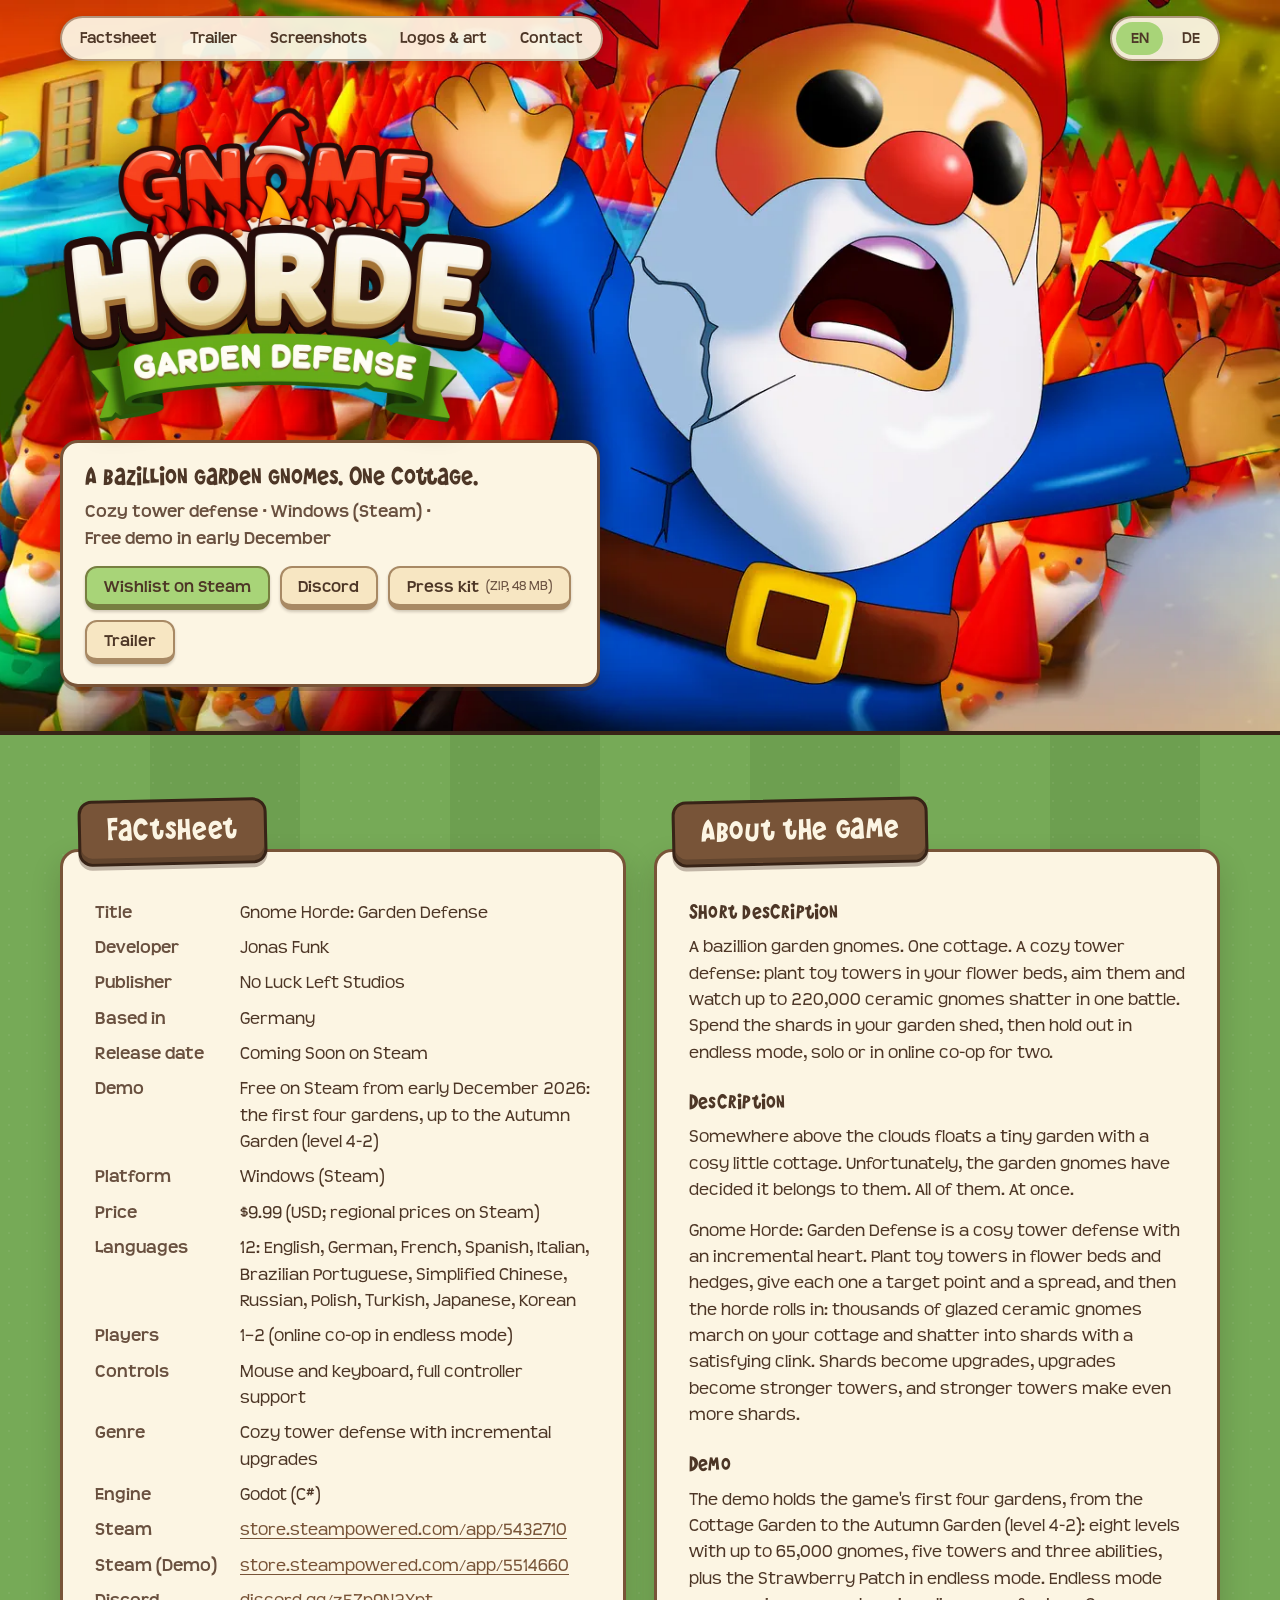
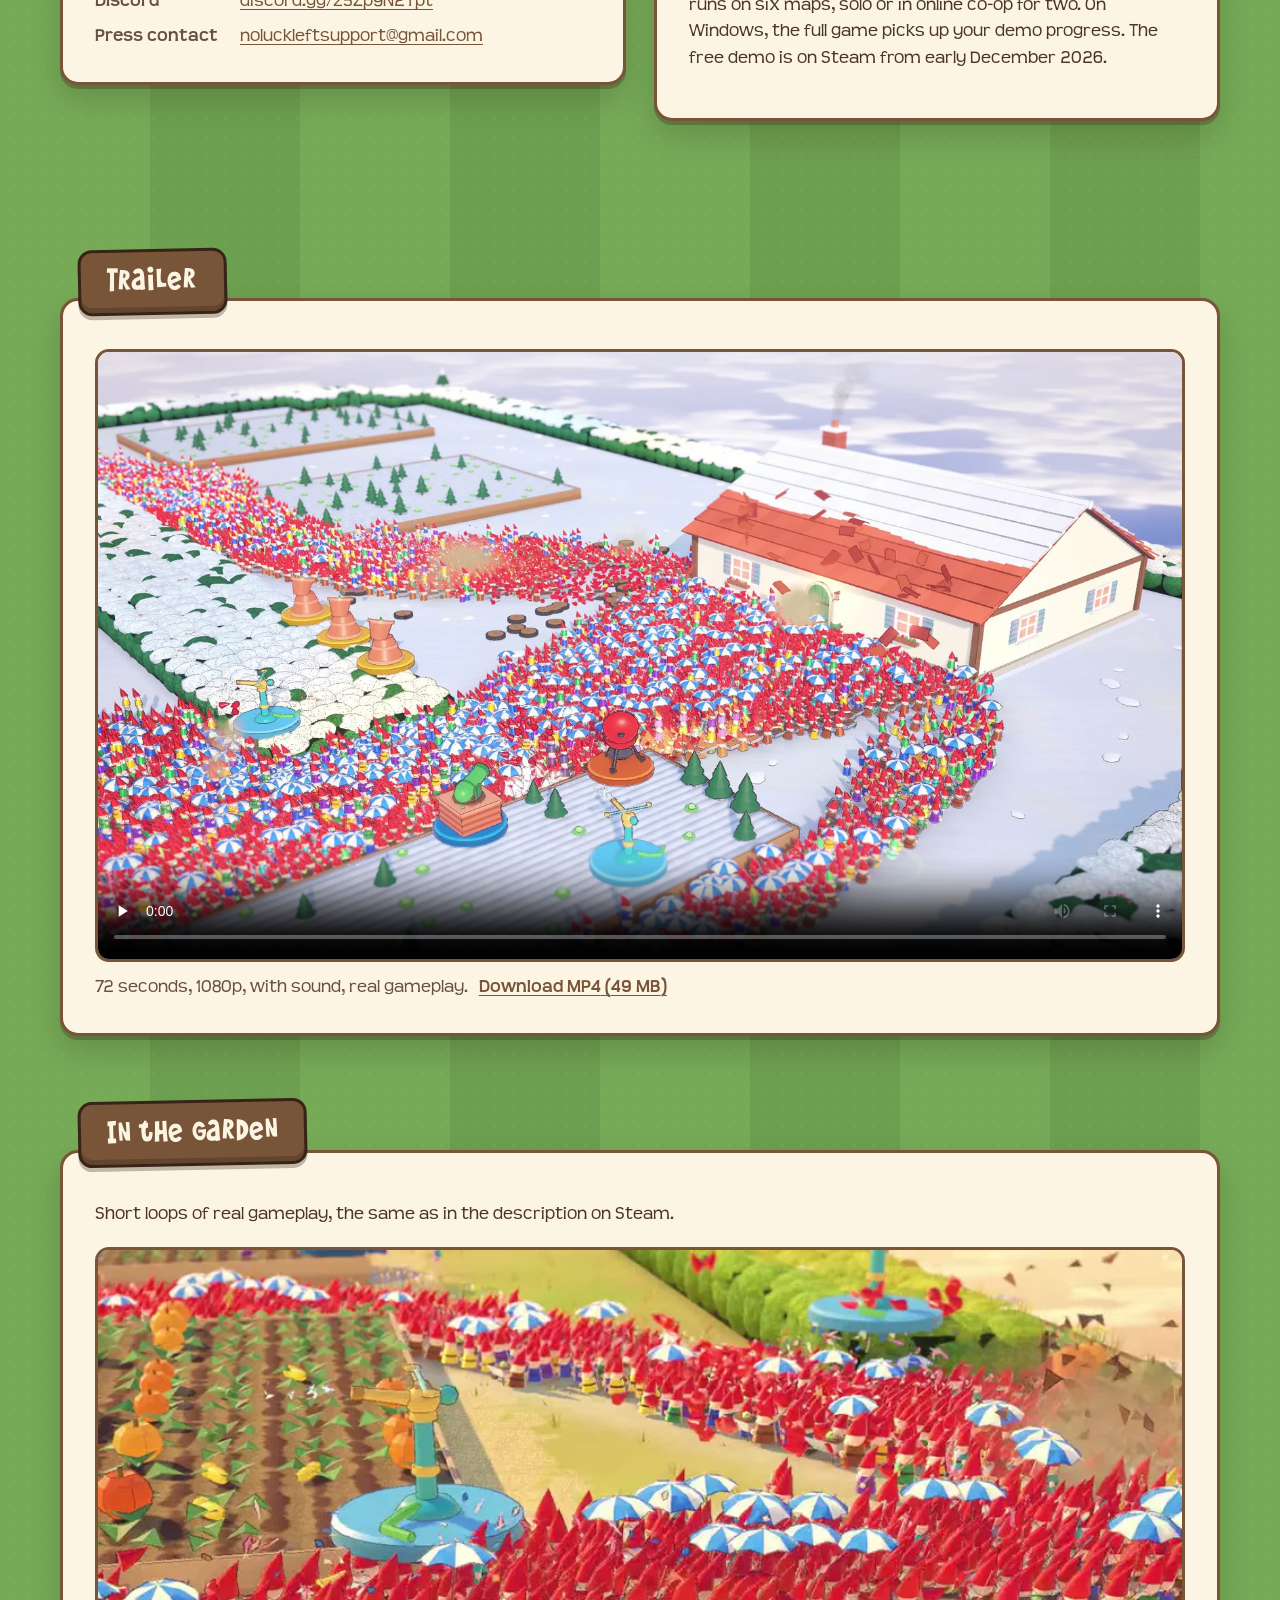
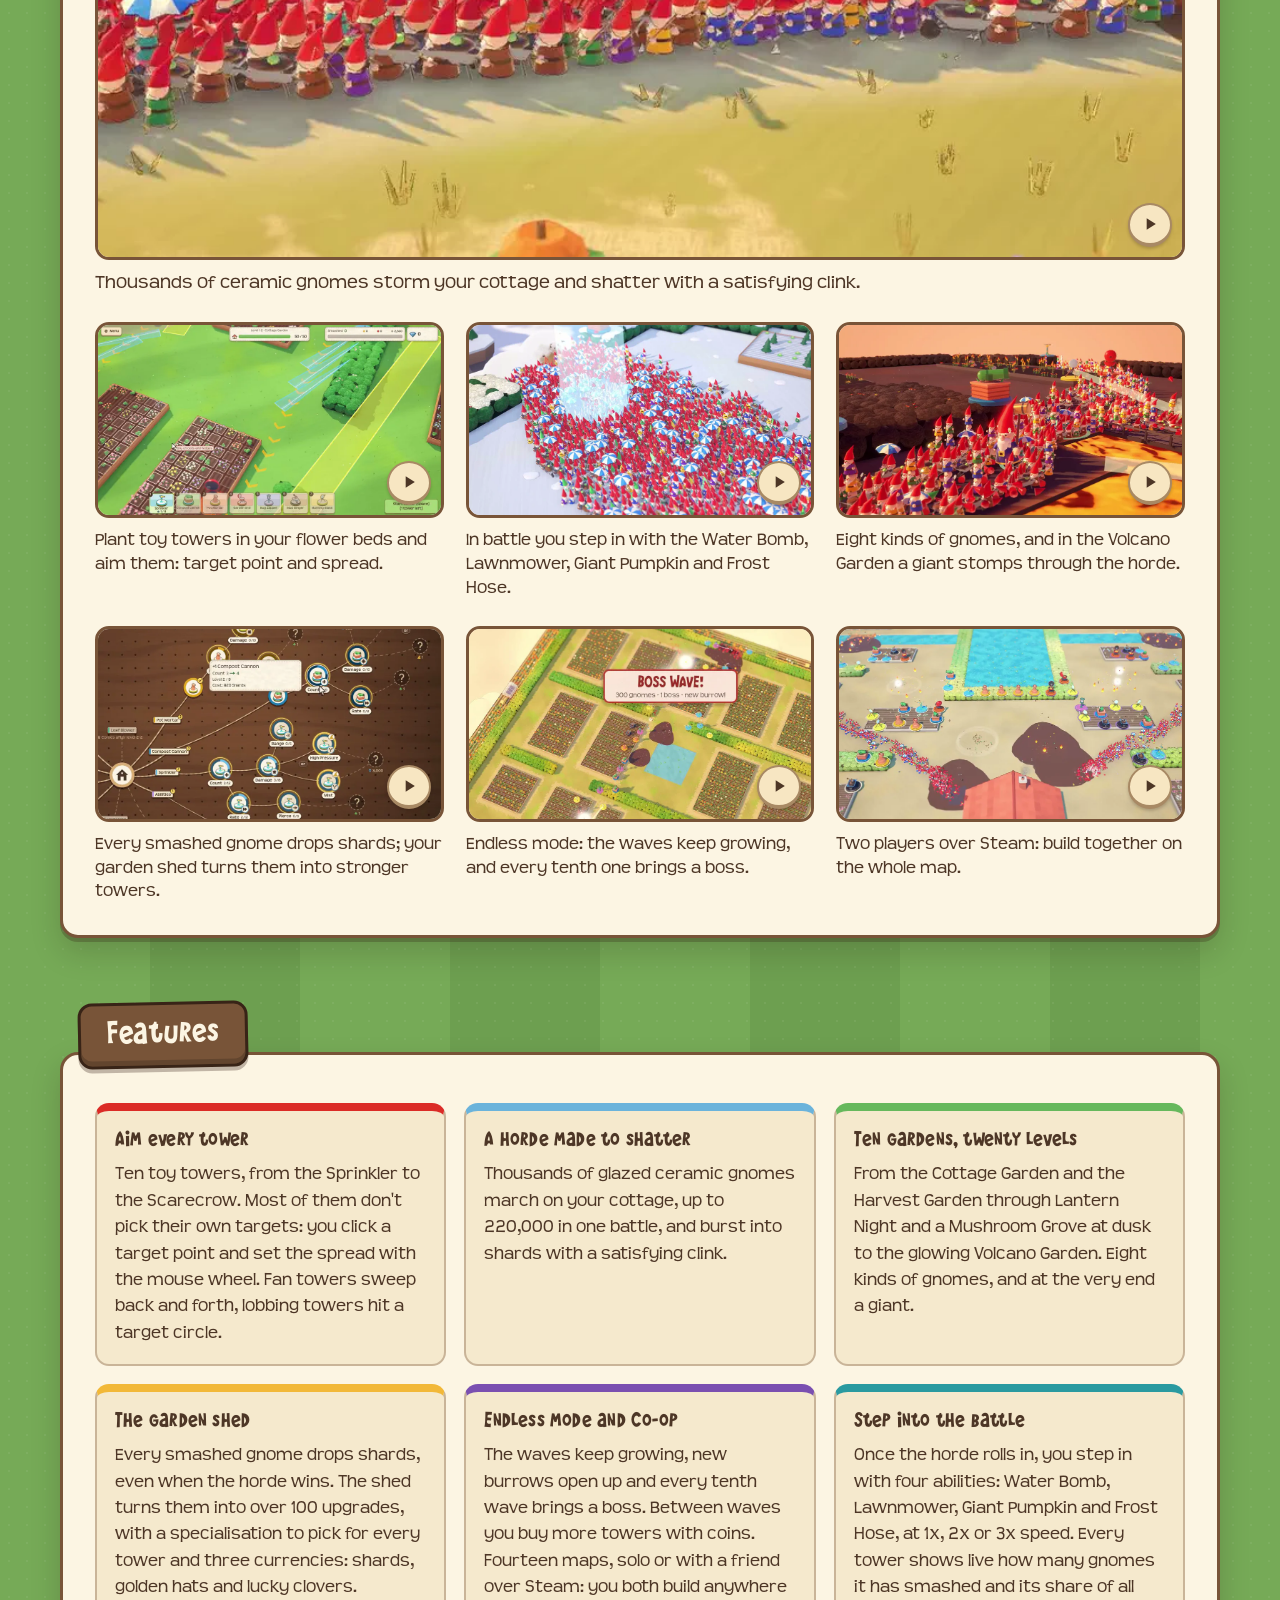
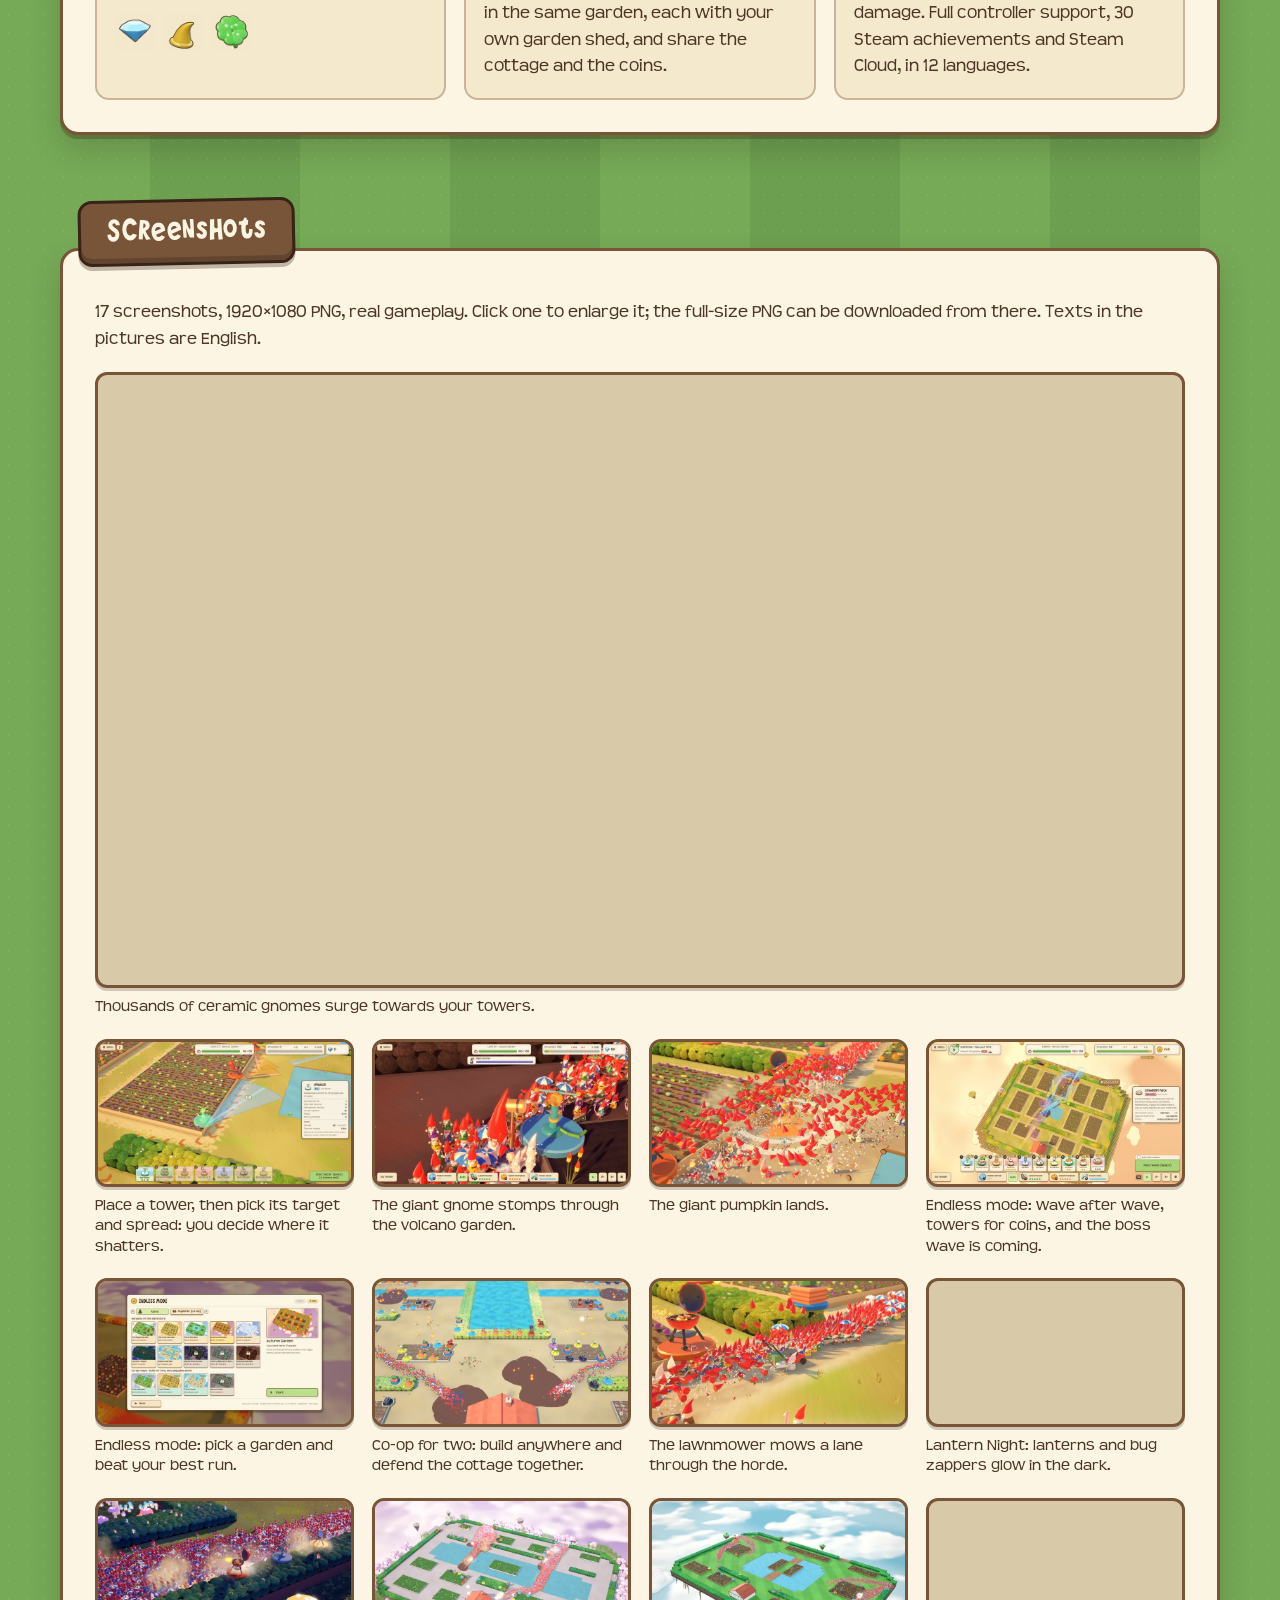
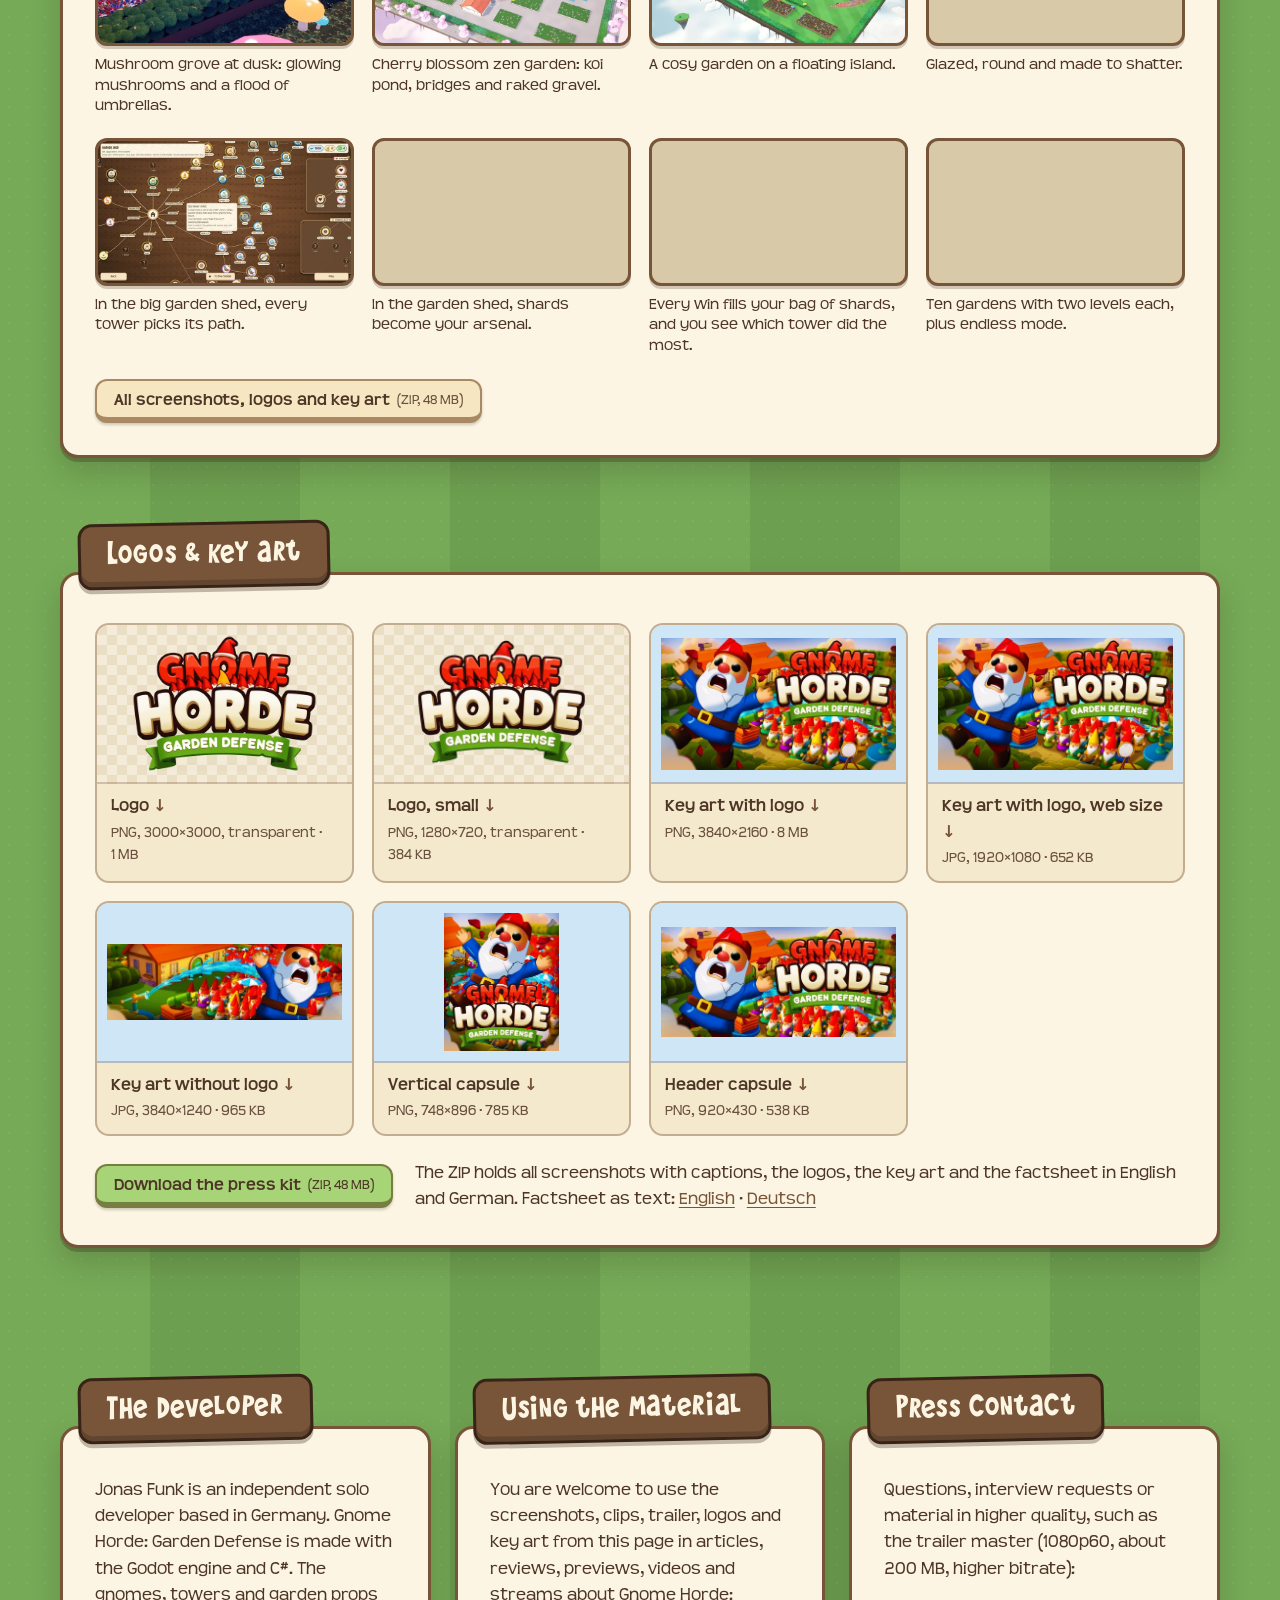
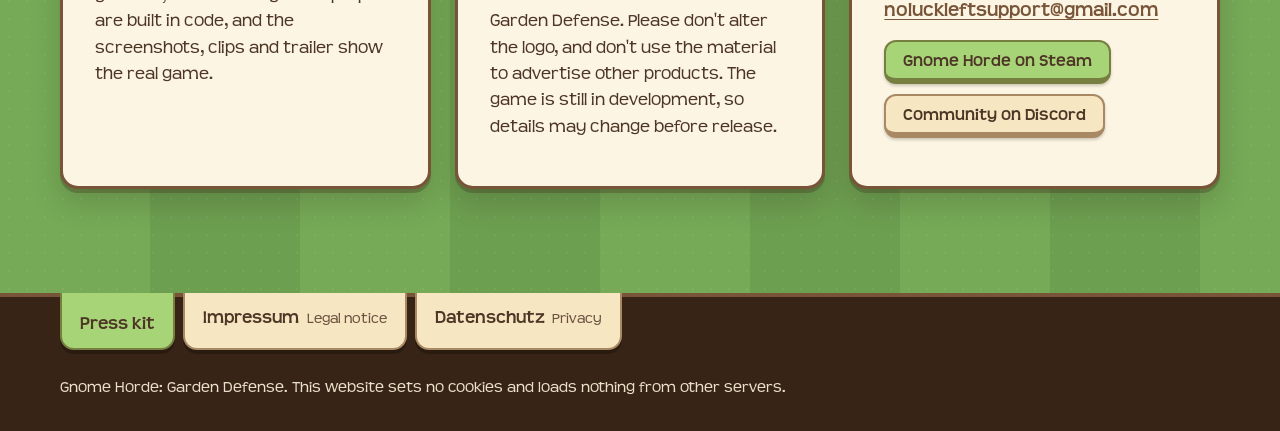
==== commit bd5107ca: "Press kit: co-op text, both players build anywhere" ====
--- a/index.html
+++ b/index.html
@@ -169,8 +169,8 @@
       </figure></li>
       <li class="clip"><figure>
         <div class="clip-frame"><video class="loop" muted loop playsinline preload="none" controls width="960" height="540" poster="media/clips/07_coop.webp"
-          aria-label="Co-op on the &quot;Two Coves&quot; map: both players drop a giant pumpkin into their own half at once." data-aria-label-de="Koop auf der Karte „Zwei Buchten“: Beide Spieler werfen gleichzeitig einen Riesenkürbis in ihre Hälfte."><source src="media/clips/07_coop.mp4" type="video/mp4"></video></div>
-        <figcaption><span data-l="en" lang="en">Two players over Steam: build together on the whole map, or hold a half each.</span><span data-l="de" lang="de">Zu zweit über Steam: gemeinsam auf der ganzen Karte oder jeder auf seiner Hälfte.</span></figcaption>
+          aria-label="Co-op on the &quot;Two Coves&quot; map: both players drop a giant pumpkin at once." data-aria-label-de="Koop auf der Karte „Zwei Buchten“: Beide Spieler werfen gleichzeitig einen Riesenkürbis."><source src="media/clips/07_coop.mp4" type="video/mp4"></video></div>
+        <figcaption><span data-l="en" lang="en">Two players over Steam: build together on the whole map.</span><span data-l="de" lang="de">Zu zweit über Steam: Ihr baut gemeinsam auf der ganzen Karte.</span></figcaption>
       </figure></li>
     </ul>
   </div>
@@ -203,8 +203,8 @@
       </li>
       <li class="feature f-purple">
         <h3><span data-l="en" lang="en">Endless mode and co-op</span><span data-l="de" lang="de">Endlos-Modus und Koop</span></h3>
-        <p data-l="en" lang="en">The waves keep growing, new burrows open up and every tenth wave brings a boss. Between waves you buy more towers with coins. Fourteen maps, solo or with a friend over Steam: build together on the whole map, or hold a half each.</p>
-        <p data-l="de" lang="de">Die Wellen werden immer größer, neue Löcher gehen auf, und jede zehnte Welle bringt einen Boss. Zwischen den Wellen kaufst du mit Talern neue Türme. Vierzehn Karten, allein oder zu zweit über Steam: gemeinsam auf der ganzen Karte oder jeder auf seiner Hälfte.</p>
+        <p data-l="en" lang="en">The waves keep growing, new burrows open up and every tenth wave brings a boss. Between waves you buy more towers with coins. Fourteen maps, solo or with a friend over Steam: you both build anywhere in the same garden, each with your own garden shed, and share the cottage and the coins.</p>
+        <p data-l="de" lang="de">Die Wellen werden immer größer, neue Löcher gehen auf, und jede zehnte Welle bringt einen Boss. Zwischen den Wellen kaufst du mit Talern neue Türme. Vierzehn Karten, allein oder zu zweit über Steam: Ihr baut beide überall im selben Garten, jeder mit seinem eigenen Gartenschuppen, und teilt euch Häuschen und Taler.</p>
       </li>
       <li class="feature f-teal">
         <h3><span data-l="en" lang="en">Step into the battle</span><span data-l="de" lang="de">Eingreifen in der Schlacht</span></h3>
@@ -227,7 +227,7 @@
 <li class="shot"><figure><a class="shot-link" href="media/screenshots/gnome_horde_03_pumpkin.png" data-view="media/screenshots/view/03_pumpkin.webp" data-size="3 MB"><img src="media/screenshots/thumb/03_pumpkin.webp" width="720" height="405" loading="lazy" decoding="async" alt="The giant pumpkin lands in the middle of the horde: shock-wave rings, flying hats and shards." data-alt-de="Der Riesenkürbis schlägt mitten in der Horde ein: Druckwellenringe, fliegende Mützen und Scherben."></a><figcaption><span data-l="en" lang="en">The giant pumpkin lands.</span><span data-l="de" lang="de">Der Riesenkürbis schlägt ein.</span></figcaption></figure></li>
 <li class="shot"><figure><a class="shot-link" href="media/screenshots/gnome_horde_11_endless.png" data-view="media/screenshots/view/11_endless.webp" data-size="2 MB"><img src="media/screenshots/thumb/11_endless.webp" width="720" height="405" loading="lazy" decoding="async" alt="Endless mode build phase: the wave board announces wave 10 with a boss and a new burrow. Coin purse and ten seed packets with prices." data-alt-de="Bauphase im Endlos-Modus: Die Wellentafel kündigt Welle 10 mit Boss und neuem Loch an. Talerbeutel und zehn Samentüten mit Preisen."></a><figcaption><span data-l="en" lang="en">Endless mode: wave after wave, towers for coins, and the boss wave is coming.</span><span data-l="de" lang="de">Endlos-Modus: Welle um Welle, Türme für Taler – und die Bosswelle kommt.</span></figcaption></figure></li>
 <li class="shot"><figure><a class="shot-link" href="media/screenshots/gnome_horde_17_endless_menu.png" data-view="media/screenshots/view/17_endless_menu.webp" data-size="1 MB"><img src="media/screenshots/thumb/17_endless_menu.webp" width="720" height="405" loading="lazy" decoding="async" alt="Endless mode menu: postcards of ten gardens and four co-op maps with best runs and locks, on the right the chosen Autumn Garden with a Start button." data-alt-de="Endlos-Menü: Postkarten der zehn Gärten und vier Koop-Karten mit Rekorden und Schlössern, rechts der gewählte Herbstgarten mit der Taste „Start“."></a><figcaption><span data-l="en" lang="en">Endless mode: pick a garden and beat your best run.</span><span data-l="de" lang="de">Endlos-Modus: Such dir einen Garten aus und schlag deinen Rekord.</span></figcaption></figure></li>
-<li class="shot"><figure><a class="shot-link" href="media/screenshots/gnome_horde_12_coop.png" data-view="media/screenshots/view/12_coop.webp" data-size="2 MB"><img src="media/screenshots/thumb/12_coop.webp" width="720" height="405" loading="lazy" decoding="async" alt="Split co-op on the beach map Two Coves: each player&#x27;s towers hold one half while two streams of the horde come down to the cottage." data-alt-de="Geteilter Koop auf der Strandkarte „Zwei Buchten“: Die Türme jedes Spielers halten eine Hälfte, zwei Ströme der Horde laufen auf das Häuschen zu."></a><figcaption><span data-l="en" lang="en">Co-op for two: each of you defends a half.</span><span data-l="de" lang="de">Koop zu zweit: Jeder verteidigt seine Hälfte.</span></figcaption></figure></li>
+<li class="shot"><figure><a class="shot-link" href="media/screenshots/gnome_horde_12_coop.png" data-view="media/screenshots/view/12_coop.webp" data-size="2 MB"><img src="media/screenshots/thumb/12_coop.webp" width="720" height="405" loading="lazy" decoding="async" alt="Co-op on the beach map Two Coves: both players&#x27; towers, with white and lilac rings, fire on two streams of the horde coming down to the cottage." data-alt-de="Koop auf der Strandkarte „Zwei Buchten“: Die Türme beider Spieler, mit weißen und lila Ringen, feuern auf zwei Ströme der Horde, die auf das Häuschen zulaufen."></a><figcaption><span data-l="en" lang="en">Co-op for two: build anywhere and defend the cottage together.</span><span data-l="de" lang="de">Koop zu zweit: Baut überall und verteidigt das Häuschen gemeinsam.</span></figcaption></figure></li>
 <li class="shot"><figure><a class="shot-link" href="media/screenshots/gnome_horde_04_mower.png" data-view="media/screenshots/view/04_mower.webp" data-size="2 MB"><img src="media/screenshots/thumb/04_mower.webp" width="720" height="405" loading="lazy" decoding="async" alt="The lawnmower mows a lane through a horde of gnomes with umbrellas in the Harvest Garden." data-alt-de="Der Rasenmäher mäht eine Schneise durch eine Horde mit Schirmzwergen im Erntegarten."></a><figcaption><span data-l="en" lang="en">The lawnmower mows a lane through the horde.</span><span data-l="de" lang="de">Der Rasenmäher mäht eine Schneise durch die Horde.</span></figcaption></figure></li>
 <li class="shot"><figure><a class="shot-link" href="media/screenshots/gnome_horde_07_lantern.png" data-view="media/screenshots/view/07_lantern.webp" data-size="2 MB"><img src="media/screenshots/thumb/07_lantern.webp" width="720" height="405" loading="lazy" decoding="async" alt="Lantern Night: a bug zapper glows between lantern posts as the horde passes, with fireflies." data-alt-de="Lichterfest: Eine Insektenlampe leuchtet zwischen Laternenpfählen, die Horde zieht vorbei, Glühwürmchen."></a><figcaption><span data-l="en" lang="en">Lantern Night: lanterns and bug zappers glow in the dark.</span><span data-l="de" lang="de">Lichterfest: Nachts leuchten Laternen und Insektenlampen.</span></figcaption></figure></li>
 <li class="shot"><figure><a class="shot-link" href="media/screenshots/gnome_horde_14_grove.png" data-view="media/screenshots/view/14_grove.webp" data-size="3 MB"><img src="media/screenshots/thumb/14_grove.webp" width="720" height="405" loading="lazy" decoding="async" alt="Mushroom Grove at dusk: a horde with many umbrellas streams past a grill, a sprinkler and a burning glass, glowing giant mushrooms in front." data-alt-de="Pilzwald in der Dämmerung: Eine Horde mit vielen Schirmen strömt an Grill, Rasensprenger und Brennglas vorbei, vorn leuchtende Riesenpilze."></a><figcaption><span data-l="en" lang="en">Mushroom grove at dusk: glowing mushrooms and a flood of umbrellas.</span><span data-l="de" lang="de">Pilzwald in der Dämmerung: leuchtende Pilze und eine Flut aus Schirmen.</span></figcaption></figure></li>
